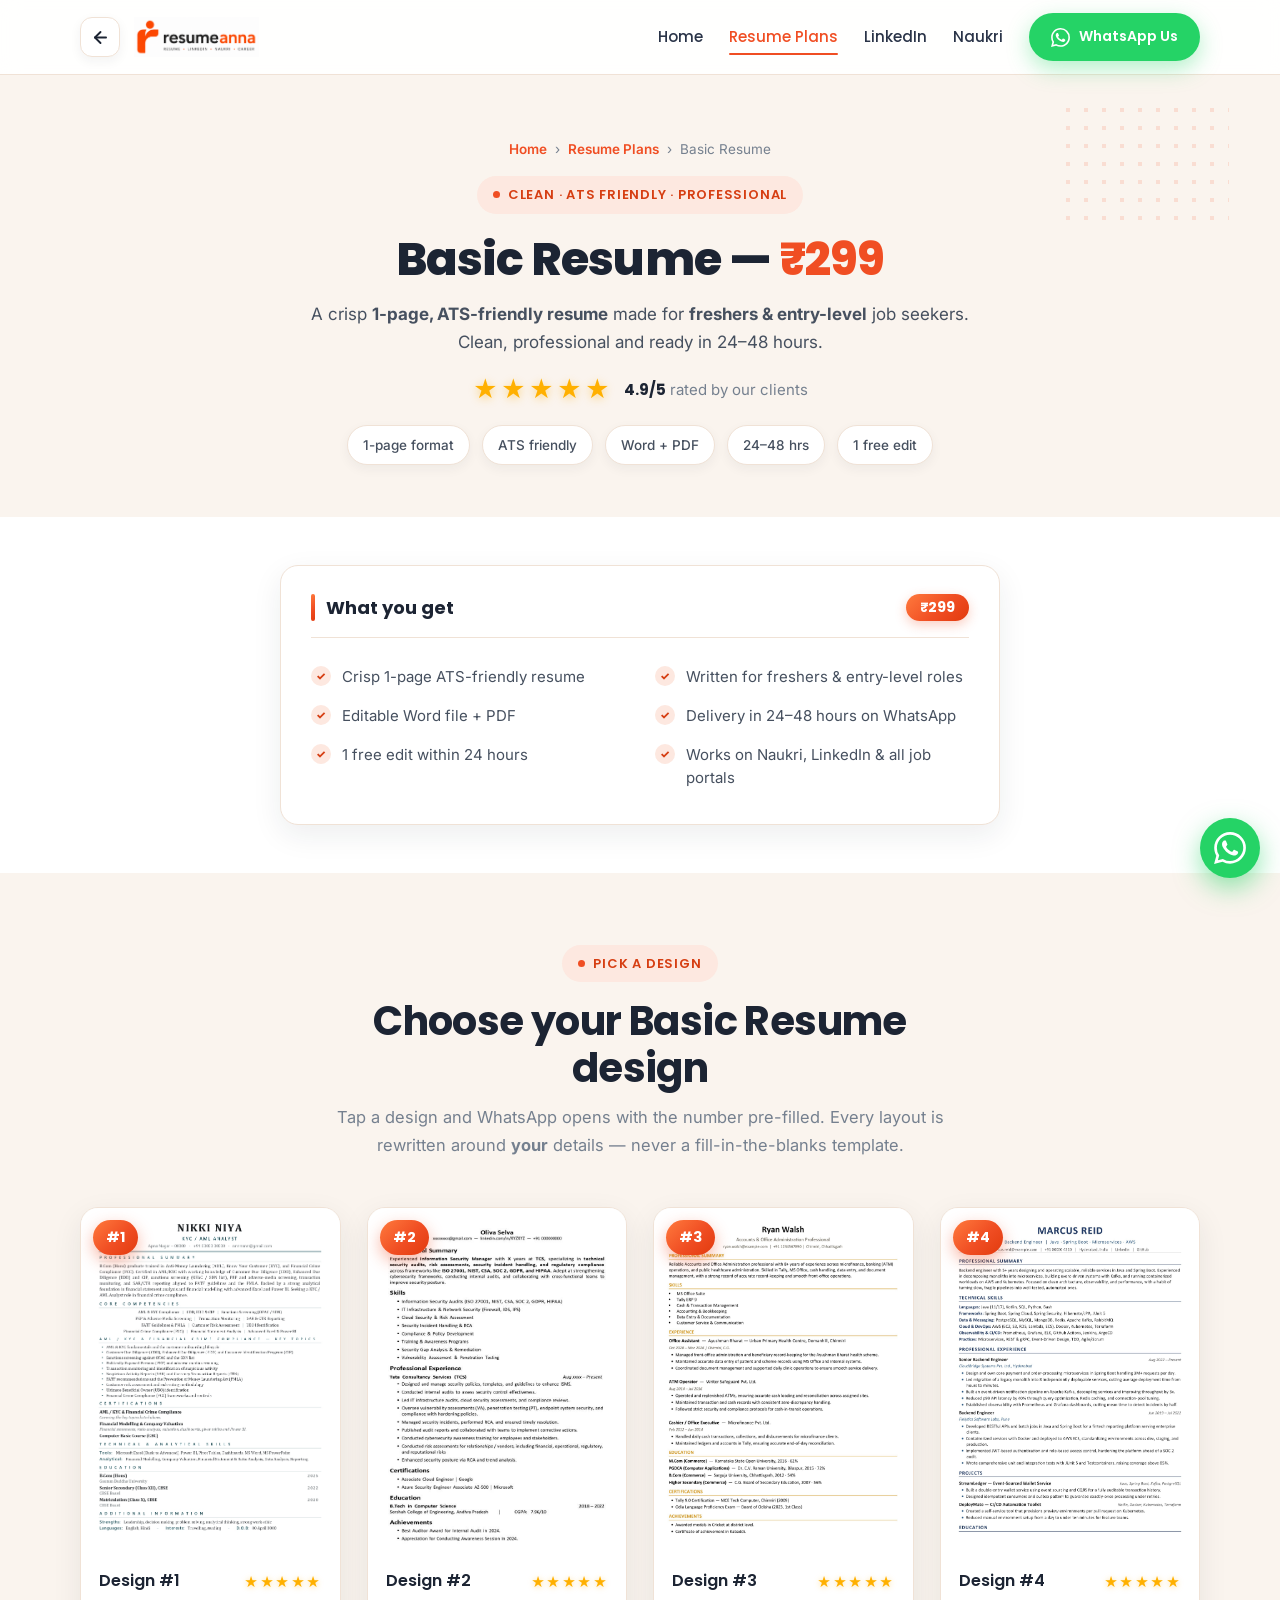
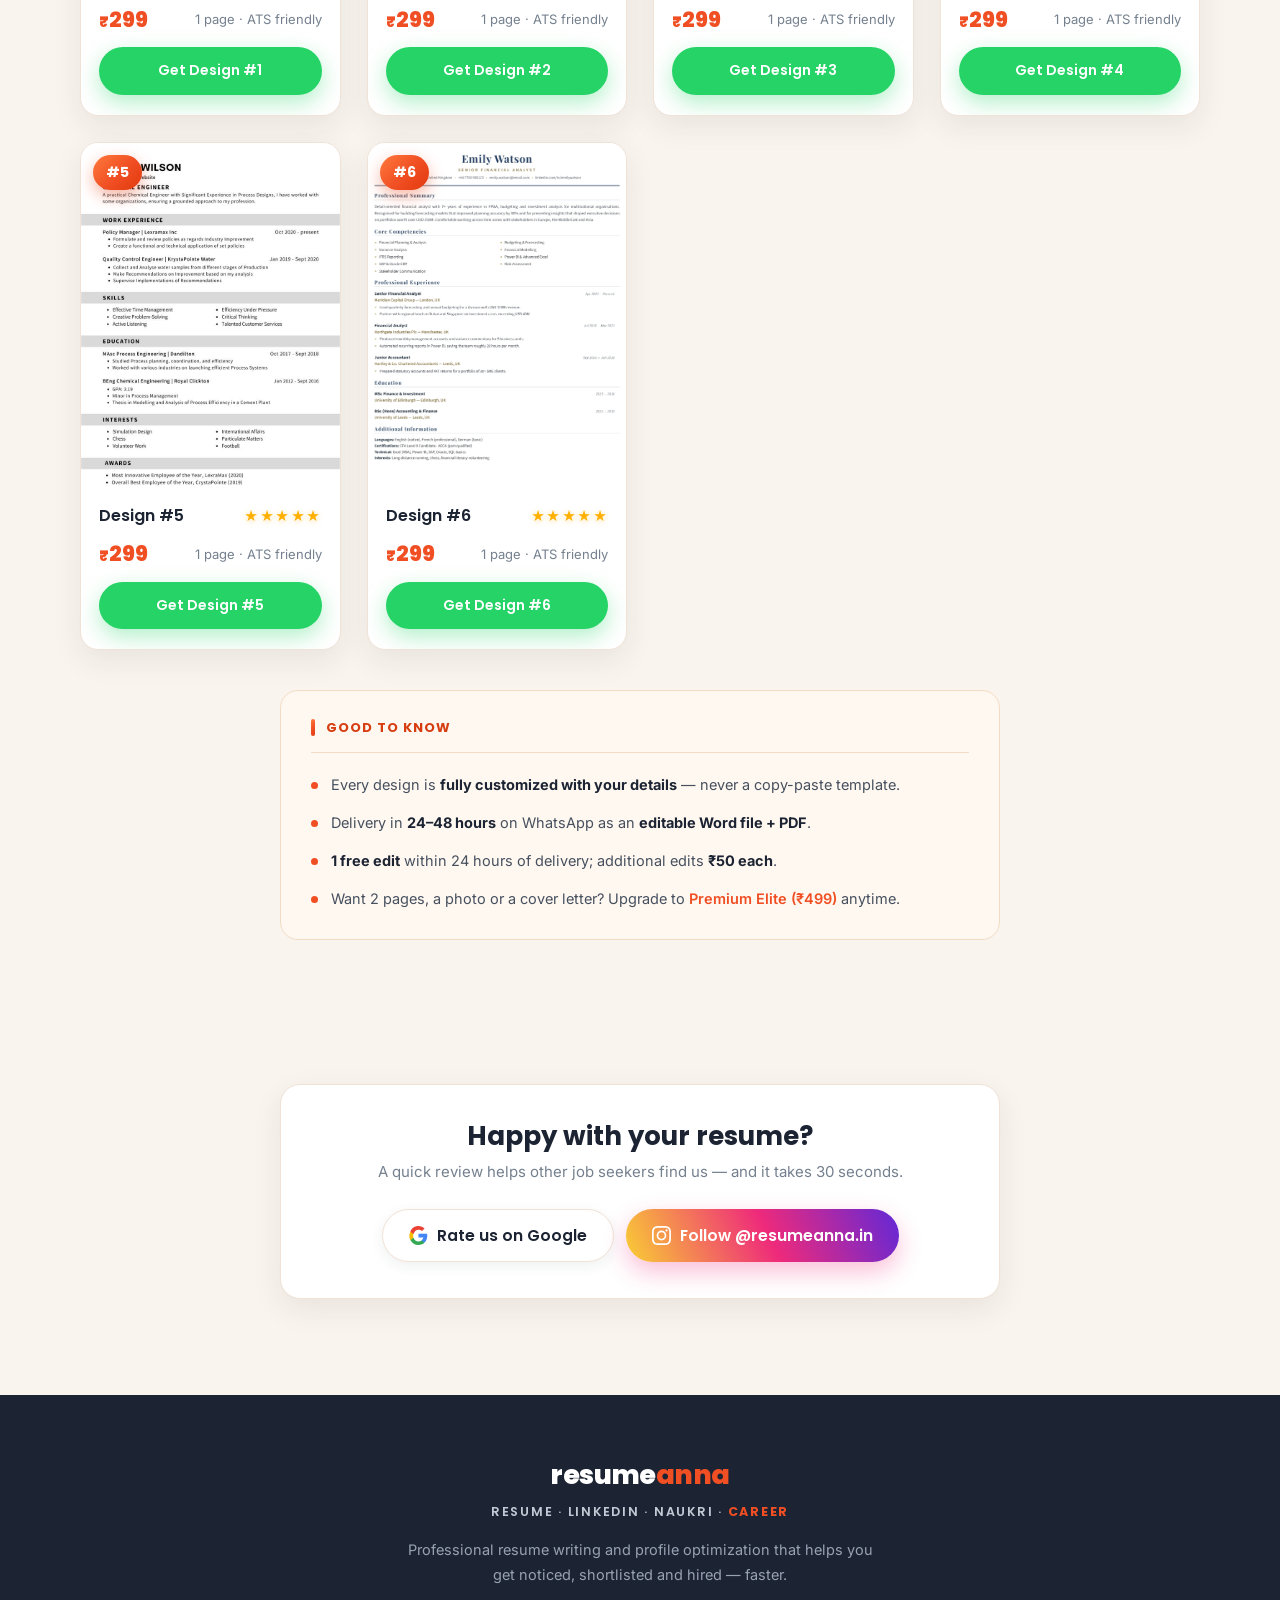
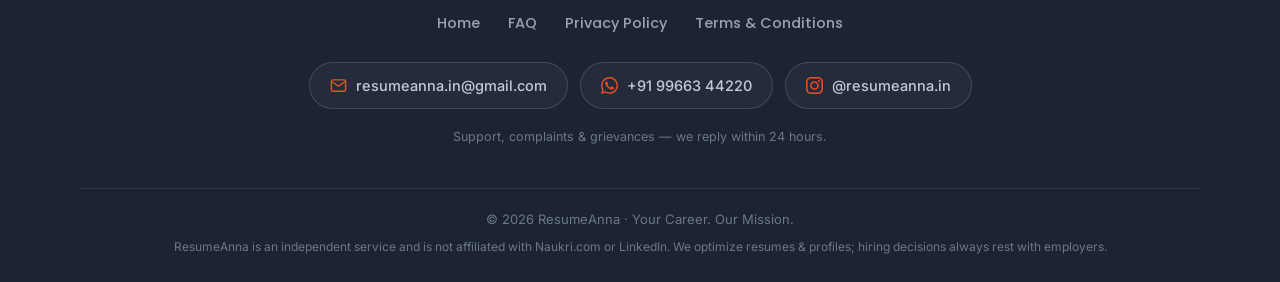
==== basic-resume.html @ 8dd3745b "Add files via upload" ====
<!DOCTYPE html>
<html lang="en">
<head>
  <meta charset="UTF-8">
  <meta name="viewport" content="width=device-width, initial-scale=1.0">
  <title>Basic Resume ₹299 — 1-Page ATS Friendly | ResumeAnna</title>
  <meta name="description" content="Basic Resume at ₹299 — a crisp 1-page ATS-friendly resume for freshers and entry-level job seekers. Editable Word + PDF in 24–48 hours. Order on WhatsApp.">
  <meta name="theme-color" content="#F04E23">
  <link rel="icon" type="image/png" href="assets/favicon.png">
  <link rel="preconnect" href="https://fonts.googleapis.com">
  <link rel="preconnect" href="https://fonts.gstatic.com" crossorigin>
  <link href="https://fonts.googleapis.com/css2?family=Poppins:wght@500;600;700;800&family=Inter:wght@400;500;600;700&display=swap" rel="stylesheet">
  <link rel="stylesheet" href="css/style.css">
  <script src="js/main.js" defer></script>
</head>
<body>

  <!-- ======= Header ======= -->
  <header class="site-head">
    <div class="container head-in">
      <a class="back-btn" href="resume.html" data-back aria-label="Go back"><svg viewBox="0 0 24 24" fill="none" stroke="currentColor" stroke-width="2.4" stroke-linecap="round" stroke-linejoin="round" aria-hidden="true"><line x1="19" y1="12" x2="5" y2="12"/><polyline points="12 19 5 12 12 5"/></svg></a>
      <a class="brand" href="index.html">
        <img src="assets/logo.png" alt="ResumeAnna — Resume, LinkedIn, Naukri, Career">
      </a>
      <button class="nav-toggle" aria-label="Open menu"><span class="bars"><span></span><span></span><span></span></span> Menu</button>
      <nav class="site-nav">
        <a href="index.html">Home</a>
        <a href="resume.html" class="active">Resume Plans</a>
        <a href="linkedin.html">LinkedIn</a>
        <a href="naukri.html">Naukri</a>
        <a class="btn btn-wa btn-sm" href="https://wa.me/919966344220?text=Hi%20ResumeAnna!%20I%20want%20the%20Basic%20Resume%20(%E2%82%B9299)." target="_blank" rel="noopener">
          <svg viewBox="0 0 24 24" fill="currentColor" aria-hidden="true"><path d="M17.472 14.382c-.297-.149-1.758-.867-2.03-.967-.273-.099-.471-.148-.67.15-.197.297-.767.966-.94 1.164-.173.199-.347.223-.644.075-.297-.15-1.255-.463-2.39-1.475-.883-.788-1.48-1.761-1.653-2.059-.173-.297-.018-.458.13-.606.134-.133.298-.347.446-.52.149-.174.198-.298.298-.497.099-.198.05-.371-.025-.52-.075-.149-.669-1.612-.916-2.207-.242-.579-.487-.5-.669-.51-.173-.008-.371-.01-.57-.01-.198 0-.52.074-.792.372-.272.297-1.04 1.016-1.04 2.479 0 1.462 1.065 2.875 1.213 3.074.149.198 2.096 3.2 5.077 4.487.709.306 1.262.489 1.694.625.712.227 1.36.195 1.871.118.571-.085 1.758-.719 2.006-1.413.248-.694.248-1.289.173-1.413-.074-.124-.272-.198-.57-.347m-5.421 7.403h-.004a9.87 9.87 0 01-5.031-1.378l-.361-.214-3.741.982.998-3.648-.235-.374a9.86 9.86 0 01-1.51-5.26c.001-5.45 4.436-9.884 9.888-9.884 2.64 0 5.122 1.03 6.988 2.898a9.825 9.825 0 012.893 6.994c-.003 5.45-4.437 9.884-9.885 9.884m8.413-18.297A11.815 11.815 0 0012.05 0C5.495 0 .16 5.335.157 11.892c0 2.096.547 4.142 1.588 5.945L.057 24l6.305-1.654a11.882 11.882 0 005.683 1.448h.005c6.554 0 11.89-5.335 11.893-11.893a11.821 11.821 0 00-3.48-8.413z"/></svg>
          WhatsApp Us
        </a>
      </nav>
    </div>
  </header>

  <!-- ======= Page hero ======= -->
  <section class="page-hero">
    <div class="container">
      <span class="crumb"><a href="index.html">Home</a> &nbsp;›&nbsp; <a href="resume.html">Resume Plans</a> &nbsp;›&nbsp; Basic Resume</span><br>
      <span class="eyebrow">Clean · ATS Friendly · Professional</span>
      <h1>Basic Resume — <span class="accent" style="color:var(--orange)">₹299</span></h1>
      <p class="lead">A crisp <strong>1-page, ATS-friendly resume</strong> made for <strong>freshers &amp; entry-level</strong> job seekers. Clean, professional and ready in 24–48 hours.</p>
      <div class="rating">
        <div class="stars" aria-hidden="true">
          <span style="--d:.15s">★</span><span style="--d:.3s">★</span><span style="--d:.45s">★</span><span style="--d:.6s">★</span><span style="--d:.75s">★</span>
        </div>
        <p><strong>4.9/5</strong> rated by our clients</p>
      </div>
      <div class="policy reveal" style="margin-top:22px">
        <span class="chip">1-page format</span>
        <span class="chip">ATS friendly</span>
        <span class="chip">Word + PDF</span>
        <span class="chip">24–48 hrs</span>
        <span class="chip">1 free edit</span>
      </div>
    </div>
  </section>

  <!-- ======= What you get ======= -->
  <section class="bg-white" style="padding:48px 0">
    <div class="container">
      <div class="includes reveal">
        <h3><span>What you get</span><span class="amt">₹299</span></h3>
        <ul>
          <li>Crisp 1-page ATS-friendly resume</li>
          <li>Written for freshers &amp; entry-level roles</li>
          <li>Editable Word file + PDF</li>
          <li>Delivery in 24–48 hours on WhatsApp</li>
          <li>1 free edit within 24 hours</li>
          <li>Works on Naukri, LinkedIn &amp; all job portals</li>
        </ul>
      </div>
    </div>
  </section>

  <!-- ======= Designs ======= -->
  <section>
    <div class="container">
      <div class="sec-head reveal">
        <span class="eyebrow">Pick a Design</span>
        <h2>Choose your Basic Resume design</h2>
        <p>Tap a design and WhatsApp opens with the number pre-filled. Every layout is rewritten around <strong>your</strong> details — never a fill-in-the-blanks template.</p>
      </div>

      <div class="sample-grid">
        <!-- #1 -->
        <div class="sample-card reveal">
          <div class="thumb">
            <span class="num-badge">#1</span>
            <div class="thumb-ph">
              <div class="ph-head"><span class="ph-dot"></span><span class="ph-name"></span></div>
              <div class="ln or"></div>
              <div class="ln" style="width:92%"></div>
              <div class="ln" style="width:80%"></div>
              <div class="ln" style="width:86%"></div>
              <div class="ln or"></div>
              <div class="ln" style="width:76%"></div>
              <div class="ln" style="width:88%"></div>
              <span class="ph-soon">Design preview coming soon</span>
            </div>
            <img src="assets/samples/basic-1.jpg" alt="Basic resume design #1" loading="lazy" onerror="this.style.display='none'">
          </div>
          <div class="sample-body">
            <div class="sample-row"><h3>Design #1</h3><span class="mini-stars">★★★★★</span></div>
            <div class="sample-row"><span class="sample-price"><span class="rupee">₹</span>299</span><span class="sample-meta">1 page · ATS friendly</span></div>
            <a class="btn btn-wa btn-sm btn-block" href="https://wa.me/919966344220?text=Hi%20ResumeAnna!%20I%20want%20the%20Basic%20Resume%20(%E2%82%B9299)%20-%20Design%20%231" target="_blank" rel="noopener">Get Design #1</a>
          </div>
        </div>

        <!-- #2 -->
        <div class="sample-card reveal d1">
          <div class="thumb">
            <span class="num-badge">#2</span>
            <div class="thumb-ph">
              <div class="ph-head"><span class="ph-dot"></span><span class="ph-name"></span></div>
              <div class="ln or"></div>
              <div class="ln" style="width:88%"></div>
              <div class="ln" style="width:94%"></div>
              <div class="ln" style="width:78%"></div>
              <div class="ln or"></div>
              <div class="ln" style="width:84%"></div>
              <div class="ln" style="width:70%"></div>
              <span class="ph-soon">Design preview coming soon</span>
            </div>
            <img src="assets/samples/basic-2.jpg" alt="Basic resume design #2" loading="lazy" onerror="this.style.display='none'">
          </div>
          <div class="sample-body">
            <div class="sample-row"><h3>Design #2</h3><span class="mini-stars">★★★★★</span></div>
            <div class="sample-row"><span class="sample-price"><span class="rupee">₹</span>299</span><span class="sample-meta">1 page · ATS friendly</span></div>
            <a class="btn btn-wa btn-sm btn-block" href="https://wa.me/919966344220?text=Hi%20ResumeAnna!%20I%20want%20the%20Basic%20Resume%20(%E2%82%B9299)%20-%20Design%20%232" target="_blank" rel="noopener">Get Design #2</a>
          </div>
        </div>

        <!-- #3 -->
        <div class="sample-card reveal d2">
          <div class="thumb">
            <span class="num-badge">#3</span>
            <div class="thumb-ph">
              <div class="ph-head"><span class="ph-dot"></span><span class="ph-name"></span></div>
              <div class="ln or"></div>
              <div class="ln" style="width:90%"></div>
              <div class="ln" style="width:82%"></div>
              <div class="ln" style="width:88%"></div>
              <div class="ln or"></div>
              <div class="ln" style="width:72%"></div>
              <div class="ln" style="width:86%"></div>
              <span class="ph-soon">Design preview coming soon</span>
            </div>
            <img src="assets/samples/basic-3.jpg" alt="Basic resume design #3" loading="lazy" onerror="this.style.display='none'">
          </div>
          <div class="sample-body">
            <div class="sample-row"><h3>Design #3</h3><span class="mini-stars">★★★★★</span></div>
            <div class="sample-row"><span class="sample-price"><span class="rupee">₹</span>299</span><span class="sample-meta">1 page · ATS friendly</span></div>
            <a class="btn btn-wa btn-sm btn-block" href="https://wa.me/919966344220?text=Hi%20ResumeAnna!%20I%20want%20the%20Basic%20Resume%20(%E2%82%B9299)%20-%20Design%20%233" target="_blank" rel="noopener">Get Design #3</a>
          </div>
        </div>

        <!-- #4 -->
        <div class="sample-card reveal d3">
          <div class="thumb">
            <span class="num-badge">#4</span>
            <div class="thumb-ph">
              <div class="ph-head"><span class="ph-dot"></span><span class="ph-name"></span></div>
              <div class="ln or"></div>
              <div class="ln" style="width:86%"></div>
              <div class="ln" style="width:92%"></div>
              <div class="ln" style="width:74%"></div>
              <div class="ln or"></div>
              <div class="ln" style="width:88%"></div>
              <div class="ln" style="width:78%"></div>
              <span class="ph-soon">Design preview coming soon</span>
            </div>
            <img src="assets/samples/basic-4.jpg" alt="Basic resume design #4" loading="lazy" onerror="this.style.display='none'">
          </div>
          <div class="sample-body">
            <div class="sample-row"><h3>Design #4</h3><span class="mini-stars">★★★★★</span></div>
            <div class="sample-row"><span class="sample-price"><span class="rupee">₹</span>299</span><span class="sample-meta">1 page · ATS friendly</span></div>
            <a class="btn btn-wa btn-sm btn-block" href="https://wa.me/919966344220?text=Hi%20ResumeAnna!%20I%20want%20the%20Basic%20Resume%20(%E2%82%B9299)%20-%20Design%20%234" target="_blank" rel="noopener">Get Design #4</a>
          </div>
        </div>

        <!-- #5 -->
        <div class="sample-card reveal d4">
          <div class="thumb">
            <span class="num-badge">#5</span>
            <div class="thumb-ph">
              <div class="ph-head"><span class="ph-dot"></span><span class="ph-name"></span></div>
              <div class="ln or"></div>
              <div class="ln" style="width:94%"></div>
              <div class="ln" style="width:80%"></div>
              <div class="ln" style="width:90%"></div>
              <div class="ln or"></div>
              <div class="ln" style="width:76%"></div>
              <div class="ln" style="width:84%"></div>
              <span class="ph-soon">Design preview coming soon</span>
            </div>
            <img src="assets/samples/basic-5.jpg" alt="Basic resume design #5" loading="lazy" onerror="this.style.display='none'">
          </div>
          <div class="sample-body">
            <div class="sample-row"><h3>Design #5</h3><span class="mini-stars">★★★★★</span></div>
            <div class="sample-row"><span class="sample-price"><span class="rupee">₹</span>299</span><span class="sample-meta">1 page · ATS friendly</span></div>
            <a class="btn btn-wa btn-sm btn-block" href="https://wa.me/919966344220?text=Hi%20ResumeAnna!%20I%20want%20the%20Basic%20Resume%20(%E2%82%B9299)%20-%20Design%20%235" target="_blank" rel="noopener">Get Design #5</a>
          </div>
        </div>

        <!-- #6 -->
        <div class="sample-card reveal">
          <div class="thumb">
            <span class="num-badge">#6</span>
            <div class="thumb-ph">
              <div class="ph-head"><span class="ph-dot"></span><span class="ph-name"></span></div>
              <div class="ln or"></div>
              <div class="ln" style="width:92%"></div>
              <div class="ln" style="width:80%"></div>
              <div class="ln" style="width:86%"></div>
              <div class="ln or"></div>
              <div class="ln" style="width:76%"></div>
              <div class="ln" style="width:88%"></div>
              <span class="ph-soon">Design preview coming soon</span>
            </div>
            <img src="assets/samples/basic-6.jpg" alt="Basic resume design #6" loading="lazy" onerror="this.style.display='none'">
          </div>
          <div class="sample-body">
            <div class="sample-row"><h3>Design #6</h3><span class="mini-stars">★★★★★</span></div>
            <div class="sample-row"><span class="sample-price"><span class="rupee">₹</span>299</span><span class="sample-meta">1 page · ATS friendly</span></div>
            <a class="btn btn-wa btn-sm btn-block" href="https://wa.me/919966344220?text=Hi%20ResumeAnna!%20I%20want%20the%20Basic%20Resume%20(%E2%82%B9299)%20-%20Design%20%236" target="_blank" rel="noopener">Get Design #6</a>
          </div>
        </div>
      </div>

      <!-- Note -->
      <div class="note-box mt-40 reveal">
        <h4>Good to know</h4>
        <ul>
          <li>Every design is <strong>fully customized with your details</strong> — never a copy-paste template.</li>
          <li>Delivery in <strong>24–48 hours</strong> on WhatsApp as an <strong>editable Word file + PDF</strong>.</li>
          <li><strong>1 free edit</strong> within 24 hours of delivery; additional edits <strong>₹50 each</strong>.</li>
          <li>Want 2 pages, a photo or a cover letter? Upgrade to <a href="premium-resume.html" style="color:var(--orange);font-weight:600">Premium Elite (₹499)</a> anytime.</li>
        </ul>
      </div>
    </div>
  </section>

  <!-- ======= Reviews &amp; social ======= -->
  <section style="padding-bottom:56px">
    <div class="container">
      <div class="review-band reveal">
        <h3>Happy with your resume?</h3>
        <p>A quick review helps other job seekers find us — and it takes 30 seconds.</p>
        <div class="review-actions">
          <!-- TODO: paste your Google review link in the href below -->
          <a class="btn btn-google" href="#" target="_blank" rel="noopener"><svg viewBox="0 0 24 24" aria-hidden="true"><path fill="#4285F4" d="M23.06 12.25c0-.85-.08-1.67-.22-2.45H12v4.63h6.2a5.3 5.3 0 01-2.3 3.48v2.89h3.72c2.18-2 3.44-4.96 3.44-8.55z"/><path fill="#34A853" d="M12 24c3.1 0 5.7-1.03 7.6-2.78l-3.72-2.89c-1.03.69-2.35 1.1-3.88 1.1-2.99 0-5.52-2.02-6.43-4.73H1.73v2.98A11.99 11.99 0 0012 24z"/><path fill="#FBBC05" d="M5.57 14.7a7.2 7.2 0 010-4.6V7.12H1.73a12 12 0 000 10.76l3.84-2.98z"/><path fill="#EA4335" d="M12 4.75c1.69 0 3.2.58 4.4 1.72l3.3-3.3C17.7 1.2 15.1 0 12 0 7.3 0 3.25 2.7 1.73 7.12L5.57 10.1C6.48 7.39 9.01 4.75 12 4.75z"/></svg> Rate us on Google</a>
          <a class="btn btn-ig" href="https://www.instagram.com/resumeanna.in/" target="_blank" rel="noopener"><svg viewBox="0 0 24 24" fill="currentColor" aria-hidden="true"><path d="M12 2.16c3.2 0 3.58.01 4.85.07 1.17.05 1.8.25 2.23.41.56.22.96.48 1.38.9.42.42.68.82.9 1.38.16.42.36 1.06.41 2.23.06 1.27.07 1.65.07 4.85s-.01 3.58-.07 4.85c-.05 1.17-.25 1.8-.41 2.23-.22.56-.48.96-.9 1.38-.42.42-.82.68-1.38.9-.42.16-1.06.36-2.23.41-1.27.06-1.65.07-4.85.07s-3.58-.01-4.85-.07c-1.17-.05-1.8-.25-2.23-.41-.56-.22-.96-.48-1.38-.9-.42-.42-.68-.82-.9-1.38-.16-.42-.36-1.06-.41-2.23-.06-1.27-.07-1.65-.07-4.85s.01-3.58.07-4.85c.05-1.17.25-1.8.41-2.23.22-.56.48-.96.9-1.38.42-.42.82-.68 1.38-.9.42-.16 1.06-.36 2.23-.41 1.27-.06 1.65-.07 4.85-.07M12 0C8.74 0 8.33.01 7.05.07 5.78.13 4.9.33 4.14.63c-.79.3-1.46.72-2.13 1.38A5.9 5.9 0 00.63 4.14c-.3.76-.5 1.64-.56 2.91C.01 8.33 0 8.74 0 12s.01 3.67.07 4.95c.06 1.27.26 2.15.56 2.91.3.79.72 1.46 1.38 2.13a5.9 5.9 0 002.13 1.38c.76.3 1.64.5 2.91.56C8.33 23.99 8.74 24 12 24s3.67-.01 4.95-.07c1.27-.06 2.15-.26 2.91-.56a5.9 5.9 0 002.13-1.38 5.9 5.9 0 001.38-2.13c.3-.76.5-1.64.56-2.91.06-1.28.07-1.69.07-4.95s-.01-3.67-.07-4.95c-.06-1.27-.26-2.15-.56-2.91a5.9 5.9 0 00-1.38-2.13A5.9 5.9 0 0019.86.63c-.76-.3-1.64-.5-2.91-.56C15.67.01 15.26 0 12 0zm0 5.84a6.16 6.16 0 100 12.32 6.16 6.16 0 000-12.32zm0 10.16a4 4 0 110-8 4 4 0 010 8zm7.85-10.4a1.44 1.44 0 11-2.88 0 1.44 1.44 0 012.88 0z"/></svg> Follow @resumeanna.in</a>
        </div>
      </div>
    </div>
  </section>

  <!-- ======= Footer ======= -->
  <footer class="site-foot">
    <div class="container">
      <div class="foot-main">
        <span class="foot-brand">resume<span>anna</span></span>
        <div class="foot-tag">Resume · LinkedIn · Naukri · <b>Career</b></div>
        <p class="foot-about">Professional resume writing and profile optimization that helps you get noticed, shortlisted and hired — faster.</p>

        <nav class="foot-links" aria-label="Footer">
          <a href="index.html">Home</a>
          <a href="faq.html">FAQ</a>
          <a href="privacy.html">Privacy Policy</a>
          <a href="terms.html">Terms &amp; Conditions</a>
        </nav>

        <div class="foot-reach">
          <a class="foot-chip" href="mailto:resumeanna.in@gmail.com"><svg viewBox="0 0 24 24" fill="none" stroke="currentColor" stroke-width="2" stroke-linecap="round" stroke-linejoin="round" aria-hidden="true"><path d="M4 4h16c1.1 0 2 .9 2 2v12c0 1.1-.9 2-2 2H4c-1.1 0-2-.9-2-2V6c0-1.1.9-2 2-2z"/><polyline points="22,6 12,13 2,6"/></svg> resumeanna.in@gmail.com</a>
          <a class="foot-chip" href="https://wa.me/919966344220" target="_blank" rel="noopener"><svg viewBox="0 0 24 24" fill="currentColor" aria-hidden="true"><path d="M17.472 14.382c-.297-.149-1.758-.867-2.03-.967-.273-.099-.471-.148-.67.15-.197.297-.767.966-.94 1.164-.173.199-.347.223-.644.075-.297-.15-1.255-.463-2.39-1.475-.883-.788-1.48-1.761-1.653-2.059-.173-.297-.018-.458.13-.606.134-.133.298-.347.446-.52.149-.174.198-.298.298-.497.099-.198.05-.371-.025-.52-.075-.149-.669-1.612-.916-2.207-.242-.579-.487-.5-.669-.51-.173-.008-.371-.01-.57-.01-.198 0-.52.074-.792.372-.272.297-1.04 1.016-1.04 2.479 0 1.462 1.065 2.875 1.213 3.074.149.198 2.096 3.2 5.077 4.487.709.306 1.262.489 1.694.625.712.227 1.36.195 1.871.118.571-.085 1.758-.719 2.006-1.413.248-.694.248-1.289.173-1.413-.074-.124-.272-.198-.57-.347m-5.421 7.403h-.004a9.87 9.87 0 01-5.031-1.378l-.361-.214-3.741.982.998-3.648-.235-.374a9.86 9.86 0 01-1.51-5.26c.001-5.45 4.436-9.884 9.888-9.884 2.64 0 5.122 1.03 6.988 2.898a9.825 9.825 0 012.893 6.994c-.003 5.45-4.437 9.884-9.885 9.884m8.413-18.297A11.815 11.815 0 0012.05 0C5.495 0 .16 5.335.157 11.892c0 2.096.547 4.142 1.588 5.945L.057 24l6.305-1.654a11.882 11.882 0 005.683 1.448h.005c6.554 0 11.89-5.335 11.893-11.893a11.821 11.821 0 00-3.48-8.413z"/></svg> +91 99663 44220</a>
          <a class="foot-chip" href="https://www.instagram.com/resumeanna.in/" target="_blank" rel="noopener"><svg viewBox="0 0 24 24" fill="currentColor" aria-hidden="true"><path d="M12 2.16c3.2 0 3.58.01 4.85.07 1.17.05 1.8.25 2.23.41.56.22.96.48 1.38.9.42.42.68.82.9 1.38.16.42.36 1.06.41 2.23.06 1.27.07 1.65.07 4.85s-.01 3.58-.07 4.85c-.05 1.17-.25 1.8-.41 2.23-.22.56-.48.96-.9 1.38-.42.42-.82.68-1.38.9-.42.16-1.06.36-2.23.41-1.27.06-1.65.07-4.85.07s-3.58-.01-4.85-.07c-1.17-.05-1.8-.25-2.23-.41-.56-.22-.96-.48-1.38-.9-.42-.42-.68-.82-.9-1.38-.16-.42-.36-1.06-.41-2.23-.06-1.27-.07-1.65-.07-4.85s.01-3.58.07-4.85c.05-1.17.25-1.8.41-2.23.22-.56.48-.96.9-1.38.42-.42.82-.68 1.38-.9.42-.16 1.06-.36 2.23-.41 1.27-.06 1.65-.07 4.85-.07M12 0C8.74 0 8.33.01 7.05.07 5.78.13 4.9.33 4.14.63c-.79.3-1.46.72-2.13 1.38A5.9 5.9 0 00.63 4.14c-.3.76-.5 1.64-.56 2.91C.01 8.33 0 8.74 0 12s.01 3.67.07 4.95c.06 1.27.26 2.15.56 2.91.3.79.72 1.46 1.38 2.13a5.9 5.9 0 002.13 1.38c.76.3 1.64.5 2.91.56C8.33 23.99 8.74 24 12 24s3.67-.01 4.95-.07c1.27-.06 2.15-.26 2.91-.56a5.9 5.9 0 002.13-1.38 5.9 5.9 0 001.38-2.13c.3-.76.5-1.64.56-2.91.06-1.28.07-1.69.07-4.95s-.01-3.67-.07-4.95c-.06-1.27-.26-2.15-.56-2.91a5.9 5.9 0 00-1.38-2.13A5.9 5.9 0 0019.86.63c-.76-.3-1.64-.5-2.91-.56C15.67.01 15.26 0 12 0zm0 5.84a6.16 6.16 0 100 12.32 6.16 6.16 0 000-12.32zm0 10.16a4 4 0 110-8 4 4 0 010 8zm7.85-10.4a1.44 1.44 0 11-2.88 0 1.44 1.44 0 012.88 0z"/></svg> @resumeanna.in</a>
        </div>
        <p class="foot-help">Support, complaints &amp; grievances — we reply within 24 hours.</p>
      </div>
      <div class="foot-bottom">
        <p>© <span data-year>2026</span> ResumeAnna · Your Career. Our Mission.</p>
        <p>ResumeAnna is an independent service and is not affiliated with Naukri.com or LinkedIn. We optimize resumes &amp; profiles; hiring decisions always rest with employers.</p>
      </div>
    </div>
  </footer>

  <!-- ======= Floating WhatsApp ======= -->
  <a class="wa-float" href="https://wa.me/919966344220?text=Hi%20ResumeAnna!%20I%20want%20the%20Basic%20Resume%20(%E2%82%B9299)." target="_blank" rel="noopener" aria-label="Chat with ResumeAnna on WhatsApp">
    <svg viewBox="0 0 24 24" fill="currentColor" aria-hidden="true"><path d="M17.472 14.382c-.297-.149-1.758-.867-2.03-.967-.273-.099-.471-.148-.67.15-.197.297-.767.966-.94 1.164-.173.199-.347.223-.644.075-.297-.15-1.255-.463-2.39-1.475-.883-.788-1.48-1.761-1.653-2.059-.173-.297-.018-.458.13-.606.134-.133.298-.347.446-.52.149-.174.198-.298.298-.497.099-.198.05-.371-.025-.52-.075-.149-.669-1.612-.916-2.207-.242-.579-.487-.5-.669-.51-.173-.008-.371-.01-.57-.01-.198 0-.52.074-.792.372-.272.297-1.04 1.016-1.04 2.479 0 1.462 1.065 2.875 1.213 3.074.149.198 2.096 3.2 5.077 4.487.709.306 1.262.489 1.694.625.712.227 1.36.195 1.871.118.571-.085 1.758-.719 2.006-1.413.248-.694.248-1.289.173-1.413-.074-.124-.272-.198-.57-.347m-5.421 7.403h-.004a9.87 9.87 0 01-5.031-1.378l-.361-.214-3.741.982.998-3.648-.235-.374a9.86 9.86 0 01-1.51-5.26c.001-5.45 4.436-9.884 9.888-9.884 2.64 0 5.122 1.03 6.988 2.898a9.825 9.825 0 012.893 6.994c-.003 5.45-4.437 9.884-9.885 9.884m8.413-18.297A11.815 11.815 0 0012.05 0C5.495 0 .16 5.335.157 11.892c0 2.096.547 4.142 1.588 5.945L.057 24l6.305-1.654a11.882 11.882 0 005.683 1.448h.005c6.554 0 11.89-5.335 11.893-11.893a11.821 11.821 0 00-3.48-8.413z"/></svg>
  </a>

</body>
</html>
---- css/style.css ----
/* ============================================================
   ResumeAnna — brand stylesheet
   Palette from logo/flyer: orange #F04E23 · ink navy #1C2433 · cream #FAF4EE
   ============================================================ */

:root {
  --orange: #F04E23;
  --orange-dark: #D63E12;
  --orange-soft: #FDE8E0;
  --grad: linear-gradient(135deg, #FF7A3D 0%, #F04E23 55%, #E23A0E 100%);
  --ink: #1C2433;
  --ink-2: #2A3448;
  --body: #46505F;
  --muted: #75808F;
  --bg: #FAF4EE;
  --card: #FFFFFF;
  --line: #F0E2D6;
  --gold: #FFB000;
  --wa: #25D366;
  --wa-dark: #1EBE5A;
  --radius: 18px;
  --shadow: 0 10px 30px rgba(28, 36, 51, .08);
  --shadow-lg: 0 22px 50px rgba(28, 36, 51, .14);
  --font-head: "Poppins", "Segoe UI", sans-serif;
  --font-body: "Inter", "Segoe UI", sans-serif;
  --wrap: 1120px;
}

* { margin: 0; padding: 0; box-sizing: border-box; }

html { scroll-behavior: smooth; -webkit-text-size-adjust: 100%; }

body {
  font-family: var(--font-body);
  background: var(--bg);
  color: var(--body);
  font-size: 16px;
  line-height: 1.65;
  -webkit-font-smoothing: antialiased;
  overflow-x: hidden;
}

img { max-width: 100%; display: block; }
a { text-decoration: none; color: inherit; }
ul { list-style: none; }

h1, h2, h3, h4 { font-family: var(--font-head); color: var(--ink); line-height: 1.18; }

.container { width: min(var(--wrap), 92%); margin-inline: auto; }

section { padding: 72px 0; }

/* ---------- Buttons ---------- */
.btn {
  display: inline-flex;
  align-items: center;
  justify-content: center;
  gap: 9px;
  font-family: var(--font-head);
  font-weight: 600;
  font-size: 15.5px;
  padding: 13px 26px;
  border-radius: 999px;
  border: 2px solid transparent;
  cursor: pointer;
  transition: transform .2s ease, box-shadow .2s ease, background .2s ease, color .2s ease;
  white-space: nowrap;
}
.btn svg { width: 19px; height: 19px; flex: none; }
.btn:hover { transform: translateY(-2px); }
.btn:active { transform: translateY(0); }

.btn-primary { background: var(--grad); color: #fff; box-shadow: 0 8px 22px rgba(240, 78, 35, .35); }
.btn-primary:hover { box-shadow: 0 12px 28px rgba(240, 78, 35, .45); }

.btn-outline { border-color: var(--orange); color: var(--orange); background: transparent; }
.btn-outline:hover { background: var(--orange); color: #fff; box-shadow: 0 8px 22px rgba(240, 78, 35, .3); }

.btn-wa { background: var(--wa); color: #fff; box-shadow: 0 8px 22px rgba(37, 211, 102, .35); }
.btn-wa:hover { background: var(--wa-dark); box-shadow: 0 12px 28px rgba(37, 211, 102, .45); color: #fff; }

.btn-dark { background: var(--ink); color: #fff; }
.btn-dark:hover { background: var(--ink-2); }

.btn-lg { padding: 16px 34px; font-size: 17px; }
.btn-sm { padding: 10px 20px; font-size: 14px; }
.btn-block { width: 100%; }

/* ---------- Header ---------- */
.site-head {
  position: sticky;
  top: 0;
  z-index: 60;
  background: rgba(255, 255, 255, .92);
  backdrop-filter: blur(10px);
  border-bottom: 1px solid var(--line);
}
.head-in { display: flex; align-items: center; gap: 14px; height: 74px; }
.brand { flex: none; display: flex; align-items: center; }

/* Back navigation (sub-pages) */
.back-btn {
  flex: none;
  width: 40px; height: 40px;
  display: inline-grid;
  place-items: center;
  border: 1.5px solid var(--line);
  border-radius: 12px;
  background: #fff;
  color: var(--ink);
  box-shadow: 0 4px 12px rgba(28, 36, 51, .06);
  transition: border-color .2s ease, color .2s ease, transform .2s ease;
}
.back-btn svg { width: 19px; height: 19px; }
.back-btn:hover { border-color: var(--orange); color: var(--orange); transform: translateX(-2px); }
.back-btn:focus-visible { outline: 2px solid var(--orange); outline-offset: 2px; }
.brand img { height: 40px; width: auto; mix-blend-mode: multiply; }

.site-nav { display: flex; align-items: center; gap: 26px; margin-left: auto; }
.site-nav a:not(.btn) {
  font-family: var(--font-head);
  font-weight: 500;
  font-size: 15px;
  color: var(--ink-2);
  position: relative;
  padding: 6px 0;
}
.site-nav a:not(.btn)::after {
  content: "";
  position: absolute;
  left: 0; bottom: 0;
  width: 0; height: 2.5px;
  border-radius: 2px;
  background: var(--orange);
  transition: width .25s ease;
}
.site-nav a:not(.btn):hover::after,
.site-nav a.active::after { width: 100%; }
.site-nav a.active { color: var(--orange); }

.nav-toggle {
  display: none;
  margin-left: auto;
  align-items: center;
  gap: 8px;
  height: 44px;
  padding: 0 14px 0 16px;
  border: 1.5px solid var(--line);
  background: #fff;
  border-radius: 12px;
  cursor: pointer;
  font-family: var(--font-head);
  font-weight: 600;
  font-size: 14px;
  color: var(--ink);
  box-shadow: 0 4px 12px rgba(28, 36, 51, .06);
}
.nav-toggle .bars { display: inline-flex; flex-direction: column; gap: 4px; }
.nav-toggle .bars span {
  width: 20px; height: 2.4px;
  background: var(--ink);
  border-radius: 2px;
  transition: transform .25s ease, opacity .25s ease;
}
body.nav-open .nav-toggle .bars span:nth-child(1) { transform: translateY(6.4px) rotate(45deg); }
body.nav-open .nav-toggle .bars span:nth-child(2) { opacity: 0; }
body.nav-open .nav-toggle .bars span:nth-child(3) { transform: translateY(-6.4px) rotate(-45deg); }

/* ---------- Hero (centered) ---------- */
.hero {
  position: relative;
  padding: 96px 0 92px;
  overflow: hidden;
  text-align: center;
  background: linear-gradient(180deg, #FFF6F1 0%, #FDF2EB 38%, var(--bg) 100%);
}
/* dotted brand pattern — right */
.hero::before {
  content: "";
  position: absolute;
  top: 54px; right: -34px;
  width: 250px; height: 190px;
  background-image: radial-gradient(var(--orange) 2.2px, transparent 2.4px);
  background-size: 19px 19px;
  opacity: .18;
  pointer-events: none;
}
/* dotted brand pattern — left */
.hero::after {
  content: "";
  position: absolute;
  bottom: 34px; left: -34px;
  width: 220px; height: 165px;
  background-image: radial-gradient(var(--orange) 2.2px, transparent 2.4px);
  background-size: 19px 19px;
  opacity: .14;
  pointer-events: none;
}
.hero-inner {
  position: relative;
  z-index: 1;
  max-width: 880px;
  margin-inline: auto;
}
/* soft glow behind the headline */
.hero-inner::before {
  content: "";
  position: absolute;
  top: -70px; left: 50%;
  transform: translateX(-50%);
  width: min(720px, 100%);
  height: 380px;
  background: radial-gradient(ellipse at center, rgba(240, 78, 35, .13), transparent 68%);
  pointer-events: none;
  z-index: -1;
}

.eyebrow {
  display: inline-flex;
  align-items: center;
  gap: 8px;
  background: var(--orange-soft);
  color: var(--orange-dark);
  font-family: var(--font-head);
  font-weight: 600;
  font-size: 13px;
  letter-spacing: .06em;
  text-transform: uppercase;
  padding: 8px 16px;
  border-radius: 999px;
  margin-bottom: 22px;
}
.eyebrow::before { content: ""; width: 7px; height: 7px; border-radius: 50%; background: var(--orange); }

.hero h1 {
  font-size: clamp(40px, 6.4vw, 72px);
  font-weight: 800;
  letter-spacing: -.03em;
  margin-bottom: 20px;
}
.hero h1 .accent {
  color: var(--orange);
  background: linear-gradient(105deg, #FF8A4C 0%, #F04E23 48%, #DC3A0C 100%);
  -webkit-background-clip: text;
  background-clip: text;
  -webkit-text-fill-color: transparent;
}

.hero .lead {
  font-size: clamp(16.5px, 2vw, 19px);
  max-width: 56ch;
  margin: 0 auto 28px;
}
.hero .lead strong { color: var(--ink); }

/* centre every hero element */
.hero .eyebrow,
.hero .rating,
.hero .hero-cta,
.hero .hero-trust { justify-content: center; }

/* Star rating */
.rating { display: flex; align-items: center; gap: 14px; margin-bottom: 30px; flex-wrap: wrap; }
.stars { display: inline-flex; gap: 3px; font-size: 24px; line-height: 1; }
.stars span {
  color: var(--gold);
  text-shadow: 0 2px 10px rgba(255, 176, 0, .45);
  display: inline-block;
}
.js .stars span {
  opacity: 0;
  transform: scale(.2) rotate(-40deg);
  animation:
    starPop .5s cubic-bezier(.34, 1.56, .64, 1) forwards var(--d, 0s),
    starTwinkle 2.6s ease-in-out infinite calc(var(--d, 0s) + 1.2s);
}
@keyframes starPop { to { opacity: 1; transform: scale(1) rotate(0deg); } }
@keyframes starTwinkle { 0%, 100% { transform: scale(1); } 50% { transform: scale(1.18); } }
.rating p { font-size: 15px; color: var(--muted); }
.rating strong { color: var(--ink); font-family: var(--font-head); }

.hero-cta { display: flex; gap: 14px; flex-wrap: wrap; align-items: center; margin-bottom: 30px; }
.hero-cta .sub-note { font-size: 14px; color: var(--muted); }
.hero-cta .sub-note b { color: var(--ink); font-family: var(--font-head); }

/* Hero stats */
.hero-stats { display: flex; gap: 30px; flex-wrap: wrap; }
.hero-stats .stat b {
  display: block;
  font-family: var(--font-head);
  font-size: 26px;
  font-weight: 800;
  color: var(--ink);
  letter-spacing: -.01em;
  line-height: 1.1;
}
.hero-stats .stat span { font-size: 13px; color: var(--muted); font-weight: 500; }

/* ---------- Section headers ---------- */
.sec-head { text-align: center; max-width: 640px; margin: 0 auto 48px; }
.sec-head .eyebrow { margin-bottom: 16px; }
.sec-head h2 { font-size: clamp(28px, 3.6vw, 40px); font-weight: 700; letter-spacing: -.015em; margin-bottom: 12px; }
.sec-head p { color: var(--muted); font-size: 16.5px; }

/* ---------- Service tiles ---------- */
.svc-grid {
  display: grid;
  grid-template-columns: repeat(3, 1fr);
  gap: 26px;
  justify-content: center;
}
.svc-card {
  background: var(--card);
  border: 1px solid var(--line);
  border-radius: var(--radius);
  padding: 34px 26px 30px;
  box-shadow: var(--shadow);
  display: flex;
  flex-direction: column;
  align-items: center;
  text-align: center;
  position: relative;
  transition: transform .28s ease, box-shadow .28s ease, border-color .28s ease;
}
.svc-card:hover { transform: translateY(-8px); box-shadow: var(--shadow-lg); border-color: rgba(240, 78, 35, .35); }

.svc-icon {
  width: 62px; height: 62px;
  border-radius: 18px;
  background: var(--orange-soft);
  color: var(--orange);
  display: grid;
  place-items: center;
  margin-bottom: 20px;
}
.svc-icon svg { width: 30px; height: 30px; }
.svc-card h3 { font-size: 21px; font-weight: 700; margin-bottom: 6px; }
.svc-tag { font-size: 13px; font-weight: 600; color: var(--orange-dark); letter-spacing: .02em; margin-bottom: 14px; }
.svc-card > p { font-size: 15px; margin-bottom: 18px; }

.price-row { display: flex; align-items: baseline; justify-content: center; gap: 8px; margin-bottom: 20px; }
.price-row .from { font-size: 13px; color: var(--muted); font-weight: 600; text-transform: uppercase; letter-spacing: .05em; }
.price {
  font-family: var(--font-head);
  font-size: 40px;
  font-weight: 800;
  color: var(--orange);
  letter-spacing: -.02em;
  line-height: 1;
}
.price .rupee { font-size: 24px; vertical-align: 6px; margin-right: 2px; }

.svc-feats { margin-bottom: 24px; flex: 1; text-align: left; align-self: stretch; }
.svc-feats li { display: flex; gap: 10px; font-size: 14.5px; padding: 5.5px 0; color: var(--body); }
.svc-feats li::before {
  content: "✓";
  flex: none;
  width: 19px; height: 19px;
  border-radius: 50%;
  background: var(--orange-soft);
  color: var(--orange-dark);
  font-size: 11px;
  font-weight: 800;
  display: grid;
  place-items: center;
  margin-top: 3px;
}

.pop-badge {
  position: absolute;
  top: -14px; left: 50%;
  transform: translateX(-50%);
  background: var(--grad);
  color: #fff;
  font-family: var(--font-head);
  font-size: 12px;
  font-weight: 700;
  letter-spacing: .08em;
  text-transform: uppercase;
  padding: 7px 18px;
  border-radius: 999px;
  box-shadow: 0 8px 20px rgba(240, 78, 35, .4);
  white-space: nowrap;
}
.svc-card.popular { border-color: var(--orange); border-width: 2px; }

/* ---------- Combo strip ---------- */
.combo {
  margin-top: 40px;
  background: var(--ink);
  border-radius: var(--radius);
  padding: 34px 38px;
  display: flex;
  align-items: center;
  gap: 28px;
  flex-wrap: wrap;
  position: relative;
  overflow: hidden;
}
.combo::before {
  content: "";
  position: absolute;
  right: -70px; top: -70px;
  width: 240px; height: 240px;
  border-radius: 50%;
  background: radial-gradient(circle, rgba(240, 78, 35, .45), transparent 70%);
}
.combo-info { flex: 1; min-width: 260px; position: relative; }
.combo-badge {
  display: inline-block;
  background: rgba(240, 78, 35, .18);
  border: 1px solid rgba(240, 78, 35, .55);
  color: #FFB59D;
  font-family: var(--font-head);
  font-size: 12px;
  font-weight: 700;
  letter-spacing: .1em;
  text-transform: uppercase;
  border-radius: 999px;
  padding: 6px 14px;
  margin-bottom: 12px;
}
.combo h3 { color: #fff; font-size: 24px; font-weight: 700; margin-bottom: 6px; }
.combo h3 .price { font-size: 30px; margin-left: 4px; }
.combo p { color: #B9C2D0; font-size: 15px; }
.combo .btn { position: relative; }

/* ---------- Category pills ---------- */
.cat-grid { display: flex; flex-wrap: wrap; gap: 12px; justify-content: center; }
.cat-pill {
  display: inline-flex;
  align-items: center;
  gap: 9px;
  background: #fff;
  border: 1px solid var(--line);
  border-radius: 999px;
  padding: 11px 20px;
  font-family: var(--font-head);
  font-size: 14.5px;
  font-weight: 600;
  color: var(--ink-2);
  box-shadow: 0 4px 12px rgba(28, 36, 51, .05);
  transition: transform .2s ease, border-color .2s ease;
}
.cat-pill:hover { transform: translateY(-3px); border-color: var(--orange); }
.cat-pill::before { content: ""; width: 8px; height: 8px; border-radius: 50%; background: var(--grad); }

/* ---------- Trust strip (dark) ---------- */
.trust { background: var(--ink); padding: 46px 0; }
.trust-grid { display: grid; grid-template-columns: repeat(4, 1fr); gap: 26px; }
.trust-item { display: flex; align-items: center; gap: 15px; }
.trust-icon {
  width: 50px; height: 50px; flex: none;
  border-radius: 14px;
  background: rgba(240, 78, 35, .16);
  color: var(--orange);
  display: grid;
  place-items: center;
}
.trust-icon svg { width: 25px; height: 25px; }
.trust-item h4 { color: #fff; font-size: 15.5px; font-weight: 600; margin-bottom: 2px; }
.trust-item p { color: #98A2B3; font-size: 13.5px; line-height: 1.4; }

/* ---------- Steps ---------- */
.steps-grid { display: grid; grid-template-columns: repeat(4, 1fr); gap: 24px; }
.step {
  background: #fff;
  border: 1px solid var(--line);
  border-radius: var(--radius);
  padding: 28px 24px;
  position: relative;
  box-shadow: var(--shadow);
}
.step-num {
  width: 44px; height: 44px;
  border-radius: 50%;
  background: var(--grad);
  color: #fff;
  font-family: var(--font-head);
  font-size: 18px;
  font-weight: 700;
  display: grid;
  place-items: center;
  margin-bottom: 16px;
  box-shadow: 0 8px 18px rgba(240, 78, 35, .35);
}
.step h4 { font-size: 16.5px; font-weight: 600; margin-bottom: 7px; }
.step p { font-size: 14px; color: var(--muted); }

/* ---------- Page hero (inner pages) ---------- */
.page-hero { padding: 60px 0 52px; text-align: center; position: relative; overflow: hidden; }
.page-hero::before {
  content: "";
  position: absolute;
  top: 26px; right: 4%;
  width: 170px; height: 130px;
  background-image: radial-gradient(var(--orange) 2.2px, transparent 2.4px);
  background-size: 18px 18px;
  opacity: .14;
  pointer-events: none;
}
.page-hero .eyebrow { margin-bottom: 18px; }
.page-hero h1 { font-size: clamp(30px, 4.4vw, 46px); font-weight: 800; letter-spacing: -.02em; margin-bottom: 14px; }
.page-hero .lead { max-width: 62ch; margin: 0 auto 22px; font-size: 17px; }
.page-hero .rating { justify-content: center; margin-bottom: 6px; }
.page-hero .cat-grid { margin-top: 10px; }
.crumb { font-size: 13.5px; color: var(--muted); margin-bottom: 16px; display: inline-block; }
.crumb a { color: var(--orange); font-weight: 600; }
.crumb a:hover { text-decoration: underline; }

/* ---------- Tier cards (resume plans) ---------- */
.tier-grid { display: grid; grid-template-columns: repeat(3, 1fr); gap: 26px; align-items: stretch; justify-content: center; }
.tier-note { text-align: center; margin-top: 26px; font-size: 14px; color: var(--muted); }
.tier-note strong { color: var(--ink); }

/* ---------- Sample cards ---------- */
.sample-grid {
  display: grid;
  grid-template-columns: repeat(auto-fill, minmax(240px, 1fr));
  gap: 26px;
}
.sample-card {
  background: #fff;
  border: 1px solid var(--line);
  border-radius: var(--radius);
  overflow: hidden;
  box-shadow: var(--shadow);
  display: flex;
  flex-direction: column;
  transition: transform .28s ease, box-shadow .28s ease;
}
.sample-card:hover { transform: translateY(-7px); box-shadow: var(--shadow-lg); border-color: rgba(240, 78, 35, .3); }
.thumb { position: relative; aspect-ratio: 3 / 4; background: #F4F0EB; overflow: hidden; }
.sample-card:hover .thumb img { transform: scale(1.04); }
.thumb img {
  position: absolute; inset: 0;
  width: 100%; height: 100%;
  object-fit: cover; object-position: top;
  transition: transform .45s ease;
  z-index: 2;
}
.num-badge {
  position: absolute;
  top: 12px; left: 12px;
  z-index: 3;
  background: var(--grad);
  color: #fff;
  font-family: var(--font-head);
  font-size: 14px;
  font-weight: 700;
  padding: 6px 13px;
  border-radius: 999px;
  box-shadow: 0 6px 16px rgba(240, 78, 35, .4);
}
.thumb-ph {
  position: absolute;
  inset: 14px;
  background: #fff;
  border-radius: 10px;
  border: 1px solid var(--line);
  padding: 16px 14px;
  display: flex;
  flex-direction: column;
  gap: 8px;
}
.thumb-ph .ph-head { display: flex; gap: 9px; align-items: center; margin-bottom: 4px; }
.thumb-ph .ph-dot { width: 26px; height: 26px; border-radius: 50%; background: var(--orange-soft); flex: none; }
.thumb-ph .ph-name { height: 8px; border-radius: 4px; background: var(--ink); opacity: .82; width: 60%; }
.thumb-ph .ln { height: 6px; border-radius: 4px; background: #EDF0F4; }
.thumb-ph .ln.or { background: var(--orange-soft); width: 42%; margin-top: 6px; }
.ph-soon {
  margin-top: auto;
  align-self: center;
  font-size: 11.5px;
  font-weight: 600;
  color: var(--muted);
  background: var(--bg);
  border: 1px dashed var(--line);
  border-radius: 999px;
  padding: 5px 12px;
  text-align: center;
}
.sample-body { padding: 18px 18px 20px; display: flex; flex-direction: column; gap: 10px; }
.sample-row { display: flex; align-items: center; justify-content: space-between; gap: 10px; }
.sample-row h3 { font-size: 16px; font-weight: 600; }
.mini-stars { color: var(--gold); font-size: 13.5px; letter-spacing: 1.5px; text-shadow: 0 1px 6px rgba(255, 176, 0, .4); white-space: nowrap; }
.sample-price { font-family: var(--font-head); font-weight: 800; font-size: 21px; color: var(--orange); }
.sample-price .rupee { font-size: 15px; }
.sample-meta { font-size: 13px; color: var(--muted); }

/* ============================================================
   Info panels — "What you get" + "Good to know"
   Both share one structure: accent rule + title row, a divider,
   then a list on a fixed marker gutter so every row lines up.
   ============================================================ */
.includes,
.note-box {
  max-width: 720px;
  margin: 0 auto;
  border-radius: 18px;
  padding: 28px 30px;
  text-align: left;
}

/* --- shared header row --- */
.includes h3,
.note-box h4 {
  display: flex;
  align-items: center;
  gap: 11px;
  text-align: left;
  margin: 0 0 20px;
  padding-bottom: 16px;
}
.includes h3::before,
.note-box h4::before {
  content: "";
  flex: none;
  width: 4px;
  align-self: stretch;
  min-height: 17px;
  border-radius: 2px;
  background: var(--grad);
}

/* --- shared list --------------------------------------------------------
   Hanging indent, NOT grid/flex: the <li> must stay a plain block so that
   inline markup (<strong>, links) keeps flowing as one paragraph. The marker
   is absolutely positioned into the indent, which keeps every row aligned.
   --mark = marker size, --gap = space after it, --line = line-height in px
   (px, not em: the marker's `top` calc must not resolve em against the
   marker's own font-size).
   ------------------------------------------------------------------------ */
.includes ul li,
.note-box ul li {
  position: relative;
  padding: var(--pad-y, 0px) 0 var(--pad-y, 0px) calc(var(--mark) + var(--gap));
  line-height: var(--line);
  min-width: 0;
  overflow-wrap: break-word;
}
.includes ul li::before,
.note-box ul li::before {
  position: absolute;
  left: 0;
  width: var(--mark);
  height: var(--mark);
  /* centre the marker on the first line of text */
  top: calc(var(--pad-y, 0px) + (var(--line) - var(--mark)) / 2);
}

/* ---------- What you get ---------- */
.includes {
  background: #fff;
  border: 1px solid var(--line);
  box-shadow: var(--shadow);
}
.includes h3 {
  font-size: 18px;
  font-weight: 700;
  border-bottom: 1px solid var(--line);
}
.includes h3 .amt {
  margin-left: auto;
  flex: none;
  background: var(--grad);
  color: #fff;
  font-size: 14px;
  font-weight: 700;
  letter-spacing: -.01em;
  padding: 5px 14px;
  border-radius: 999px;
  box-shadow: 0 4px 12px rgba(240, 78, 35, .28);
}
.includes ul { display: grid; grid-template-columns: 1fr 1fr; gap: 2px 30px; }
.includes ul li {
  --mark: 20px;
  --gap: 11px;
  --line: 23px;
  --pad-y: 7px;
  font-size: 15px;
}
.includes ul li::before {
  content: "✓";
  border-radius: 50%;
  background: var(--orange-soft);
  color: var(--orange-dark);
  font-size: 11px;
  font-weight: 800;
  line-height: var(--mark);
  text-align: center;
}

/* ---------- Good to know ---------- */
.note-box {
  background: #FFF8F0;
  border: 1px solid #F3DCC4;
}
.note-box h4 {
  font-size: 13px;
  font-weight: 700;
  text-transform: uppercase;
  letter-spacing: .08em;
  color: var(--orange-dark);
  border-bottom: 1px solid #F3DCC4;
}
.note-box ul { display: grid; gap: 14px; }
.note-box ul li {
  --mark: 7px;
  --gap: 13px;
  --line: 24px;
  font-size: 14.5px;
  color: var(--body);
}
.note-box ul li::before {
  content: "";
  border-radius: 50%;
  background: var(--orange);
}
.note-box strong { color: var(--ink); }

/* ---------- Policy strip ---------- */
.policy { display: flex; flex-wrap: wrap; gap: 12px; justify-content: center; margin-top: 26px; }
.policy .chip { font-weight: 500; color: var(--body); }
.policy .chip b { color: var(--ink); font-weight: 700; }

.chip {
  display: inline-flex;
  align-items: center;
  gap: 7px;
  background: #fff;
  border: 1px solid var(--line);
  border-radius: 999px;
  padding: 8px 15px;
  font-size: 13.5px;
  font-weight: 600;
  color: var(--ink-2);
  box-shadow: 0 4px 12px rgba(28, 36, 51, .05);
}
.chip svg { width: 15px; height: 15px; color: var(--orange); flex: none; }

/* ---------- FAQ accordion ---------- */
.faq-list { max-width: 800px; margin: 0 auto; display: grid; gap: 14px; }
.faq-item {
  background: #fff;
  border: 1px solid var(--line);
  border-radius: 14px;
  box-shadow: var(--shadow);
  overflow: hidden;
  transition: border-color .2s ease;
}
.faq-item[open] { border-color: rgba(240, 78, 35, .35); }
.faq-item summary {
  list-style: none;
  cursor: pointer;
  padding: 18px 22px;
  font-family: var(--font-head);
  font-weight: 600;
  font-size: 16px;
  color: var(--ink);
  display: flex;
  align-items: center;
  justify-content: space-between;
  gap: 16px;
}
.faq-item summary::-webkit-details-marker { display: none; }
.faq-item summary::after {
  content: "+";
  flex: none;
  width: 28px; height: 28px;
  border-radius: 50%;
  background: var(--orange-soft);
  color: var(--orange-dark);
  font-size: 20px;
  font-weight: 700;
  display: grid;
  place-items: center;
  transition: transform .25s ease, background .25s ease, color .25s ease;
}
.faq-item[open] summary::after { content: "–"; background: var(--grad); color: #fff; transform: rotate(180deg); }
.faq-item .faq-a { padding: 0 22px 20px; font-size: 15px; color: var(--body); }
.faq-item .faq-a a { color: var(--orange); font-weight: 600; }

/* ---------- Legal / prose pages ---------- */
.legal { max-width: 820px; margin: 0 auto; }
.legal .updated {
  display: inline-block;
  font-size: 13px;
  color: var(--muted);
  background: #fff;
  border: 1px solid var(--line);
  border-radius: 999px;
  padding: 6px 14px;
  margin-bottom: 30px;
}
.legal-block {
  background: #fff;
  border: 1px solid var(--line);
  border-radius: var(--radius);
  box-shadow: var(--shadow);
  padding: 14px 34px 30px;
}
.legal-block h2 {
  font-size: 20px;
  font-weight: 700;
  margin: 26px 0 10px;
  padding-top: 22px;
  border-top: 1px solid var(--line);
  color: var(--ink);
}
.legal-block h2:first-of-type { border-top: none; padding-top: 4px; }
.legal-block p { font-size: 15.5px; color: var(--body); line-height: 1.75; margin-bottom: 12px; }
.legal-block ul { list-style: none; margin: 8px 0 14px; display: grid; gap: 9px; }
.legal-block ul li { position: relative; padding-left: 22px; font-size: 15.5px; color: var(--body); line-height: 1.7; }
.legal-block ul li::before { content: ""; position: absolute; left: 4px; top: 10px; width: 7px; height: 7px; border-radius: 50%; background: var(--orange); }
.legal-block strong { color: var(--ink); }
.legal-block a { color: var(--orange); font-weight: 600; }
.legal-block a:hover { text-decoration: underline; }

/* ---------- CTA band ---------- */
.cta-band {
  background: var(--grad);
  border-radius: var(--radius);
  padding: 46px 40px;
  text-align: center;
  position: relative;
  overflow: hidden;
}
.cta-band::before {
  content: "";
  position: absolute;
  left: 6%; bottom: -40px;
  width: 150px; height: 150px;
  background-image: radial-gradient(rgba(255,255,255,.75) 2px, transparent 2.2px);
  background-size: 16px 16px;
  opacity: .35;
}
.cta-band h2 { color: #fff; font-size: clamp(24px, 3.2vw, 34px); font-weight: 700; margin-bottom: 10px; }
.cta-band p { color: rgba(255, 255, 255, .92); margin-bottom: 24px; font-size: 16px; }
.cta-band .btn-wa { box-shadow: 0 14px 34px rgba(20, 60, 35, .35); }

/* ---------- Footer ---------- */
.site-foot { background: var(--ink); color: #98A2B3; padding: 58px 0 0; margin-top: 40px; }
.foot-main {
  display: flex;
  flex-direction: column;
  align-items: center;
  text-align: center;
  padding-bottom: 40px;
}
.foot-brand {
  font-family: var(--font-head);
  font-size: 27px;
  font-weight: 800;
  color: #fff;
  letter-spacing: -.02em;
  margin-bottom: 4px;
  display: inline-block;
}
.foot-brand span { color: var(--orange); }
.foot-tag {
  font-family: var(--font-head);
  font-size: 12.5px;
  font-weight: 600;
  letter-spacing: .14em;
  text-transform: uppercase;
  color: #C2CAD6;
  margin-bottom: 16px;
}
.foot-tag b { color: var(--orange); }
.foot-about {
  font-size: 14.5px;
  line-height: 1.7;
  max-width: 54ch;
  margin: 0 auto 24px;
}
.foot-links {
  display: flex;
  flex-wrap: wrap;
  justify-content: center;
  gap: 10px 28px;
  margin-bottom: 26px;
}
.foot-links a {
  font-family: var(--font-head);
  font-weight: 500;
  font-size: 14.5px;
  color: #98A2B3;
  transition: color .2s ease;
}
.foot-links a:hover { color: var(--orange); }
.foot-reach { display: flex; flex-wrap: wrap; justify-content: center; gap: 12px; }
.foot-chip {
  display: inline-flex;
  align-items: center;
  justify-content: center;
  gap: 9px;
  padding: 11px 20px;
  border: 1px solid rgba(255, 255, 255, .14);
  border-radius: 999px;
  background: rgba(255, 255, 255, .04);
  color: #C2CAD6;
  font-size: 14.5px;
  font-weight: 500;
  transition: border-color .2s ease, color .2s ease, background .2s ease;
}
.foot-chip svg { width: 17px; height: 17px; color: var(--orange); flex: none; }
.foot-chip:hover { border-color: var(--orange); color: #fff; background: rgba(240, 78, 35, .1); }
.foot-help { font-size: 12.5px; color: #6C7787; margin-top: 18px; }

.foot-bottom {
  border-top: 1px solid rgba(255, 255, 255, .09);
  padding: 20px 0 26px;
  font-size: 13px;
  text-align: center;
  color: #6C7787;
}
.foot-bottom p + p { margin-top: 6px; font-size: 12px; }

/* ---------- Placed-at marquee ---------- */
.placed { padding: 44px 0; background: #fff; border-block: 1px solid var(--line); overflow: hidden; }
.placed-head {
  text-align: center;
  font-family: var(--font-head);
  font-size: 13px;
  font-weight: 600;
  letter-spacing: .14em;
  text-transform: uppercase;
  color: var(--muted);
  margin-bottom: 26px;
}
.marquee {
  position: relative;
  display: flex;
  overflow: hidden;
  /* fade the strip out at both edges */
  -webkit-mask-image: linear-gradient(90deg, transparent, #000 9%, #000 91%, transparent);
  mask-image: linear-gradient(90deg, transparent, #000 9%, #000 91%, transparent);
}
.marquee-track {
  display: flex;
  flex: none;
  align-items: center;
  gap: 18px;
  padding-right: 18px;
  animation: marquee 34s linear infinite;
}
.marquee:hover .marquee-track { animation-play-state: paused; }
.marquee-item {
  flex: none;
  font-family: var(--font-head);
  font-size: 16px;
  font-weight: 700;
  letter-spacing: -.01em;
  color: var(--ink-2);
  background: var(--bg);
  border: 1px solid var(--line);
  border-radius: 999px;
  padding: 11px 22px;
  white-space: nowrap;
}
@keyframes marquee {
  from { transform: translateX(0); }
  to   { transform: translateX(-100%); }
}

/* ---------- Review / social band ---------- */
.review-band {
  max-width: 720px;
  margin: 0 auto;
  text-align: center;
  background: #fff;
  border: 1px solid var(--line);
  border-radius: 20px;
  box-shadow: var(--shadow);
  padding: 36px 30px;
}
.review-band h3 { font-size: clamp(20px, 3vw, 26px); margin-bottom: 8px; }
.review-band p { font-size: 15px; color: var(--muted); margin-bottom: 24px; }
.review-actions { display: flex; flex-wrap: wrap; justify-content: center; gap: 12px; }
.btn-google {
  background: #fff;
  color: var(--ink);
  border: 1.5px solid var(--line);
  box-shadow: 0 4px 14px rgba(28, 36, 51, .07);
}
.btn-google:hover { border-color: #4285F4; color: #1a73e8; }
.btn-ig {
  color: #fff;
  border: none;
  background: linear-gradient(65deg, #F9CE34 0%, #EE2A7B 52%, #6228D7 100%);
  box-shadow: 0 10px 24px rgba(238, 42, 123, .3);
}
.btn-ig:hover { filter: brightness(1.06); }

/* ---------- Payment policy strip ---------- */
.pay-note {
  max-width: 720px;
  margin: 26px auto 0;
  display: flex;
  align-items: flex-start;
  gap: 12px;
  background: #FFF8F0;
  border: 1px solid #F3DCC4;
  border-radius: 14px;
  padding: 16px 20px;
  font-size: 14px;
  line-height: 1.6;
  color: var(--body);
  text-align: left;
}
.pay-note svg { width: 19px; height: 19px; color: var(--orange); flex: none; margin-top: 2px; }
.pay-note b { color: var(--ink); }

/* ---------- Floating WhatsApp button ---------- */
.wa-float {
  position: fixed;
  right: 20px;
  bottom: 22px;
  z-index: 90;
  width: 60px;
  height: 60px;
  border-radius: 50%;
  background: var(--wa);
  display: grid;
  place-items: center;
  box-shadow: 0 10px 26px rgba(37, 211, 102, .5);
  animation: waGlow 2.2s ease-out infinite;
  transition: transform .2s ease;
}
.wa-float:hover { transform: scale(1.09); }
.wa-float svg { width: 32px; height: 32px; color: #fff; }
.wa-float::after {
  content: "Chat with us";
  position: absolute;
  right: 72px;
  top: 50%;
  transform: translateY(-50%);
  background: var(--ink);
  color: #fff;
  font-family: var(--font-head);
  font-size: 12.5px;
  font-weight: 600;
  padding: 7px 13px;
  border-radius: 9px;
  white-space: nowrap;
  opacity: 0;
  pointer-events: none;
  transition: opacity .25s ease;
}
.wa-float:hover::after { opacity: 1; }
@keyframes waGlow {
  0%   { box-shadow: 0 10px 26px rgba(37, 211, 102, .5), 0 0 0 0 rgba(37, 211, 102, .55); }
  70%  { box-shadow: 0 10px 26px rgba(37, 211, 102, .5), 0 0 0 18px rgba(37, 211, 102, 0); }
  100% { box-shadow: 0 10px 26px rgba(37, 211, 102, .5), 0 0 0 0 rgba(37, 211, 102, 0); }
}

/* ---------- Reveal on scroll ---------- */
.js .reveal { opacity: 0; transform: translateY(22px); transition: opacity .7s ease, transform .7s ease; }
.js .reveal.in { opacity: 1; transform: none; }
.js .reveal.d1 { transition-delay: .08s; }
.js .reveal.d2 { transition-delay: .16s; }
.js .reveal.d3 { transition-delay: .24s; }
.js .reveal.d4 { transition-delay: .32s; }

/* ---------- Utilities ---------- */
.bg-white { background: #fff; }
.mt-40 { margin-top: 40px; }
.center { text-align: center; }

/* ============================================================
   Responsive
   ============================================================ */
@media (max-width: 1000px) {
  .hero { padding: 66px 0 72px; }
  .hero::before { width: 170px; height: 130px; top: 30px; right: -40px; opacity: .13; }
  .hero::after { width: 150px; height: 115px; bottom: 20px; left: -40px; opacity: .11; }
  .svc-grid, .tier-grid { grid-template-columns: 1fr; max-width: 440px; margin-inline: auto; }
  .svc-card.popular { order: -1; }
  .trust-grid { grid-template-columns: 1fr 1fr; }
  .steps-grid { grid-template-columns: 1fr 1fr; }

  .nav-toggle { display: inline-flex; }
  .site-nav {
    position: absolute;
    top: 74px;
    left: 0;
    right: 0;
    background: #fff;
    border-bottom: 1px solid var(--line);
    flex-direction: column;
    align-items: stretch;
    gap: 0;
    padding: 10px 4vw 18px;
    display: none;
    box-shadow: 0 18px 30px rgba(28, 36, 51, .08);
  }
  body.nav-open .site-nav { display: flex; }
  .site-nav a:not(.btn) { padding: 13px 4px; border-bottom: 1px solid var(--line); font-size: 16px; }
  .site-nav a:not(.btn)::after { display: none; }
  .site-nav .btn { margin-top: 14px; }
}

@media (max-width: 640px) {
  section { padding: 52px 0; }
  .head-in { height: 64px; gap: 14px; }
  .site-nav { top: 64px; }
  .brand img { height: 32px; }
  .steps-grid { grid-template-columns: 1fr; }
  .trust-grid { grid-template-columns: 1fr 1fr; gap: 20px 16px; }
  .trust-item { flex-direction: column; text-align: center; gap: 10px; }
  .trust-icon { margin: 0 auto; }
  .includes ul { grid-template-columns: 1fr; }
  .legal-block { padding: 8px 20px 24px; }
  .combo { padding: 26px 22px; }
  .combo .btn { width: 100%; }
  .cta-band { padding: 36px 22px; }
  .foot-about { max-width: none; }
  .foot-reach { width: 100%; }
  .foot-chip { width: 100%; }
  .placed { padding: 34px 0; }
  .placed-head { font-size: 11.5px; letter-spacing: .12em; margin-bottom: 20px; }
  .marquee-item { font-size: 14px; padding: 9px 17px; }
  .marquee-track { gap: 12px; padding-right: 12px; animation-duration: 26s; }
  .review-band { padding: 28px 20px; border-radius: 16px; }
  .review-actions { flex-direction: column; }
  .review-actions .btn { width: 100%; }
  .pay-note { padding: 14px 16px; font-size: 13.5px; gap: 10px; }
  .hero { padding: 48px 0 58px; }
  .hero h1 { font-size: clamp(34px, 9.4vw, 44px); letter-spacing: -.02em; }
  .hero .lead { font-size: 15.8px; }
  .hero-cta { width: 100%; gap: 11px; margin-bottom: 24px; }
  .hero-cta .btn { width: 100%; }
  .hero-trust { flex-direction: column; align-items: center; gap: 8px; margin-top: 18px; }
  .hero-stats { gap: 22px; justify-content: center; }
  .sample-grid { grid-template-columns: repeat(2, 1fr); gap: 14px; }
  .sample-body { padding: 13px 13px 15px; }
  .sample-row h3 { font-size: 15px; }
  .wa-float { width: 56px; height: 56px; right: 16px; bottom: 18px; }
  .wa-float svg { width: 30px; height: 30px; }
  .price { font-size: 36px; }
  .faq-item summary { font-size: 15px; padding: 16px 18px; }
  .faq-item .faq-a { padding: 0 18px 18px; }
}

/* Narrow / split-screen phones: keep the info + note panels tight and aligned */
@media (max-width: 560px) {
  .includes,
  .note-box { padding: 22px 18px; border-radius: 16px; }

  .includes h3,
  .note-box h4 { margin-bottom: 16px; padding-bottom: 14px; gap: 10px; }

  .includes h3 { font-size: 16.5px; }
  .includes h3 .amt { font-size: 13px; padding: 4px 12px; }
  .includes ul { gap: 0; }
  .includes ul li { --mark: 18px; --gap: 10px; --line: 22px; --pad-y: 6px; font-size: 14.5px; }
  .includes ul li::before { font-size: 10px; }

  .note-box h4 { font-size: 12px; letter-spacing: .07em; }
  .note-box ul { gap: 13px; }
  .note-box ul li { --mark: 6px; --gap: 11px; --line: 22.5px; font-size: 14px; }
}

@media (max-width: 380px) {
  .sample-grid { grid-template-columns: 1fr; max-width: 260px; margin-inline: auto; }
}

/* ============================================================
   Landing page v2 sections
   ============================================================ */

/* ---------- Anchor offset (clears the sticky header) ---------- */
section[id], [id="services"], [id="faq"] { scroll-margin-top: 92px; }

/* ---------- Hero trust line ---------- */
.hero-trust {
  display: flex;
  flex-wrap: wrap;
  align-items: center;
  gap: 8px 18px;
  margin-top: 22px;
  font-size: 14px;
  color: var(--muted);
}
.hero-trust span { display: inline-flex; align-items: center; gap: 7px; }
.hero-trust svg { width: 16px; height: 16px; color: var(--wa); flex: none; }

/* ---------- Stats band ---------- */
.stats-grid { display: grid; grid-template-columns: repeat(3, 1fr); gap: 22px; }
.stat-card {
  background: #fff;
  border: 1px solid var(--line);
  border-radius: var(--radius);
  padding: 30px 24px;
  text-align: center;
  box-shadow: var(--shadow);
  transition: transform .25s ease, box-shadow .25s ease;
}
.stat-card:hover { transform: translateY(-5px); box-shadow: var(--shadow-lg); }
.stat-card b {
  display: block;
  font-family: var(--font-head);
  font-size: 42px;
  font-weight: 800;
  color: var(--orange);
  line-height: 1;
  letter-spacing: -.02em;
}
.stat-card span { display: block; margin-top: 9px; font-size: 14.5px; color: var(--muted); font-weight: 500; }

/* ---------- Feature grid (Why choose) ---------- */
.feat-grid { display: grid; grid-template-columns: repeat(4, 1fr); gap: 22px; }
.feat-card {
  background: #fff;
  border: 1px solid var(--line);
  border-radius: 16px;
  padding: 26px 22px;
  box-shadow: var(--shadow);
  transition: transform .25s ease, box-shadow .25s ease, border-color .25s ease;
}
.feat-card:hover { transform: translateY(-6px); box-shadow: var(--shadow-lg); border-color: rgba(240, 78, 35, .32); }
.feat-ic {
  width: 48px; height: 48px;
  border-radius: 14px;
  background: var(--orange-soft);
  color: var(--orange);
  display: grid;
  place-items: center;
  margin-bottom: 15px;
}
.feat-ic svg { width: 24px; height: 24px; }
.feat-card h4 { font-size: 16.5px; font-weight: 600; margin-bottom: 6px; }
.feat-card p { font-size: 14px; color: var(--muted); line-height: 1.6; }

/* ---------- Template / design showcase ---------- */
.tpl-grid { display: grid; grid-template-columns: repeat(3, 1fr); gap: 24px; }
.tpl-card {
  display: flex;
  flex-direction: column;
  background: #fff;
  border: 1px solid var(--line);
  border-radius: var(--radius);
  overflow: hidden;
  box-shadow: var(--shadow);
  transition: transform .28s ease, box-shadow .28s ease, border-color .28s ease;
}
.tpl-card:hover { transform: translateY(-8px); box-shadow: var(--shadow-lg); border-color: rgba(240, 78, 35, .35); }
.tpl-preview {
  position: relative;
  background: linear-gradient(160deg, #FFF6F2 0%, #F7F1EB 100%);
  padding: 26px 26px 0;
  height: 190px;
  overflow: hidden;
}
.tpl-sheet {
  background: #fff;
  border: 1px solid var(--line);
  border-radius: 8px 8px 0 0;
  box-shadow: 0 -2px 18px rgba(28, 36, 51, .09);
  padding: 16px 16px 0;
  height: 100%;
}
.tpl-sheet .r { height: 6px; border-radius: 4px; background: #EDF0F4; margin-bottom: 8px; }
.tpl-sheet .r.t { background: var(--ink); opacity: .85; width: 55%; height: 9px; }
.tpl-sheet .r.o { background: var(--orange); opacity: .9; width: 32%; }
.tpl-sheet .r.h { background: var(--orange-soft); width: 40%; margin-top: 12px; }
.tpl-sheet.two { display: grid; grid-template-columns: 34% 1fr; gap: 12px; }
.tpl-sheet.two .col-l { background: var(--orange-soft); border-radius: 5px; padding: 9px 8px; }
.tpl-sheet.two .col-l .r { background: rgba(240, 78, 35, .35); }
.tpl-badge {
  position: absolute;
  top: 14px; right: 14px;
  background: var(--grad);
  color: #fff;
  font-family: var(--font-head);
  font-size: 12px;
  font-weight: 700;
  padding: 5px 12px;
  border-radius: 999px;
  box-shadow: 0 6px 16px rgba(240, 78, 35, .4);
  z-index: 2;
}
.tpl-body { padding: 20px 22px 22px; display: flex; flex-direction: column; gap: 6px; flex: 1; }
.tpl-body h3 { font-size: 18px; font-weight: 700; }
.tpl-body .meta { font-size: 13.5px; color: var(--muted); }
.tpl-body .go {
  margin-top: auto;
  padding-top: 14px;
  font-family: var(--font-head);
  font-weight: 600;
  font-size: 14.5px;
  color: var(--orange);
  display: inline-flex;
  align-items: center;
  gap: 7px;
}
.tpl-card:hover .go svg { transform: translateX(4px); }
.tpl-body .go svg { width: 16px; height: 16px; transition: transform .25s ease; }

/* ---------- Testimonials ---------- */
.tst-grid { display: grid; grid-template-columns: repeat(3, 1fr); gap: 24px; }
.tst-card {
  background: #fff;
  border: 1px solid var(--line);
  border-radius: var(--radius);
  padding: 26px 24px;
  box-shadow: var(--shadow);
  display: flex;
  flex-direction: column;
  gap: 12px;
}
.tst-card .mini-stars { font-size: 15px; }
.tst-card p { font-size: 15px; color: var(--body); line-height: 1.7; flex: 1; }
.tst-who { display: flex; align-items: center; gap: 12px; padding-top: 6px; border-top: 1px solid var(--line); }
.tst-av {
  width: 42px; height: 42px;
  border-radius: 50%;
  background: var(--grad);
  color: #fff;
  font-family: var(--font-head);
  font-weight: 700;
  font-size: 16px;
  display: grid;
  place-items: center;
  flex: none;
}
.tst-who b { display: block; font-family: var(--font-head); font-size: 15px; color: var(--ink); font-weight: 600; }
.tst-who small { font-size: 13px; color: var(--muted); }

/* ============================================================
   Landing v2 — responsive
   ============================================================ */
@media (max-width: 1000px) {
  .feat-grid { grid-template-columns: repeat(2, 1fr); }
  .tpl-grid { grid-template-columns: 1fr; max-width: 420px; margin-inline: auto; }
  .tst-grid { grid-template-columns: 1fr; max-width: 480px; margin-inline: auto; }
  .hero-trust { justify-content: center; }
}

@media (max-width: 640px) {
  .stats-grid { grid-template-columns: 1fr; gap: 14px; max-width: 340px; margin-inline: auto; }
  .stat-card { padding: 22px 18px; display: flex; align-items: center; justify-content: center; gap: 12px; }
  .stat-card b { font-size: 32px; }
  .stat-card span { margin-top: 0; text-align: left; }
  .feat-grid { grid-template-columns: 1fr; max-width: 400px; margin-inline: auto; }
  .feat-card { padding: 22px 20px; }
  .tpl-preview { height: 165px; padding: 20px 20px 0; }
  .hero-trust { font-size: 13px; gap: 6px 14px; }
  section[id], [id="services"], [id="faq"] { scroll-margin-top: 78px; }
}

/* ---------- Reduced motion ---------- */
@media (prefers-reduced-motion: reduce) {
  * { animation-duration: .001ms !important; animation-iteration-count: 1 !important; transition-duration: .01ms !important; scroll-behavior: auto !important; }
  .js .stars span, .js .reveal { opacity: 1; transform: none; }
  /* let the strip scroll manually instead of animating */
  .marquee { overflow-x: auto; }
  .marquee-track { animation: none; }
}
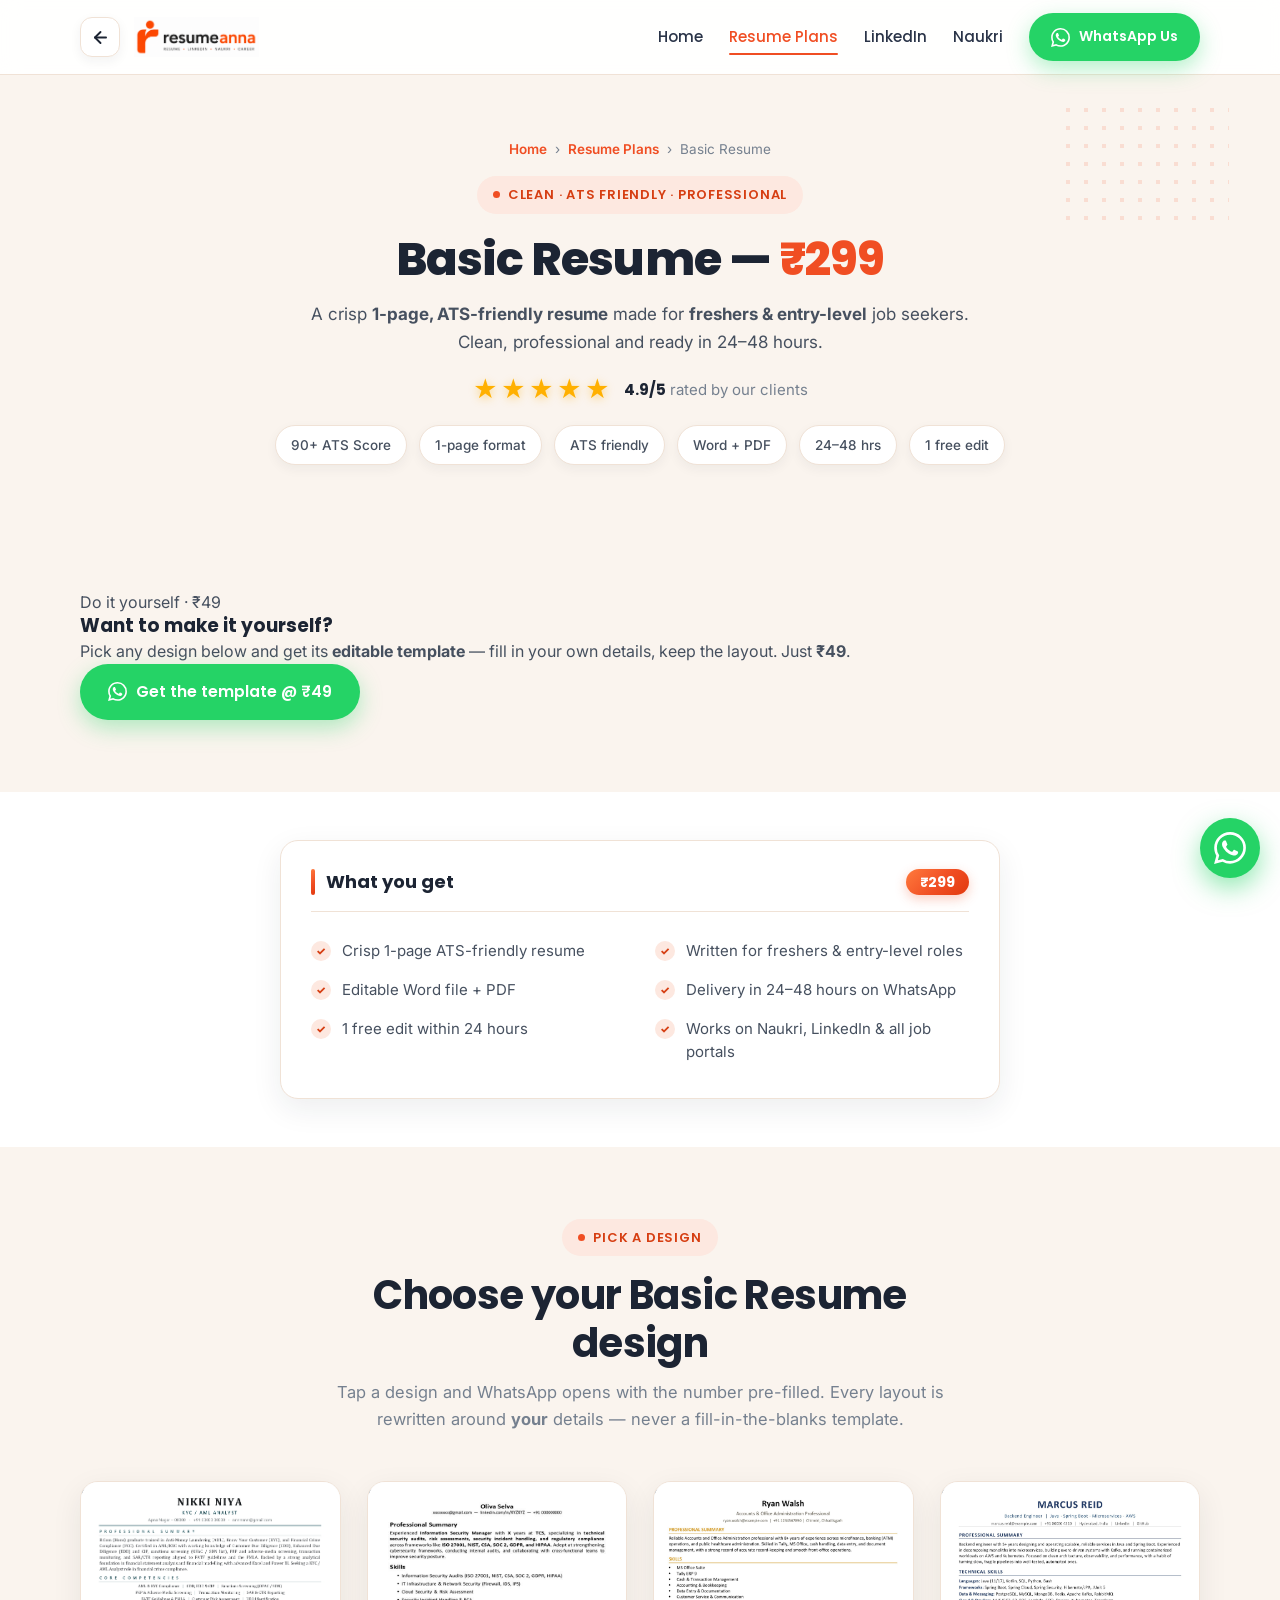
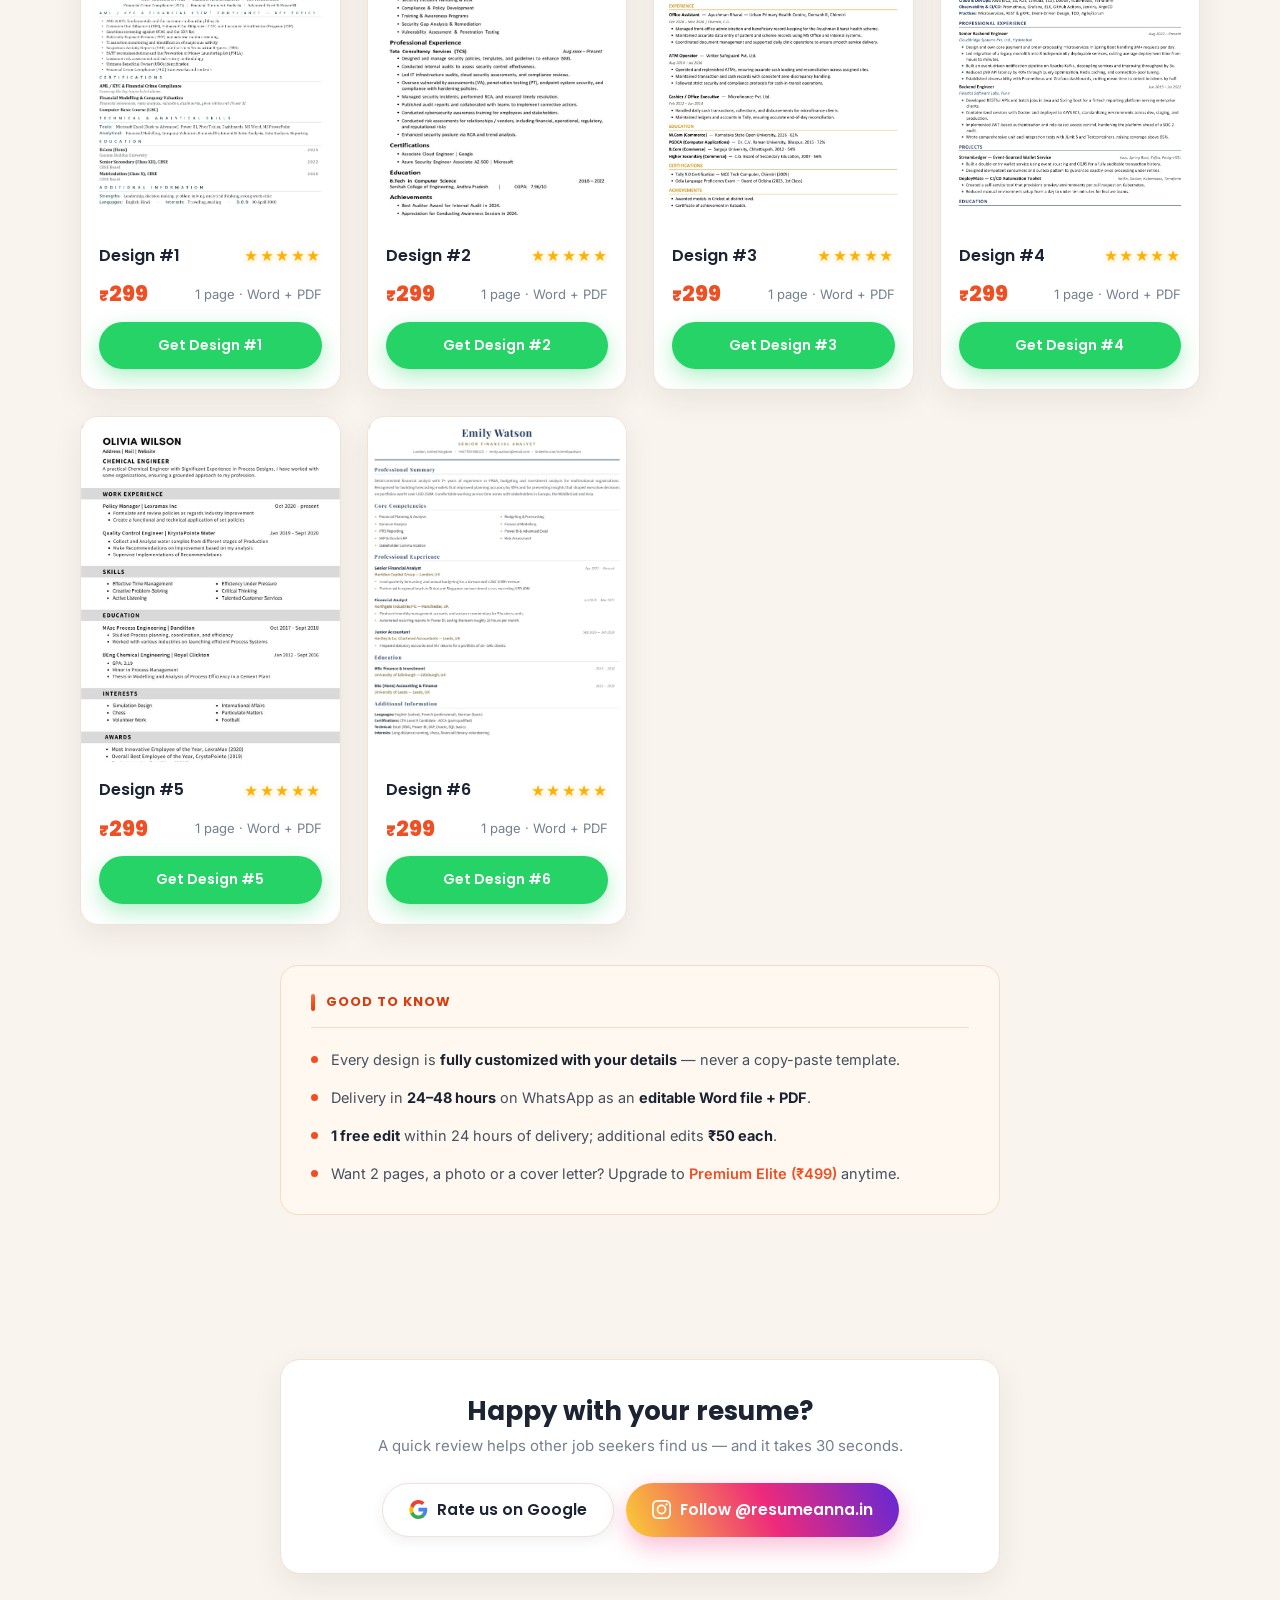
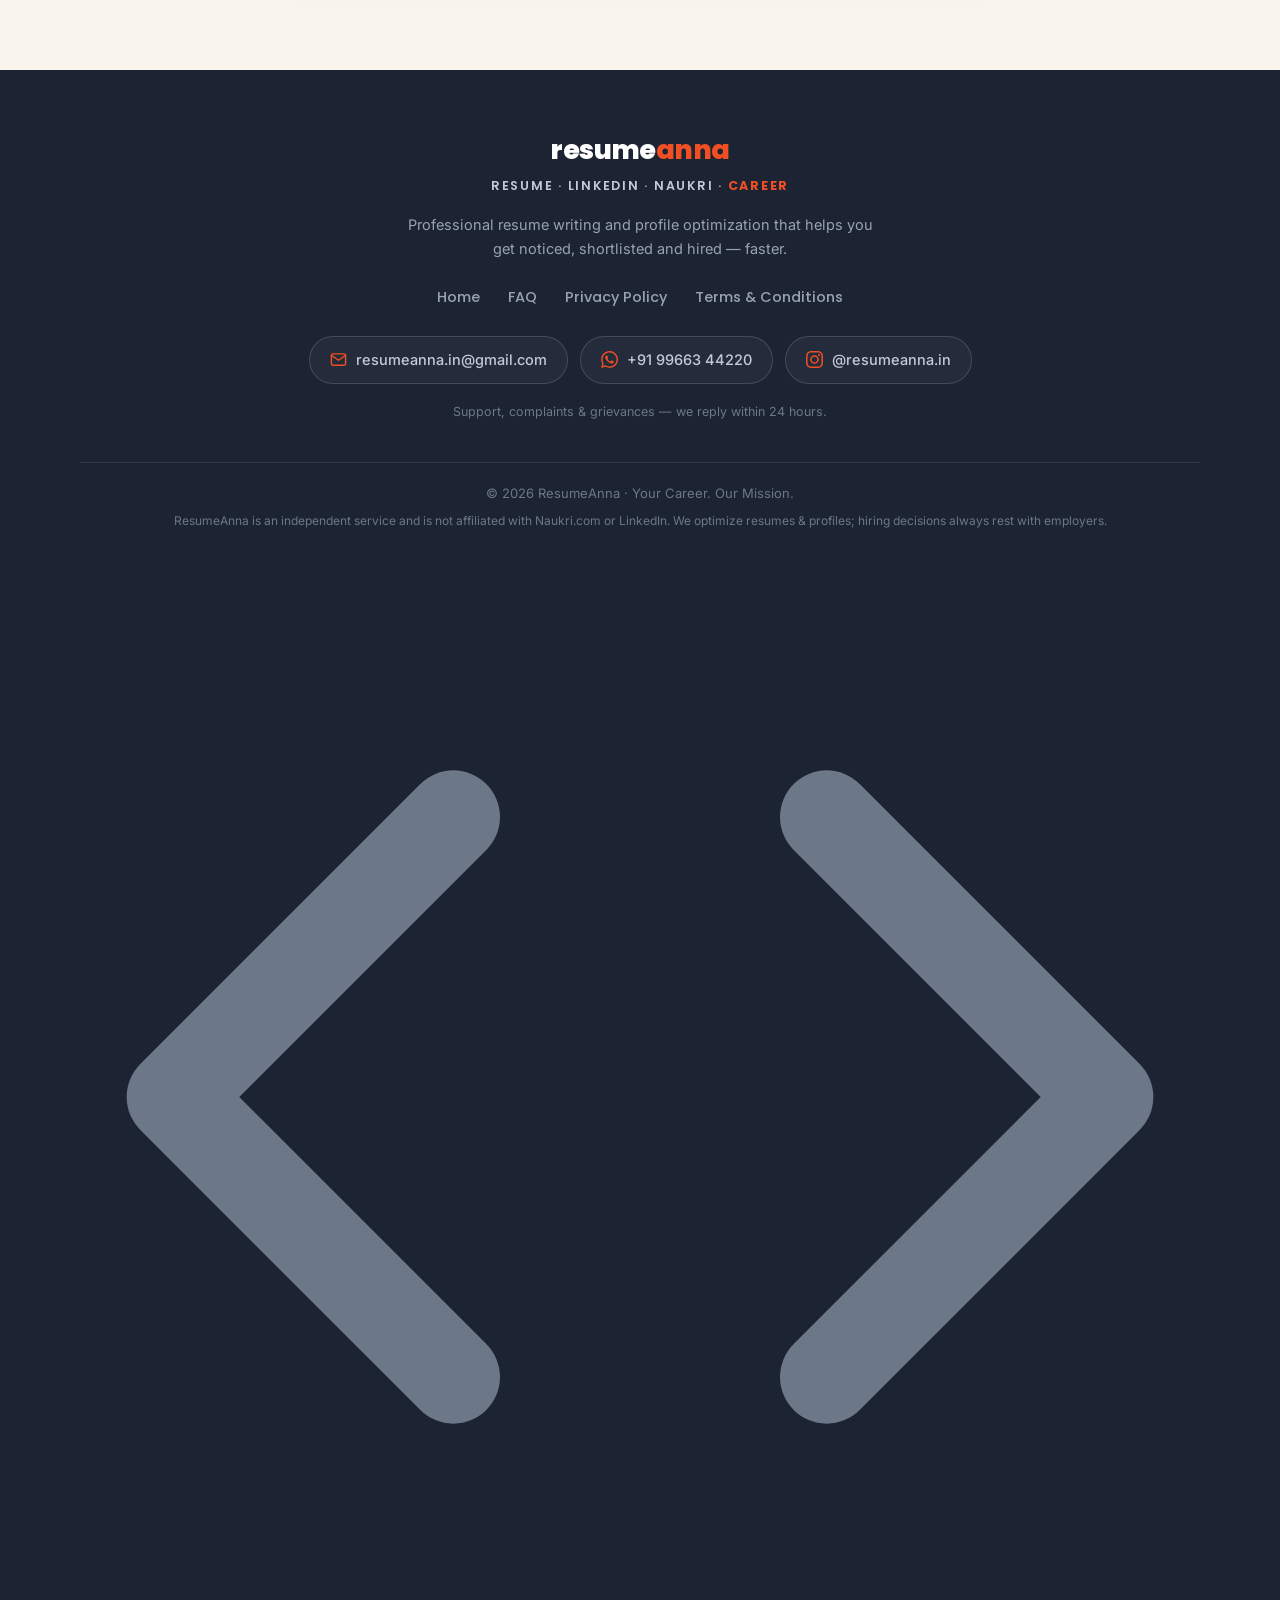
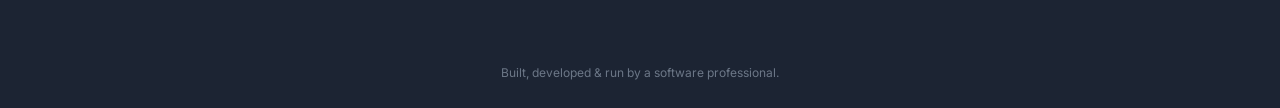
==== commit 20e79390: "Update basic-resume.html" ====
--- a/basic-resume.html
+++ b/basic-resume.html
@@ -10,8 +10,17 @@
   <link rel="preconnect" href="https://fonts.googleapis.com">
   <link rel="preconnect" href="https://fonts.gstatic.com" crossorigin>
   <link href="https://fonts.googleapis.com/css2?family=Poppins:wght@500;600;700;800&family=Inter:wght@400;500;600;700&display=swap" rel="stylesheet">
-  <link rel="stylesheet" href="css/style.css">
-  <script src="js/main.js" defer></script>
+  <link rel="stylesheet" href="css/style.css?v=2">
+  <script src="js/main.js?v=2" defer></script>
+   <!-- Google tag (gtag.js) -->
+<script async src="https://www.googletagmanager.com/gtag/js?id=G-57ZPYQ6193"></script>
+<script>
+  window.dataLayer = window.dataLayer || [];
+  function gtag(){dataLayer.push(arguments);}
+  gtag('js', new Date());
+
+  gtag('config', 'G-57ZPYQ6193');
+</script>
 </head>
 <body>
 
@@ -50,11 +59,26 @@
         <p><strong>4.9/5</strong> rated by our clients</p>
       </div>
       <div class="policy reveal" style="margin-top:22px">
+        <span class="chip chip-ats">90+ ATS Score</span>
         <span class="chip">1-page format</span>
         <span class="chip">ATS friendly</span>
         <span class="chip">Word + PDF</span>
         <span class="chip">24–48 hrs</span>
         <span class="chip">1 free edit</span>
+      </div>
+    </div>
+  </section>
+
+  <!-- ======= DIY editable template ======= -->
+  <section class="diy-wrap">
+    <div class="container">
+      <div class="diy-band reveal">
+        <div class="diy-text">
+          <span class="diy-badge">Do it yourself · ₹49</span>
+          <h3>Want to make it yourself?</h3>
+          <p>Pick any design below and get its <strong>editable template</strong> — fill in your own details, keep the layout. Just <strong>₹49</strong>.</p>
+        </div>
+        <a class="btn btn-wa" href="https://wa.me/919966344220?text=Hi%20ResumeAnna!%20I%20want%20the%20editable%20Basic%20Resume%20template%20(%E2%82%B949)%20-%20I%20will%20share%20the%20design%20number." target="_blank" rel="noopener"><svg viewBox="0 0 24 24" fill="currentColor" aria-hidden="true"><path d="M17.472 14.382c-.297-.149-1.758-.867-2.03-.967-.273-.099-.471-.148-.67.15-.197.297-.767.966-.94 1.164-.173.199-.347.223-.644.075-.297-.15-1.255-.463-2.39-1.475-.883-.788-1.48-1.761-1.653-2.059-.173-.297-.018-.458.13-.606.134-.133.298-.347.446-.52.149-.174.198-.298.298-.497.099-.198.05-.371-.025-.52-.075-.149-.669-1.612-.916-2.207-.242-.579-.487-.5-.669-.51-.173-.008-.371-.01-.57-.01-.198 0-.52.074-.792.372-.272.297-1.04 1.016-1.04 2.479 0 1.462 1.065 2.875 1.213 3.074.149.198 2.096 3.2 5.077 4.487.709.306 1.262.489 1.694.625.712.227 1.36.195 1.871.118.571-.085 1.758-.719 2.006-1.413.248-.694.248-1.289.173-1.413-.074-.124-.272-.198-.57-.347m-5.421 7.403h-.004a9.87 9.87 0 01-5.031-1.378l-.361-.214-3.741.982.998-3.648-.235-.374a9.86 9.86 0 01-1.51-5.26c.001-5.45 4.436-9.884 9.888-9.884 2.64 0 5.122 1.03 6.988 2.898a9.825 9.825 0 012.893 6.994c-.003 5.45-4.437 9.884-9.885 9.884m8.413-18.297A11.815 11.815 0 0012.05 0C5.495 0 .16 5.335.157 11.892c0 2.096.547 4.142 1.588 5.945L.057 24l6.305-1.654a11.882 11.882 0 005.683 1.448h.005c6.554 0 11.89-5.335 11.893-11.893a11.821 11.821 0 00-3.48-8.413z"/></svg> Get the template @ ₹49</a>
       </div>
     </div>
   </section>
@@ -89,7 +113,7 @@
         <!-- #1 -->
         <div class="sample-card reveal">
           <div class="thumb">
-            <span class="num-badge">#1</span>
+            <span class="ats-badge">90+ <b>ATS</b></span>
             <div class="thumb-ph">
               <div class="ph-head"><span class="ph-dot"></span><span class="ph-name"></span></div>
               <div class="ln or"></div>
@@ -104,8 +128,8 @@
             <img src="assets/samples/basic-1.jpg" alt="Basic resume design #1" loading="lazy" onerror="this.style.display='none'">
           </div>
           <div class="sample-body">
-            <div class="sample-row"><h3>Design #1</h3><span class="mini-stars">★★★★★</span></div>
-            <div class="sample-row"><span class="sample-price"><span class="rupee">₹</span>299</span><span class="sample-meta">1 page · ATS friendly</span></div>
+            <div class="sample-row"><h3>Design <span class="num">#1</span></h3><span class="mini-stars">★★★★★</span></div>
+            <div class="sample-row"><span class="sample-price"><span class="rupee">₹</span>299</span><span class="sample-meta">1 page · Word + PDF</span></div>
             <a class="btn btn-wa btn-sm btn-block" href="https://wa.me/919966344220?text=Hi%20ResumeAnna!%20I%20want%20the%20Basic%20Resume%20(%E2%82%B9299)%20-%20Design%20%231" target="_blank" rel="noopener">Get Design #1</a>
           </div>
         </div>
@@ -113,7 +137,7 @@
         <!-- #2 -->
         <div class="sample-card reveal d1">
           <div class="thumb">
-            <span class="num-badge">#2</span>
+            <span class="ats-badge">90+ <b>ATS</b></span>
             <div class="thumb-ph">
               <div class="ph-head"><span class="ph-dot"></span><span class="ph-name"></span></div>
               <div class="ln or"></div>
@@ -128,8 +152,8 @@
             <img src="assets/samples/basic-2.jpg" alt="Basic resume design #2" loading="lazy" onerror="this.style.display='none'">
           </div>
           <div class="sample-body">
-            <div class="sample-row"><h3>Design #2</h3><span class="mini-stars">★★★★★</span></div>
-            <div class="sample-row"><span class="sample-price"><span class="rupee">₹</span>299</span><span class="sample-meta">1 page · ATS friendly</span></div>
+            <div class="sample-row"><h3>Design <span class="num">#2</span></h3><span class="mini-stars">★★★★★</span></div>
+            <div class="sample-row"><span class="sample-price"><span class="rupee">₹</span>299</span><span class="sample-meta">1 page · Word + PDF</span></div>
             <a class="btn btn-wa btn-sm btn-block" href="https://wa.me/919966344220?text=Hi%20ResumeAnna!%20I%20want%20the%20Basic%20Resume%20(%E2%82%B9299)%20-%20Design%20%232" target="_blank" rel="noopener">Get Design #2</a>
           </div>
         </div>
@@ -137,7 +161,7 @@
         <!-- #3 -->
         <div class="sample-card reveal d2">
           <div class="thumb">
-            <span class="num-badge">#3</span>
+            <span class="ats-badge">90+ <b>ATS</b></span>
             <div class="thumb-ph">
               <div class="ph-head"><span class="ph-dot"></span><span class="ph-name"></span></div>
               <div class="ln or"></div>
@@ -152,8 +176,8 @@
             <img src="assets/samples/basic-3.jpg" alt="Basic resume design #3" loading="lazy" onerror="this.style.display='none'">
           </div>
           <div class="sample-body">
-            <div class="sample-row"><h3>Design #3</h3><span class="mini-stars">★★★★★</span></div>
-            <div class="sample-row"><span class="sample-price"><span class="rupee">₹</span>299</span><span class="sample-meta">1 page · ATS friendly</span></div>
+            <div class="sample-row"><h3>Design <span class="num">#3</span></h3><span class="mini-stars">★★★★★</span></div>
+            <div class="sample-row"><span class="sample-price"><span class="rupee">₹</span>299</span><span class="sample-meta">1 page · Word + PDF</span></div>
             <a class="btn btn-wa btn-sm btn-block" href="https://wa.me/919966344220?text=Hi%20ResumeAnna!%20I%20want%20the%20Basic%20Resume%20(%E2%82%B9299)%20-%20Design%20%233" target="_blank" rel="noopener">Get Design #3</a>
           </div>
         </div>
@@ -161,7 +185,7 @@
         <!-- #4 -->
         <div class="sample-card reveal d3">
           <div class="thumb">
-            <span class="num-badge">#4</span>
+            <span class="ats-badge">90+ <b>ATS</b></span>
             <div class="thumb-ph">
               <div class="ph-head"><span class="ph-dot"></span><span class="ph-name"></span></div>
               <div class="ln or"></div>
@@ -176,8 +200,8 @@
             <img src="assets/samples/basic-4.jpg" alt="Basic resume design #4" loading="lazy" onerror="this.style.display='none'">
           </div>
           <div class="sample-body">
-            <div class="sample-row"><h3>Design #4</h3><span class="mini-stars">★★★★★</span></div>
-            <div class="sample-row"><span class="sample-price"><span class="rupee">₹</span>299</span><span class="sample-meta">1 page · ATS friendly</span></div>
+            <div class="sample-row"><h3>Design <span class="num">#4</span></h3><span class="mini-stars">★★★★★</span></div>
+            <div class="sample-row"><span class="sample-price"><span class="rupee">₹</span>299</span><span class="sample-meta">1 page · Word + PDF</span></div>
             <a class="btn btn-wa btn-sm btn-block" href="https://wa.me/919966344220?text=Hi%20ResumeAnna!%20I%20want%20the%20Basic%20Resume%20(%E2%82%B9299)%20-%20Design%20%234" target="_blank" rel="noopener">Get Design #4</a>
           </div>
         </div>
@@ -185,7 +209,7 @@
         <!-- #5 -->
         <div class="sample-card reveal d4">
           <div class="thumb">
-            <span class="num-badge">#5</span>
+            <span class="ats-badge">90+ <b>ATS</b></span>
             <div class="thumb-ph">
               <div class="ph-head"><span class="ph-dot"></span><span class="ph-name"></span></div>
               <div class="ln or"></div>
@@ -200,8 +224,8 @@
             <img src="assets/samples/basic-5.jpg" alt="Basic resume design #5" loading="lazy" onerror="this.style.display='none'">
           </div>
           <div class="sample-body">
-            <div class="sample-row"><h3>Design #5</h3><span class="mini-stars">★★★★★</span></div>
-            <div class="sample-row"><span class="sample-price"><span class="rupee">₹</span>299</span><span class="sample-meta">1 page · ATS friendly</span></div>
+            <div class="sample-row"><h3>Design <span class="num">#5</span></h3><span class="mini-stars">★★★★★</span></div>
+            <div class="sample-row"><span class="sample-price"><span class="rupee">₹</span>299</span><span class="sample-meta">1 page · Word + PDF</span></div>
             <a class="btn btn-wa btn-sm btn-block" href="https://wa.me/919966344220?text=Hi%20ResumeAnna!%20I%20want%20the%20Basic%20Resume%20(%E2%82%B9299)%20-%20Design%20%235" target="_blank" rel="noopener">Get Design #5</a>
           </div>
         </div>
@@ -209,7 +233,7 @@
         <!-- #6 -->
         <div class="sample-card reveal">
           <div class="thumb">
-            <span class="num-badge">#6</span>
+            <span class="ats-badge">90+ <b>ATS</b></span>
             <div class="thumb-ph">
               <div class="ph-head"><span class="ph-dot"></span><span class="ph-name"></span></div>
               <div class="ln or"></div>
@@ -224,8 +248,8 @@
             <img src="assets/samples/basic-6.jpg" alt="Basic resume design #6" loading="lazy" onerror="this.style.display='none'">
           </div>
           <div class="sample-body">
-            <div class="sample-row"><h3>Design #6</h3><span class="mini-stars">★★★★★</span></div>
-            <div class="sample-row"><span class="sample-price"><span class="rupee">₹</span>299</span><span class="sample-meta">1 page · ATS friendly</span></div>
+            <div class="sample-row"><h3>Design <span class="num">#6</span></h3><span class="mini-stars">★★★★★</span></div>
+            <div class="sample-row"><span class="sample-price"><span class="rupee">₹</span>299</span><span class="sample-meta">1 page · Word + PDF</span></div>
             <a class="btn btn-wa btn-sm btn-block" href="https://wa.me/919966344220?text=Hi%20ResumeAnna!%20I%20want%20the%20Basic%20Resume%20(%E2%82%B9299)%20-%20Design%20%236" target="_blank" rel="noopener">Get Design #6</a>
           </div>
         </div>
@@ -251,8 +275,7 @@
         <h3>Happy with your resume?</h3>
         <p>A quick review helps other job seekers find us — and it takes 30 seconds.</p>
         <div class="review-actions">
-          <!-- TODO: paste your Google review link in the href below -->
-          <a class="btn btn-google" href="#" target="_blank" rel="noopener"><svg viewBox="0 0 24 24" aria-hidden="true"><path fill="#4285F4" d="M23.06 12.25c0-.85-.08-1.67-.22-2.45H12v4.63h6.2a5.3 5.3 0 01-2.3 3.48v2.89h3.72c2.18-2 3.44-4.96 3.44-8.55z"/><path fill="#34A853" d="M12 24c3.1 0 5.7-1.03 7.6-2.78l-3.72-2.89c-1.03.69-2.35 1.1-3.88 1.1-2.99 0-5.52-2.02-6.43-4.73H1.73v2.98A11.99 11.99 0 0012 24z"/><path fill="#FBBC05" d="M5.57 14.7a7.2 7.2 0 010-4.6V7.12H1.73a12 12 0 000 10.76l3.84-2.98z"/><path fill="#EA4335" d="M12 4.75c1.69 0 3.2.58 4.4 1.72l3.3-3.3C17.7 1.2 15.1 0 12 0 7.3 0 3.25 2.7 1.73 7.12L5.57 10.1C6.48 7.39 9.01 4.75 12 4.75z"/></svg> Rate us on Google</a>
+          <a class="btn btn-google" href="https://share.google/l2VAOfeDfMd7XkNS9" target="_blank" rel="noopener"><svg viewBox="0 0 24 24" aria-hidden="true"><path fill="#4285F4" d="M23.06 12.25c0-.85-.08-1.67-.22-2.45H12v4.63h6.2a5.3 5.3 0 01-2.3 3.48v2.89h3.72c2.18-2 3.44-4.96 3.44-8.55z"/><path fill="#34A853" d="M12 24c3.1 0 5.7-1.03 7.6-2.78l-3.72-2.89c-1.03.69-2.35 1.1-3.88 1.1-2.99 0-5.52-2.02-6.43-4.73H1.73v2.98A11.99 11.99 0 0012 24z"/><path fill="#FBBC05" d="M5.57 14.7a7.2 7.2 0 010-4.6V7.12H1.73a12 12 0 000 10.76l3.84-2.98z"/><path fill="#EA4335" d="M12 4.75c1.69 0 3.2.58 4.4 1.72l3.3-3.3C17.7 1.2 15.1 0 12 0 7.3 0 3.25 2.7 1.73 7.12L5.57 10.1C6.48 7.39 9.01 4.75 12 4.75z"/></svg> Rate us on Google</a>
           <a class="btn btn-ig" href="https://www.instagram.com/resumeanna.in/" target="_blank" rel="noopener"><svg viewBox="0 0 24 24" fill="currentColor" aria-hidden="true"><path d="M12 2.16c3.2 0 3.58.01 4.85.07 1.17.05 1.8.25 2.23.41.56.22.96.48 1.38.9.42.42.68.82.9 1.38.16.42.36 1.06.41 2.23.06 1.27.07 1.65.07 4.85s-.01 3.58-.07 4.85c-.05 1.17-.25 1.8-.41 2.23-.22.56-.48.96-.9 1.38-.42.42-.82.68-1.38.9-.42.16-1.06.36-2.23.41-1.27.06-1.65.07-4.85.07s-3.58-.01-4.85-.07c-1.17-.05-1.8-.25-2.23-.41-.56-.22-.96-.48-1.38-.9-.42-.42-.68-.82-.9-1.38-.16-.42-.36-1.06-.41-2.23-.06-1.27-.07-1.65-.07-4.85s.01-3.58.07-4.85c.05-1.17.25-1.8.41-2.23.22-.56.48-.96.9-1.38.42-.42.82-.68 1.38-.9.42-.16 1.06-.36 2.23-.41 1.27-.06 1.65-.07 4.85-.07M12 0C8.74 0 8.33.01 7.05.07 5.78.13 4.9.33 4.14.63c-.79.3-1.46.72-2.13 1.38A5.9 5.9 0 00.63 4.14c-.3.76-.5 1.64-.56 2.91C.01 8.33 0 8.74 0 12s.01 3.67.07 4.95c.06 1.27.26 2.15.56 2.91.3.79.72 1.46 1.38 2.13a5.9 5.9 0 002.13 1.38c.76.3 1.64.5 2.91.56C8.33 23.99 8.74 24 12 24s3.67-.01 4.95-.07c1.27-.06 2.15-.26 2.91-.56a5.9 5.9 0 002.13-1.38 5.9 5.9 0 001.38-2.13c.3-.76.5-1.64.56-2.91.06-1.28.07-1.69.07-4.95s-.01-3.67-.07-4.95c-.06-1.27-.26-2.15-.56-2.91a5.9 5.9 0 00-1.38-2.13A5.9 5.9 0 0019.86.63c-.76-.3-1.64-.5-2.91-.56C15.67.01 15.26 0 12 0zm0 5.84a6.16 6.16 0 100 12.32 6.16 6.16 0 000-12.32zm0 10.16a4 4 0 110-8 4 4 0 010 8zm7.85-10.4a1.44 1.44 0 11-2.88 0 1.44 1.44 0 012.88 0z"/></svg> Follow @resumeanna.in</a>
         </div>
       </div>
@@ -284,6 +307,7 @@
       <div class="foot-bottom">
         <p>© <span data-year>2026</span> ResumeAnna · Your Career. Our Mission.</p>
         <p>ResumeAnna is an independent service and is not affiliated with Naukri.com or LinkedIn. We optimize resumes &amp; profiles; hiring decisions always rest with employers.</p>
+        <p class="foot-credit"><svg viewBox="0 0 24 24" fill="none" stroke="currentColor" stroke-width="2" stroke-linecap="round" stroke-linejoin="round" aria-hidden="true"><polyline points="16 18 22 12 16 6"/><polyline points="8 6 2 12 8 18"/></svg> Built, developed &amp; run by a software professional.</p>
       </div>
     </div>
   </footer>
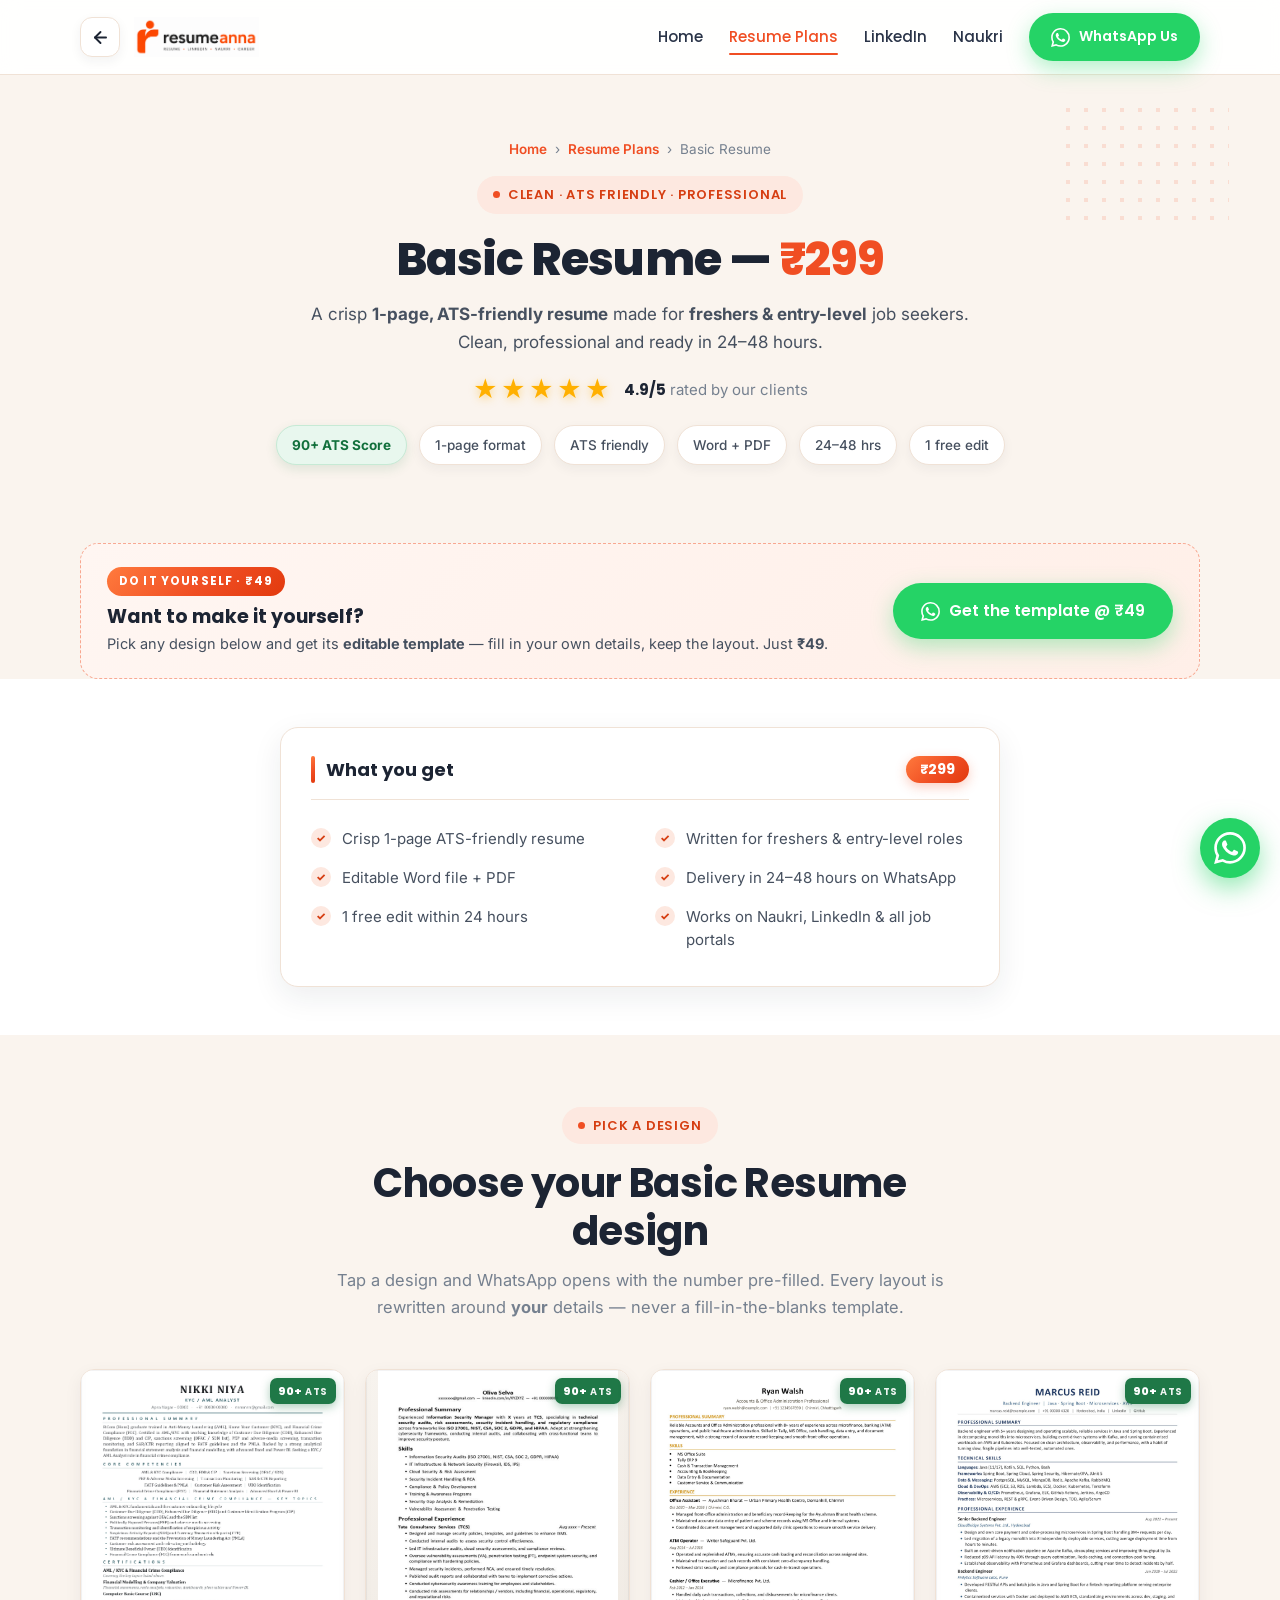
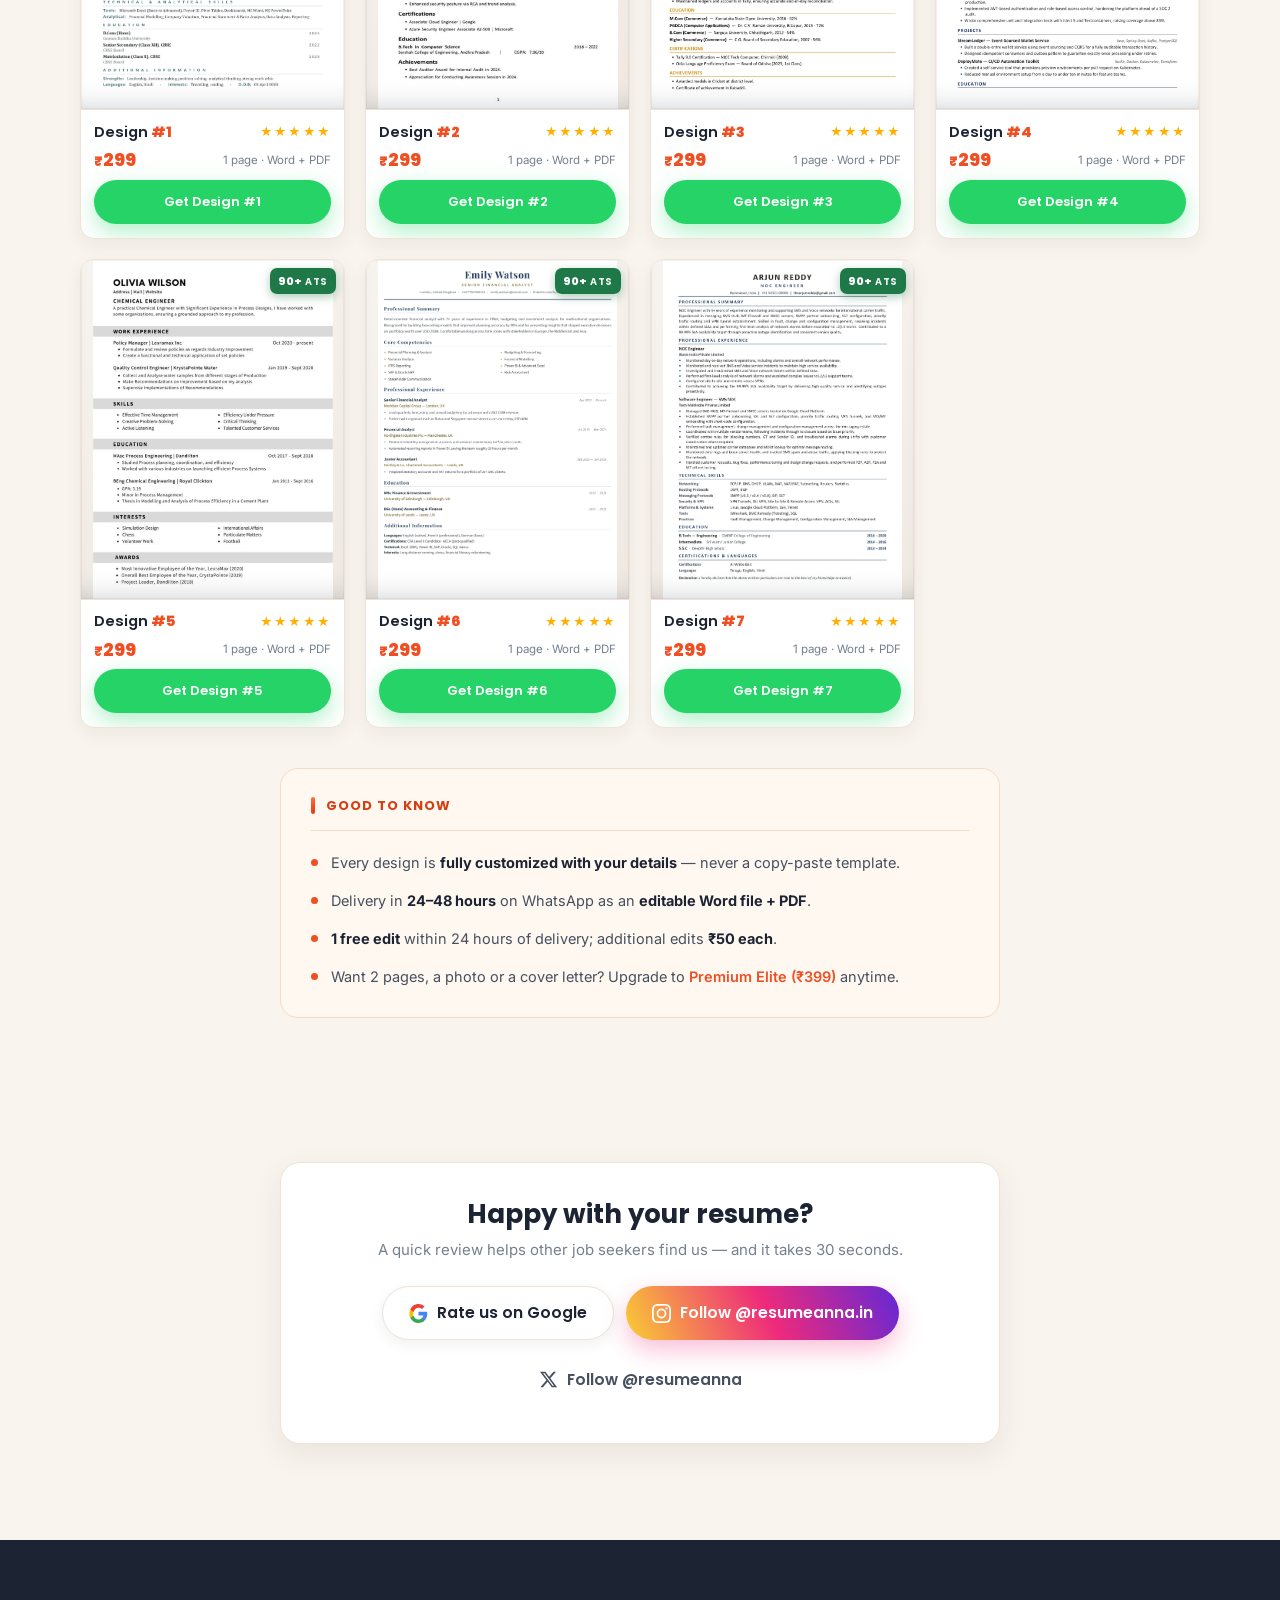
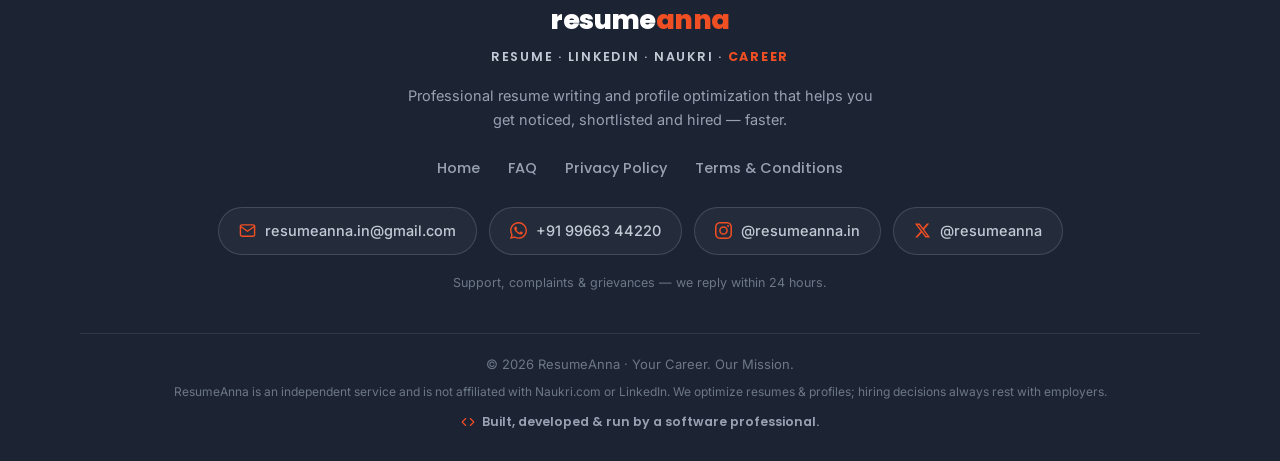
==== commit aefecea4: "Update basic-resume.html" ====
--- a/basic-resume.html
+++ b/basic-resume.html
@@ -10,8 +10,8 @@
   <link rel="preconnect" href="https://fonts.googleapis.com">
   <link rel="preconnect" href="https://fonts.gstatic.com" crossorigin>
   <link href="https://fonts.googleapis.com/css2?family=Poppins:wght@500;600;700;800&family=Inter:wght@400;500;600;700&display=swap" rel="stylesheet">
-  <link rel="stylesheet" href="css/style.css?v=2">
-  <script src="js/main.js?v=2" defer></script>
+  <link rel="stylesheet" href="css/style.css?v=4">
+  <script src="js/main.js?v=4" defer></script>
    <!-- Google tag (gtag.js) -->
 <script async src="https://www.googletagmanager.com/gtag/js?id=G-57ZPYQ6193"></script>
 <script>
@@ -253,6 +253,30 @@
             <a class="btn btn-wa btn-sm btn-block" href="https://wa.me/919966344220?text=Hi%20ResumeAnna!%20I%20want%20the%20Basic%20Resume%20(%E2%82%B9299)%20-%20Design%20%236" target="_blank" rel="noopener">Get Design #6</a>
           </div>
         </div>
+
+        <!-- #7 -->
+        <div class="sample-card reveal d1">
+          <div class="thumb">
+            <span class="ats-badge">90+ <b>ATS</b></span>
+            <div class="thumb-ph">
+              <div class="ph-head"><span class="ph-dot"></span><span class="ph-name"></span></div>
+              <div class="ln or"></div>
+              <div class="ln" style="width:92%"></div>
+              <div class="ln" style="width:80%"></div>
+              <div class="ln" style="width:86%"></div>
+              <div class="ln or"></div>
+              <div class="ln" style="width:76%"></div>
+              <div class="ln" style="width:88%"></div>
+              <span class="ph-soon">Design preview coming soon</span>
+            </div>
+            <img src="assets/samples/basic-7.jpg" alt="Basic resume design #7" loading="lazy" onerror="this.style.display='none'">
+          </div>
+          <div class="sample-body">
+            <div class="sample-row"><h3>Design <span class="num">#7</span></h3><span class="mini-stars">★★★★★</span></div>
+            <div class="sample-row"><span class="sample-price"><span class="rupee">₹</span>299</span><span class="sample-meta">1 page · Word + PDF</span></div>
+            <a class="btn btn-wa btn-sm btn-block" href="https://wa.me/919966344220?text=Hi%20ResumeAnna!%20I%20want%20the%20Basic%20Resume%20(%E2%82%B9299)%20-%20Design%20%237" target="_blank" rel="noopener">Get Design #7</a>
+          </div>
+        </div>
       </div>
 
       <!-- Note -->
@@ -262,7 +286,7 @@
           <li>Every design is <strong>fully customized with your details</strong> — never a copy-paste template.</li>
           <li>Delivery in <strong>24–48 hours</strong> on WhatsApp as an <strong>editable Word file + PDF</strong>.</li>
           <li><strong>1 free edit</strong> within 24 hours of delivery; additional edits <strong>₹50 each</strong>.</li>
-          <li>Want 2 pages, a photo or a cover letter? Upgrade to <a href="premium-resume.html" style="color:var(--orange);font-weight:600">Premium Elite (₹499)</a> anytime.</li>
+          <li>Want 2 pages, a photo or a cover letter? Upgrade to <a href="premium-resume.html" style="color:var(--orange);font-weight:600">Premium Elite (₹399)</a> anytime.</li>
         </ul>
       </div>
     </div>
@@ -277,6 +301,7 @@
         <div class="review-actions">
           <a class="btn btn-google" href="https://share.google/l2VAOfeDfMd7XkNS9" target="_blank" rel="noopener"><svg viewBox="0 0 24 24" aria-hidden="true"><path fill="#4285F4" d="M23.06 12.25c0-.85-.08-1.67-.22-2.45H12v4.63h6.2a5.3 5.3 0 01-2.3 3.48v2.89h3.72c2.18-2 3.44-4.96 3.44-8.55z"/><path fill="#34A853" d="M12 24c3.1 0 5.7-1.03 7.6-2.78l-3.72-2.89c-1.03.69-2.35 1.1-3.88 1.1-2.99 0-5.52-2.02-6.43-4.73H1.73v2.98A11.99 11.99 0 0012 24z"/><path fill="#FBBC05" d="M5.57 14.7a7.2 7.2 0 010-4.6V7.12H1.73a12 12 0 000 10.76l3.84-2.98z"/><path fill="#EA4335" d="M12 4.75c1.69 0 3.2.58 4.4 1.72l3.3-3.3C17.7 1.2 15.1 0 12 0 7.3 0 3.25 2.7 1.73 7.12L5.57 10.1C6.48 7.39 9.01 4.75 12 4.75z"/></svg> Rate us on Google</a>
           <a class="btn btn-ig" href="https://www.instagram.com/resumeanna.in/" target="_blank" rel="noopener"><svg viewBox="0 0 24 24" fill="currentColor" aria-hidden="true"><path d="M12 2.16c3.2 0 3.58.01 4.85.07 1.17.05 1.8.25 2.23.41.56.22.96.48 1.38.9.42.42.68.82.9 1.38.16.42.36 1.06.41 2.23.06 1.27.07 1.65.07 4.85s-.01 3.58-.07 4.85c-.05 1.17-.25 1.8-.41 2.23-.22.56-.48.96-.9 1.38-.42.42-.82.68-1.38.9-.42.16-1.06.36-2.23.41-1.27.06-1.65.07-4.85.07s-3.58-.01-4.85-.07c-1.17-.05-1.8-.25-2.23-.41-.56-.22-.96-.48-1.38-.9-.42-.42-.68-.82-.9-1.38-.16-.42-.36-1.06-.41-2.23-.06-1.27-.07-1.65-.07-4.85s.01-3.58.07-4.85c.05-1.17.25-1.8.41-2.23.22-.56.48-.96.9-1.38.42-.42.82-.68 1.38-.9.42-.16 1.06-.36 2.23-.41 1.27-.06 1.65-.07 4.85-.07M12 0C8.74 0 8.33.01 7.05.07 5.78.13 4.9.33 4.14.63c-.79.3-1.46.72-2.13 1.38A5.9 5.9 0 00.63 4.14c-.3.76-.5 1.64-.56 2.91C.01 8.33 0 8.74 0 12s.01 3.67.07 4.95c.06 1.27.26 2.15.56 2.91.3.79.72 1.46 1.38 2.13a5.9 5.9 0 002.13 1.38c.76.3 1.64.5 2.91.56C8.33 23.99 8.74 24 12 24s3.67-.01 4.95-.07c1.27-.06 2.15-.26 2.91-.56a5.9 5.9 0 002.13-1.38 5.9 5.9 0 001.38-2.13c.3-.76.5-1.64.56-2.91.06-1.28.07-1.69.07-4.95s-.01-3.67-.07-4.95c-.06-1.27-.26-2.15-.56-2.91a5.9 5.9 0 00-1.38-2.13A5.9 5.9 0 0019.86.63c-.76-.3-1.64-.5-2.91-.56C15.67.01 15.26 0 12 0zm0 5.84a6.16 6.16 0 100 12.32 6.16 6.16 0 000-12.32zm0 10.16a4 4 0 110-8 4 4 0 010 8zm7.85-10.4a1.44 1.44 0 11-2.88 0 1.44 1.44 0 012.88 0z"/></svg> Follow @resumeanna.in</a>
+          <a class="btn btn-x" href="https://x.com/resumeanna" target="_blank" rel="noopener"><svg viewBox="0 0 24 24" fill="currentColor" aria-hidden="true"><path d="M18.244 2.25h3.308l-7.227 8.26 8.502 11.24H16.17l-5.214-6.817L4.99 21.75H1.68l7.73-8.835L1.254 2.25H8.08l4.713 6.231zm-1.161 17.52h1.833L7.084 4.126H5.117z"/></svg> Follow @resumeanna</a>
         </div>
       </div>
     </div>
@@ -301,6 +326,7 @@
           <a class="foot-chip" href="mailto:resumeanna.in@gmail.com"><svg viewBox="0 0 24 24" fill="none" stroke="currentColor" stroke-width="2" stroke-linecap="round" stroke-linejoin="round" aria-hidden="true"><path d="M4 4h16c1.1 0 2 .9 2 2v12c0 1.1-.9 2-2 2H4c-1.1 0-2-.9-2-2V6c0-1.1.9-2 2-2z"/><polyline points="22,6 12,13 2,6"/></svg> resumeanna.in@gmail.com</a>
           <a class="foot-chip" href="https://wa.me/919966344220" target="_blank" rel="noopener"><svg viewBox="0 0 24 24" fill="currentColor" aria-hidden="true"><path d="M17.472 14.382c-.297-.149-1.758-.867-2.03-.967-.273-.099-.471-.148-.67.15-.197.297-.767.966-.94 1.164-.173.199-.347.223-.644.075-.297-.15-1.255-.463-2.39-1.475-.883-.788-1.48-1.761-1.653-2.059-.173-.297-.018-.458.13-.606.134-.133.298-.347.446-.52.149-.174.198-.298.298-.497.099-.198.05-.371-.025-.52-.075-.149-.669-1.612-.916-2.207-.242-.579-.487-.5-.669-.51-.173-.008-.371-.01-.57-.01-.198 0-.52.074-.792.372-.272.297-1.04 1.016-1.04 2.479 0 1.462 1.065 2.875 1.213 3.074.149.198 2.096 3.2 5.077 4.487.709.306 1.262.489 1.694.625.712.227 1.36.195 1.871.118.571-.085 1.758-.719 2.006-1.413.248-.694.248-1.289.173-1.413-.074-.124-.272-.198-.57-.347m-5.421 7.403h-.004a9.87 9.87 0 01-5.031-1.378l-.361-.214-3.741.982.998-3.648-.235-.374a9.86 9.86 0 01-1.51-5.26c.001-5.45 4.436-9.884 9.888-9.884 2.64 0 5.122 1.03 6.988 2.898a9.825 9.825 0 012.893 6.994c-.003 5.45-4.437 9.884-9.885 9.884m8.413-18.297A11.815 11.815 0 0012.05 0C5.495 0 .16 5.335.157 11.892c0 2.096.547 4.142 1.588 5.945L.057 24l6.305-1.654a11.882 11.882 0 005.683 1.448h.005c6.554 0 11.89-5.335 11.893-11.893a11.821 11.821 0 00-3.48-8.413z"/></svg> +91 99663 44220</a>
           <a class="foot-chip" href="https://www.instagram.com/resumeanna.in/" target="_blank" rel="noopener"><svg viewBox="0 0 24 24" fill="currentColor" aria-hidden="true"><path d="M12 2.16c3.2 0 3.58.01 4.85.07 1.17.05 1.8.25 2.23.41.56.22.96.48 1.38.9.42.42.68.82.9 1.38.16.42.36 1.06.41 2.23.06 1.27.07 1.65.07 4.85s-.01 3.58-.07 4.85c-.05 1.17-.25 1.8-.41 2.23-.22.56-.48.96-.9 1.38-.42.42-.82.68-1.38.9-.42.16-1.06.36-2.23.41-1.27.06-1.65.07-4.85.07s-3.58-.01-4.85-.07c-1.17-.05-1.8-.25-2.23-.41-.56-.22-.96-.48-1.38-.9-.42-.42-.68-.82-.9-1.38-.16-.42-.36-1.06-.41-2.23-.06-1.27-.07-1.65-.07-4.85s.01-3.58.07-4.85c.05-1.17.25-1.8.41-2.23.22-.56.48-.96.9-1.38.42-.42.82-.68 1.38-.9.42-.16 1.06-.36 2.23-.41 1.27-.06 1.65-.07 4.85-.07M12 0C8.74 0 8.33.01 7.05.07 5.78.13 4.9.33 4.14.63c-.79.3-1.46.72-2.13 1.38A5.9 5.9 0 00.63 4.14c-.3.76-.5 1.64-.56 2.91C.01 8.33 0 8.74 0 12s.01 3.67.07 4.95c.06 1.27.26 2.15.56 2.91.3.79.72 1.46 1.38 2.13a5.9 5.9 0 002.13 1.38c.76.3 1.64.5 2.91.56C8.33 23.99 8.74 24 12 24s3.67-.01 4.95-.07c1.27-.06 2.15-.26 2.91-.56a5.9 5.9 0 002.13-1.38 5.9 5.9 0 001.38-2.13c.3-.76.5-1.64.56-2.91.06-1.28.07-1.69.07-4.95s-.01-3.67-.07-4.95c-.06-1.27-.26-2.15-.56-2.91a5.9 5.9 0 00-1.38-2.13A5.9 5.9 0 0019.86.63c-.76-.3-1.64-.5-2.91-.56C15.67.01 15.26 0 12 0zm0 5.84a6.16 6.16 0 100 12.32 6.16 6.16 0 000-12.32zm0 10.16a4 4 0 110-8 4 4 0 010 8zm7.85-10.4a1.44 1.44 0 11-2.88 0 1.44 1.44 0 012.88 0z"/></svg> @resumeanna.in</a>
+          <a class="foot-chip" href="https://x.com/resumeanna" target="_blank" rel="noopener"><svg viewBox="0 0 24 24" fill="currentColor" aria-hidden="true"><path d="M18.244 2.25h3.308l-7.227 8.26 8.502 11.24H16.17l-5.214-6.817L4.99 21.75H1.68l7.73-8.835L1.254 2.25H8.08l4.713 6.231zm-1.161 17.52h1.833L7.084 4.126H5.117z"/></svg> @resumeanna</a>
         </div>
         <p class="foot-help">Support, complaints &amp; grievances — we reply within 24 hours.</p>
       </div>
--- a/css/style.css
+++ b/css/style.css
@@ -516,42 +516,64 @@
 /* ---------- Sample cards ---------- */
 .sample-grid {
   display: grid;
-  grid-template-columns: repeat(auto-fill, minmax(240px, 1fr));
-  gap: 26px;
+  grid-template-columns: repeat(auto-fill, minmax(216px, 1fr));
+  gap: 20px;
 }
 .sample-card {
   background: #fff;
   border: 1px solid var(--line);
-  border-radius: var(--radius);
+  border-radius: 14px;
   overflow: hidden;
-  box-shadow: var(--shadow);
+  box-shadow: 0 6px 18px rgba(28, 36, 51, .06);
   display: flex;
   flex-direction: column;
-  transition: transform .28s ease, box-shadow .28s ease;
-}
-.sample-card:hover { transform: translateY(-7px); box-shadow: var(--shadow-lg); border-color: rgba(240, 78, 35, .3); }
-.thumb { position: relative; aspect-ratio: 3 / 4; background: #F4F0EB; overflow: hidden; }
-.sample-card:hover .thumb img { transform: scale(1.04); }
+  transition: transform .28s ease, box-shadow .28s ease, border-color .28s ease;
+}
+.sample-card:hover { transform: translateY(-5px); box-shadow: var(--shadow-lg); border-color: rgba(240, 78, 35, .3); }
+/* 17/22 matches the sample scans, so the full page shows with no cropping */
+.thumb {
+  position: relative;
+  aspect-ratio: 17 / 22;
+  background: linear-gradient(160deg, #F7F3EE, #EFE9E2);
+  overflow: hidden;
+  border-bottom: 1px solid var(--line);
+}
+.sample-card:hover .thumb img { transform: scale(1.035); }
 .thumb img {
   position: absolute; inset: 0;
   width: 100%; height: 100%;
-  object-fit: cover; object-position: top;
+  object-fit: contain; object-position: center;
   transition: transform .45s ease;
   z-index: 2;
 }
-.num-badge {
+/* soft inner edge so the scan reads as a sheet of paper */
+.thumb::after {
+  content: "";
   position: absolute;
-  top: 12px; left: 12px;
+  inset: 0;
   z-index: 3;
-  background: var(--grad);
+  pointer-events: none;
+  box-shadow: inset 0 0 0 1px rgba(28, 36, 51, .05), inset 0 -22px 30px -26px rgba(28, 36, 51, .3);
+}
+/* ATS score — small pill on the top-right corner of the resume */
+.ats-badge {
+  position: absolute;
+  top: 8px; right: 8px;
+  z-index: 4;
+  display: inline-flex;
+  align-items: baseline;
+  gap: 3px;
+  font-family: var(--font-head);
+  font-size: 11px;
+  font-weight: 800;
+  letter-spacing: .01em;
   color: #fff;
-  font-family: var(--font-head);
-  font-size: 14px;
-  font-weight: 700;
-  padding: 6px 13px;
-  border-radius: 999px;
-  box-shadow: 0 6px 16px rgba(240, 78, 35, .4);
-}
+  background: rgba(18, 112, 60, .94);
+  border-radius: 7px;
+  padding: 4px 8px;
+  box-shadow: 0 3px 10px rgba(18, 112, 60, .35);
+}
+.ats-badge b { font-size: 9.5px; font-weight: 700; letter-spacing: .06em; opacity: .92; }
 .thumb-ph {
   position: absolute;
   inset: 14px;
@@ -580,13 +602,15 @@
   padding: 5px 12px;
   text-align: center;
 }
-.sample-body { padding: 18px 18px 20px; display: flex; flex-direction: column; gap: 10px; }
-.sample-row { display: flex; align-items: center; justify-content: space-between; gap: 10px; }
-.sample-row h3 { font-size: 16px; font-weight: 600; }
-.mini-stars { color: var(--gold); font-size: 13.5px; letter-spacing: 1.5px; text-shadow: 0 1px 6px rgba(255, 176, 0, .4); white-space: nowrap; }
-.sample-price { font-family: var(--font-head); font-weight: 800; font-size: 21px; color: var(--orange); }
-.sample-price .rupee { font-size: 15px; }
-.sample-meta { font-size: 13px; color: var(--muted); }
+.sample-body { padding: 12px 13px 14px; display: flex; flex-direction: column; gap: 8px; }
+.sample-row { display: flex; align-items: center; justify-content: space-between; gap: 8px; }
+.sample-row h3 { font-size: 14.5px; font-weight: 600; }
+.sample-row h3 .num { color: var(--orange); font-weight: 800; }
+.mini-stars { color: var(--gold); font-size: 12px; letter-spacing: 1.2px; white-space: nowrap; }
+.sample-price { font-family: var(--font-head); font-weight: 800; font-size: 18px; color: var(--orange); line-height: 1.1; }
+.sample-price .rupee { font-size: 13px; }
+.sample-meta { font-size: 11.5px; color: var(--muted); text-align: right; }
+.sample-body .btn { margin-top: 2px; padding: 9px 14px; font-size: 13px; }
 
 /* ============================================================
    Info panels — "What you get" + "Good to know"
@@ -723,6 +747,15 @@
 .policy { display: flex; flex-wrap: wrap; gap: 12px; justify-content: center; margin-top: 26px; }
 .policy .chip { font-weight: 500; color: var(--body); }
 .policy .chip b { color: var(--ink); font-weight: 700; }
+/* "90+ ATS Score" — the one chip that should stand out */
+.policy .chip-ats,
+.chip-ats {
+  font-weight: 700;
+  color: #12703C;
+  background: #E8F7EE;
+  border-color: #C6EAD5;
+  box-shadow: 0 4px 12px rgba(18, 112, 60, .12);
+}
 
 .chip {
   display: inline-flex;
@@ -738,6 +771,90 @@
   box-shadow: 0 4px 12px rgba(28, 36, 51, .05);
 }
 .chip svg { width: 15px; height: 15px; color: var(--orange); flex: none; }
+
+/* ---------- Assurance strip (services section) ---------- */
+.assure {
+  display: flex;
+  flex-wrap: wrap;
+  align-items: center;
+  justify-content: center;
+  gap: 10px 12px;
+  margin: -14px auto 34px;
+  max-width: 900px;
+  text-align: center;
+}
+.assure-item {
+  display: inline-flex;
+  align-items: center;
+  gap: 8px;
+  font-family: var(--font-head);
+  font-size: 14px;
+  font-weight: 600;
+  color: var(--ink);
+  background: #fff;
+  border: 1px solid var(--line);
+  border-radius: 999px;
+  padding: 10px 18px;
+  box-shadow: 0 6px 16px rgba(28, 36, 51, .06);
+}
+.assure-item svg { width: 17px; height: 17px; flex: none; color: var(--orange); }
+.assure-hero {
+  color: #fff;
+  background: var(--grad);
+  border-color: transparent;
+  box-shadow: 0 10px 24px rgba(240, 78, 35, .32);
+}
+.assure-hero svg { color: #fff; }
+
+@media (max-width: 720px) {
+  .assure { gap: 8px; margin: -6px auto 28px; }
+  .assure-item { font-size: 12.8px; padding: 9px 14px; gap: 7px; }
+  .assure-item svg { width: 15px; height: 15px; }
+}
+
+/* ---------- DIY editable-template band ---------- */
+.diy-wrap { padding: 26px 0 0; }
+.diy-band {
+  display: flex;
+  align-items: center;
+  justify-content: space-between;
+  gap: 22px;
+  padding: 22px 26px;
+  border-radius: var(--radius);
+  background: linear-gradient(135deg, #FFF6F2 0%, #FFEFE8 100%);
+  border: 1.5px dashed rgba(240, 78, 35, .45);
+}
+.diy-text { min-width: 0; }
+.diy-badge {
+  display: inline-block;
+  font-family: var(--font-head);
+  font-size: 11.5px;
+  font-weight: 700;
+  letter-spacing: .1em;
+  text-transform: uppercase;
+  color: #fff;
+  background: var(--grad);
+  border-radius: 999px;
+  padding: 5px 12px;
+  margin-bottom: 10px;
+}
+.diy-band h3 { font-size: 19px; font-weight: 700; margin-bottom: 4px; }
+.diy-band p { font-size: 14.5px; color: var(--body); margin: 0; }
+.diy-band .btn { flex: none; }
+
+@media (max-width: 720px) {
+  .diy-wrap { padding-top: 20px; }
+  .diy-band {
+    flex-direction: column;
+    align-items: center;
+    text-align: center;
+    gap: 16px;
+    padding: 22px 18px;
+  }
+  .diy-band h3 { font-size: 17.5px; }
+  .diy-band p { font-size: 14px; }
+  .diy-band .btn { width: 100%; }
+}
 
 /* ---------- FAQ accordion ---------- */
 .faq-list { max-width: 800px; margin: 0 auto; display: grid; gap: 14px; }
@@ -916,6 +1033,18 @@
   color: #6C7787;
 }
 .foot-bottom p + p { margin-top: 6px; font-size: 12px; }
+.foot-credit {
+  display: inline-flex;
+  align-items: center;
+  justify-content: center;
+  gap: 7px;
+  margin-top: 10px !important;
+  font-family: var(--font-head);
+  font-weight: 600;
+  font-size: 12.5px !important;
+  color: #98A2B3;
+}
+.foot-credit svg { width: 14px; height: 14px; flex: none; color: var(--orange); }
 
 /* ---------- Placed-at marquee ---------- */
 .placed { padding: 44px 0; background: #fff; border-block: 1px solid var(--line); overflow: hidden; }
@@ -958,6 +1087,44 @@
   border-radius: 999px;
   padding: 11px 22px;
   white-space: nowrap;
+}
+
+/* Logo tiles — one uniform white card per company logo */
+.marquee-logos .marquee-track { gap: 16px; padding-right: 16px; animation-duration: 46s; }
+.logo-item {
+  flex: none;
+  width: 152px;
+  height: 76px;
+  display: grid;
+  place-items: center;
+  padding: 12px 16px;
+  background: #fff;
+  border: 1px solid var(--line);
+  border-radius: 14px;
+  box-shadow: 0 4px 14px rgba(28, 36, 51, .05);
+  transition: transform .25s ease, box-shadow .25s ease, border-color .25s ease;
+}
+.logo-item:hover {
+  transform: translateY(-3px);
+  border-color: rgba(240, 78, 35, .35);
+  box-shadow: 0 10px 22px rgba(28, 36, 51, .10);
+}
+/* width/height 100% + contain: the logo is letterboxed inside the tile, never
+   cropped. min-*:0 is required — a grid item's automatic minimum size would
+   otherwise let the image push past max-height. */
+.logo-item img {
+  width: 100%;
+  height: 100%;
+  min-width: 0;
+  min-height: 0;
+  object-fit: contain;
+  object-position: center;
+}
+.placed-note {
+  text-align: center;
+  margin-top: 22px;
+  font-size: 13.5px;
+  color: var(--muted);
 }
 @keyframes marquee {
   from { transform: translateX(0); }
@@ -1122,6 +1289,9 @@
   .placed-head { font-size: 11.5px; letter-spacing: .12em; margin-bottom: 20px; }
   .marquee-item { font-size: 14px; padding: 9px 17px; }
   .marquee-track { gap: 12px; padding-right: 12px; animation-duration: 26s; }
+  .marquee-logos .marquee-track { gap: 10px; padding-right: 10px; animation-duration: 34s; }
+  .logo-item { width: 118px; height: 62px; padding: 9px 12px; border-radius: 12px; }
+  .placed-note { font-size: 12.5px; margin-top: 18px; padding-inline: 8px; }
   .review-band { padding: 28px 20px; border-radius: 16px; }
   .review-actions { flex-direction: column; }
   .review-actions .btn { width: 100%; }
@@ -1133,9 +1303,15 @@
   .hero-cta .btn { width: 100%; }
   .hero-trust { flex-direction: column; align-items: center; gap: 8px; margin-top: 18px; }
   .hero-stats { gap: 22px; justify-content: center; }
-  .sample-grid { grid-template-columns: repeat(2, 1fr); gap: 14px; }
-  .sample-body { padding: 13px 13px 15px; }
-  .sample-row h3 { font-size: 15px; }
+  .sample-grid { grid-template-columns: repeat(2, 1fr); gap: 12px; }
+  .sample-body { padding: 11px 11px 12px; gap: 7px; }
+  .sample-row h3 { font-size: 13.5px; }
+  .sample-price { font-size: 16.5px; }
+  .sample-meta { font-size: 11px; }
+  .mini-stars { font-size: 11px; letter-spacing: .8px; }
+  .sample-body .btn { padding: 9px 10px; font-size: 12.2px; }
+  .ats-badge { top: 6px; right: 6px; font-size: 10px; padding: 3px 6px; border-radius: 6px; }
+  .ats-badge b { font-size: 8.5px; }
   .wa-float { width: 56px; height: 56px; right: 16px; bottom: 18px; }
   .wa-float svg { width: 30px; height: 30px; }
   .price { font-size: 36px; }
@@ -1163,7 +1339,8 @@
 }
 
 @media (max-width: 380px) {
-  .sample-grid { grid-template-columns: 1fr; max-width: 260px; margin-inline: auto; }
+  .sample-grid { gap: 10px; }
+  .sample-body .btn { padding: 9px 6px; font-size: 11.5px; }
 }
 
 /* ============================================================
@@ -1250,24 +1427,23 @@
   position: relative;
   background: linear-gradient(160deg, #FFF6F2 0%, #F7F1EB 100%);
   padding: 26px 26px 0;
-  height: 190px;
+  height: 210px;
   overflow: hidden;
 }
-.tpl-sheet {
-  background: #fff;
-  border: 1px solid var(--line);
+/* the real resume peeks up from the bottom of the panel like a sheet of paper */
+.tpl-preview img {
+  width: 100%;
+  height: 100%;
+  object-fit: cover;
+  object-position: top center;
   border-radius: 8px 8px 0 0;
+  border: 1px solid var(--line);
+  border-bottom: 0;
+  background: #fff;
   box-shadow: 0 -2px 18px rgba(28, 36, 51, .09);
-  padding: 16px 16px 0;
-  height: 100%;
-}
-.tpl-sheet .r { height: 6px; border-radius: 4px; background: #EDF0F4; margin-bottom: 8px; }
-.tpl-sheet .r.t { background: var(--ink); opacity: .85; width: 55%; height: 9px; }
-.tpl-sheet .r.o { background: var(--orange); opacity: .9; width: 32%; }
-.tpl-sheet .r.h { background: var(--orange-soft); width: 40%; margin-top: 12px; }
-.tpl-sheet.two { display: grid; grid-template-columns: 34% 1fr; gap: 12px; }
-.tpl-sheet.two .col-l { background: var(--orange-soft); border-radius: 5px; padding: 9px 8px; }
-.tpl-sheet.two .col-l .r { background: rgba(240, 78, 35, .35); }
+  transition: transform .35s ease;
+}
+.tpl-card:hover .tpl-preview img { transform: translateY(-6px); }
 .tpl-badge {
   position: absolute;
   top: 14px; right: 14px;
@@ -1350,6 +1526,235 @@
   section[id], [id="services"], [id="faq"] { scroll-margin-top: 78px; }
 }
 
+/* ============================================================
+   Independence Day promo popup — auto-closes after 12s
+   ============================================================ */
+.promo {
+  position: fixed;
+  inset: 0;
+  z-index: 200;
+  display: grid;
+  place-items: center;
+  padding: 20px 16px;
+}
+.promo[hidden] { display: none; }
+body.promo-open { overflow: hidden; }
+.promo-backdrop {
+  position: absolute;
+  inset: 0;
+  background: rgba(19, 25, 36, .55);
+  backdrop-filter: blur(3px);
+  animation: promo-fade .3s ease both;
+}
+.promo-card {
+  position: relative;
+  width: min(400px, 100%);
+  max-height: calc(100dvh - 40px);
+  overflow-y: auto;
+  text-align: center;
+  background: var(--card);
+  border-radius: 22px;
+  padding: 34px 24px 0;   /* top clears the close button */
+  box-shadow: 0 30px 70px rgba(19, 25, 36, .38);
+  animation: promo-pop .38s cubic-bezier(.2, .9, .3, 1.2) both;
+}
+/* tricolour top edge */
+.promo-card::before {
+  content: "";
+  position: absolute;
+  inset: 0 0 auto;
+  height: 5px;
+  border-radius: 22px 22px 0 0;
+  background: linear-gradient(90deg, #FF9933 0 33.33%, #FFFFFF 33.33% 66.66%, #138808 66.66% 100%);
+}
+@keyframes promo-fade { from { opacity: 0 } to { opacity: 1 } }
+@keyframes promo-pop {
+  from { opacity: 0; transform: translateY(18px) scale(.94); }
+  to   { opacity: 1; transform: none; }
+}
+
+.promo-x {
+  position: absolute;
+  top: 11px; right: 11px;
+  z-index: 2;
+  width: 32px; height: 32px;
+  display: grid;
+  place-items: center;
+  border: 1px solid var(--line);
+  border-radius: 50%;
+  background: #fff;
+  color: var(--ink);
+  cursor: pointer;
+  transition: background .2s ease, color .2s ease, transform .2s ease;
+}
+.promo-x svg { width: 17px; height: 17px; }
+.promo-x:hover { background: var(--orange); border-color: var(--orange); color: #fff; transform: rotate(90deg); }
+.promo-x:focus-visible { outline: 2px solid var(--orange); outline-offset: 2px; }
+
+.promo-kicker {
+  margin: 0 34px;         /* stay clear of the close button */
+  font-family: var(--font-head);
+  font-size: 11px;
+  font-weight: 600;
+  letter-spacing: .12em;
+  text-transform: uppercase;
+  color: var(--muted);
+}
+.promo-logos {
+  display: flex;
+  flex-wrap: wrap;
+  align-items: center;
+  justify-content: center;
+  gap: 8px;
+  margin: 14px 0 16px;
+}
+.promo-logo {
+  width: 78px;
+  height: 44px;
+  display: grid;
+  place-items: center;
+  padding: 8px 10px;
+  background: #fff;
+  border: 1px solid var(--line);
+  border-radius: 11px;
+}
+.promo-logo img {
+  width: 100%;
+  height: 100%;
+  min-width: 0;
+  min-height: 0;
+  object-fit: contain;
+  object-position: center;
+}
+.promo-more {
+  display: inline-flex;
+  align-items: center;
+  height: 44px;
+  font-family: var(--font-head);
+  font-size: 12.5px;
+  font-weight: 700;
+  color: var(--orange);
+  background: var(--orange-soft);
+  border: 1px solid #F7D3C6;
+  border-radius: 11px;
+  padding: 0 12px;
+}
+
+.promo-safe {
+  display: inline-flex;
+  align-items: center;
+  justify-content: center;
+  gap: 7px;
+  font-size: 13px;
+  font-weight: 600;
+  color: #12703C;
+  background: #E8F7EE;
+  border: 1px solid #C6EAD5;
+  border-radius: 999px;
+  padding: 7px 15px;
+}
+.promo-safe svg { width: 15px; height: 15px; flex: none; }
+
+.promo-title {
+  margin: 16px 0 4px;
+  font-size: 22px;
+  font-weight: 800;
+  letter-spacing: -.02em;
+  display: flex;
+  align-items: center;
+  justify-content: center;
+  gap: 9px;
+}
+.promo-flag {
+  width: 22px; height: 15px;
+  flex: none;
+  border-radius: 3px;
+  border: 1px solid var(--line);
+  background: linear-gradient(180deg, #FF9933 0 33.33%, #FFFFFF 33.33% 66.66%, #138808 66.66% 100%);
+}
+
+.promo-offers { display: grid; gap: 10px; margin-top: 14px; }
+.promo-offer {
+  display: grid;
+  grid-template-columns: 1fr auto;
+  align-items: center;
+  gap: 4px 12px;
+  text-align: left;
+  padding: 13px 15px;
+  border: 1.5px solid var(--line);
+  border-radius: 14px;
+  background: #FFFBF9;
+  transition: border-color .2s ease, transform .2s ease, box-shadow .2s ease;
+}
+.promo-offer:hover {
+  border-color: var(--orange);
+  transform: translateY(-2px);
+  box-shadow: 0 10px 22px rgba(240, 78, 35, .18);
+}
+.po-name { font-family: var(--font-head); font-weight: 600; font-size: 14.5px; color: var(--ink); }
+.po-price { font-family: var(--font-head); font-weight: 800; font-size: 18px; color: var(--orange); white-space: nowrap; }
+.po-price s { font-size: 13px; font-weight: 600; color: var(--muted); margin-right: 3px; }
+.po-go {
+  grid-column: 1 / -1;
+  display: inline-flex;
+  align-items: center;
+  gap: 5px;
+  font-size: 12.5px;
+  font-weight: 600;
+  color: var(--orange);
+}
+.po-go svg { width: 13px; height: 13px; }
+
+.promo-till { margin-top: 12px; font-size: 12.5px; color: var(--muted); }
+.promo-till b { color: var(--ink); }
+
+.promo-ig {
+  display: inline-flex;
+  align-items: center;
+  justify-content: center;
+  gap: 8px;
+  margin-top: 12px;
+  font-family: var(--font-head);
+  font-weight: 600;
+  font-size: 13.5px;
+  color: #fff;
+  background: linear-gradient(45deg, #F09433, #E6683C 25%, #DC2743 50%, #CC2366 75%, #BC1888);
+  border-radius: 999px;
+  padding: 10px 18px;
+  transition: transform .2s ease, box-shadow .2s ease;
+}
+.promo-ig:hover { transform: translateY(-2px); box-shadow: 0 10px 22px rgba(204, 35, 102, .35); }
+.promo-ig svg { width: 16px; height: 16px; }
+
+.promo-bar {
+  height: 3px;
+  margin: 18px -24px 0;   /* flush to the card's bottom edge */
+  border-radius: 0 0 22px 22px;
+  background: var(--line);
+  overflow: hidden;
+}
+.promo-bar i {
+  display: block;
+  height: 100%;
+  width: 100%;
+  background: var(--grad);
+  transform-origin: left center;
+  animation: promo-timer 12s linear forwards;
+}
+@keyframes promo-timer { from { transform: scaleX(1) } to { transform: scaleX(0) } }
+
+@media (max-width: 560px) {
+  .promo { padding: 14px 12px; }
+  .promo-card { padding: 32px 18px 0; border-radius: 20px; }
+  .promo-title { font-size: 19.5px; }
+  .promo-logo { width: 70px; height: 40px; padding: 7px 9px; }
+  .promo-more { height: 40px; font-size: 11.5px; padding: 0 10px; }
+  .po-name { font-size: 13.5px; }
+  .po-price { font-size: 17px; }
+  .promo-ig { font-size: 12.5px; padding: 10px 14px; }
+  .promo-bar { margin: 16px -18px 0; }
+}
+
 /* ---------- Reduced motion ---------- */
 @media (prefers-reduced-motion: reduce) {
   * { animation-duration: .001ms !important; animation-iteration-count: 1 !important; transition-duration: .01ms !important; scroll-behavior: auto !important; }
@@ -1357,4 +1762,6 @@
   /* let the strip scroll manually instead of animating */
   .marquee { overflow-x: auto; }
   .marquee-track { animation: none; }
-}
+  /* keep the popup's 12s countdown running — it is a timer, not decoration */
+  .promo-bar i { animation-duration: 12s !important; }
+}
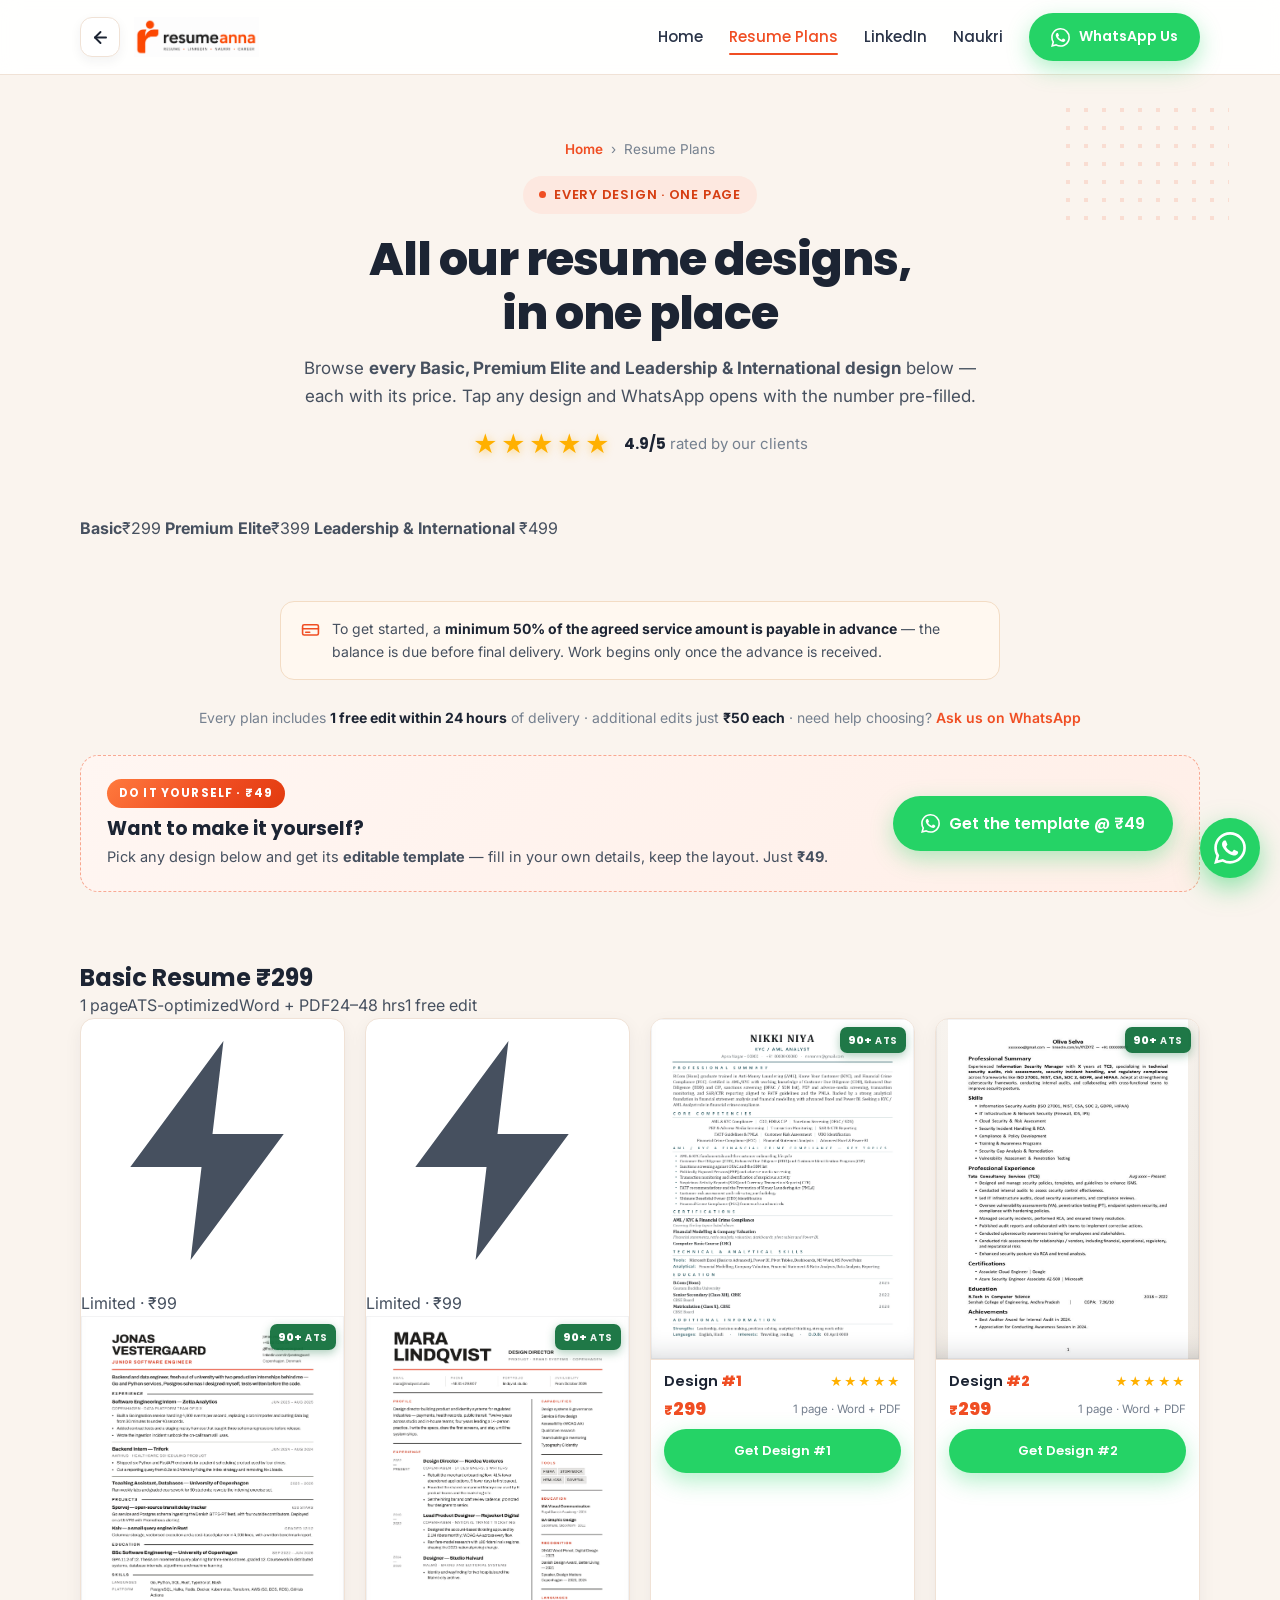
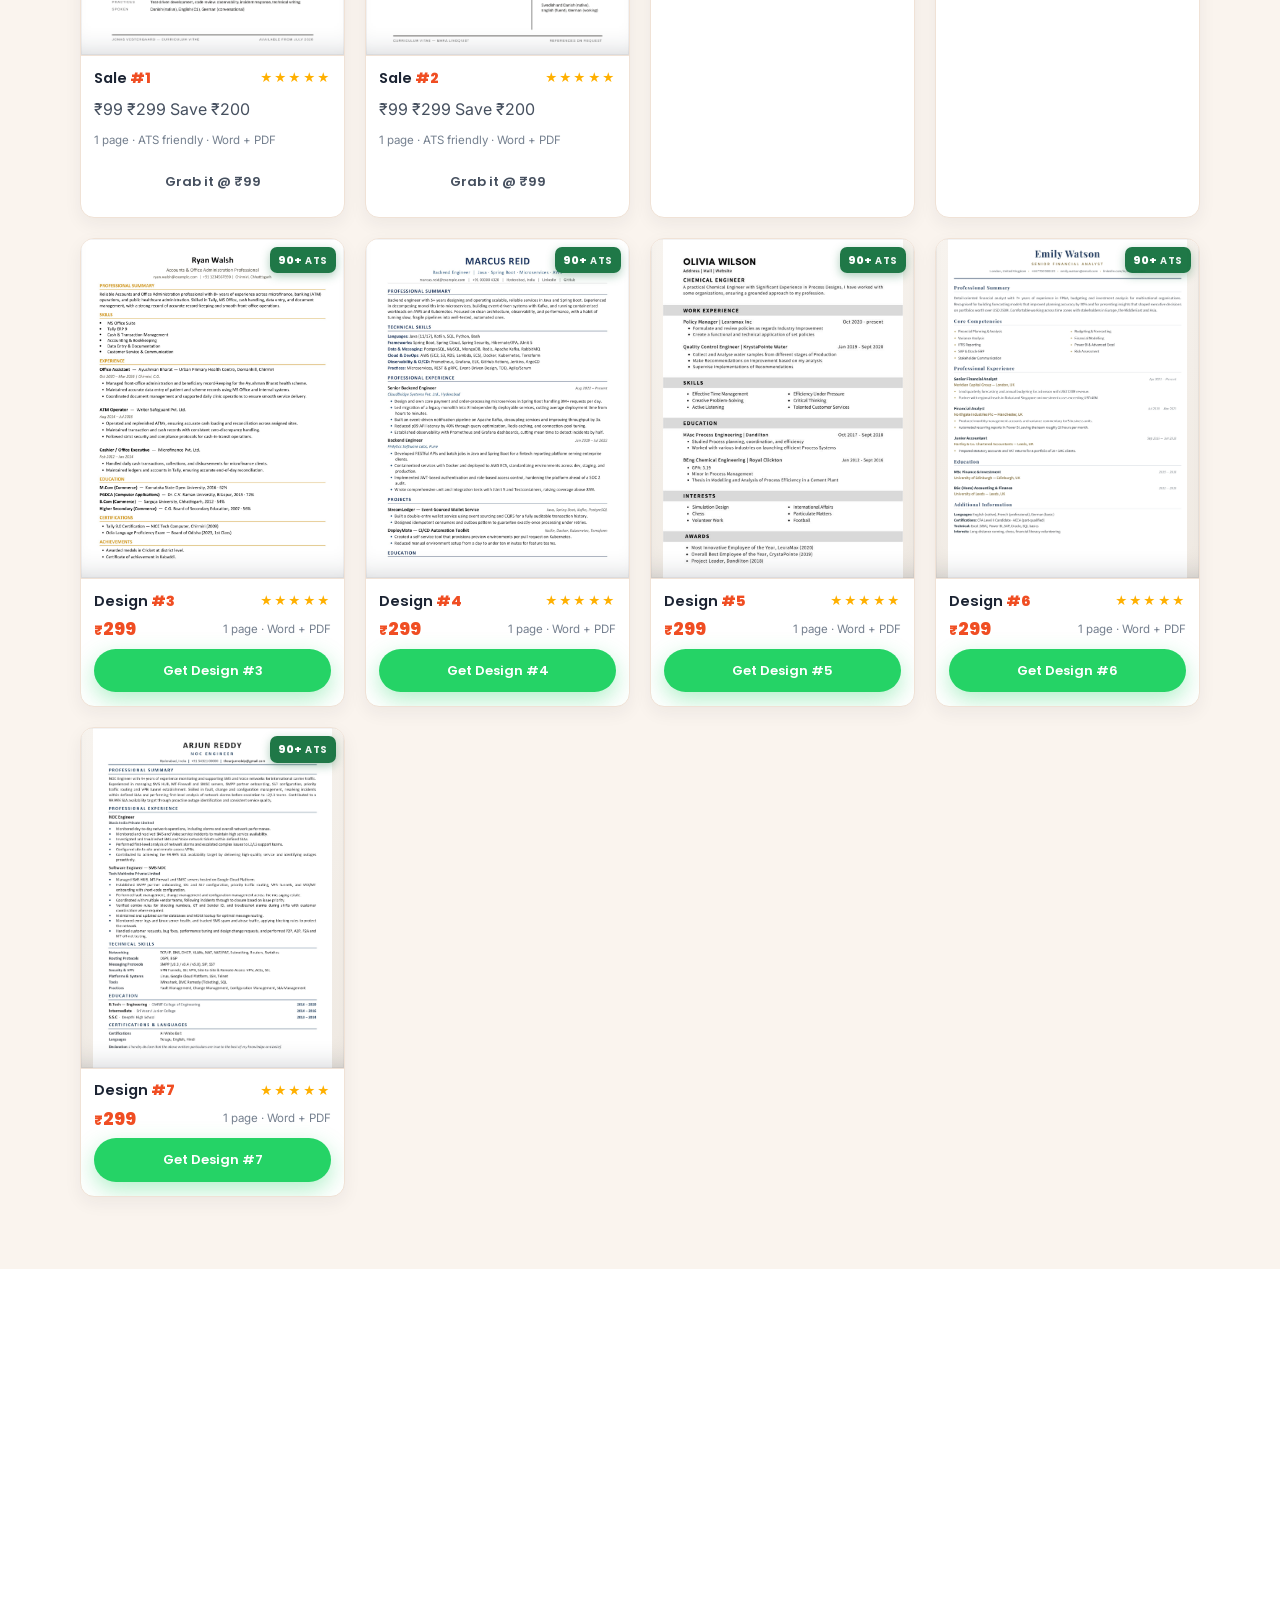
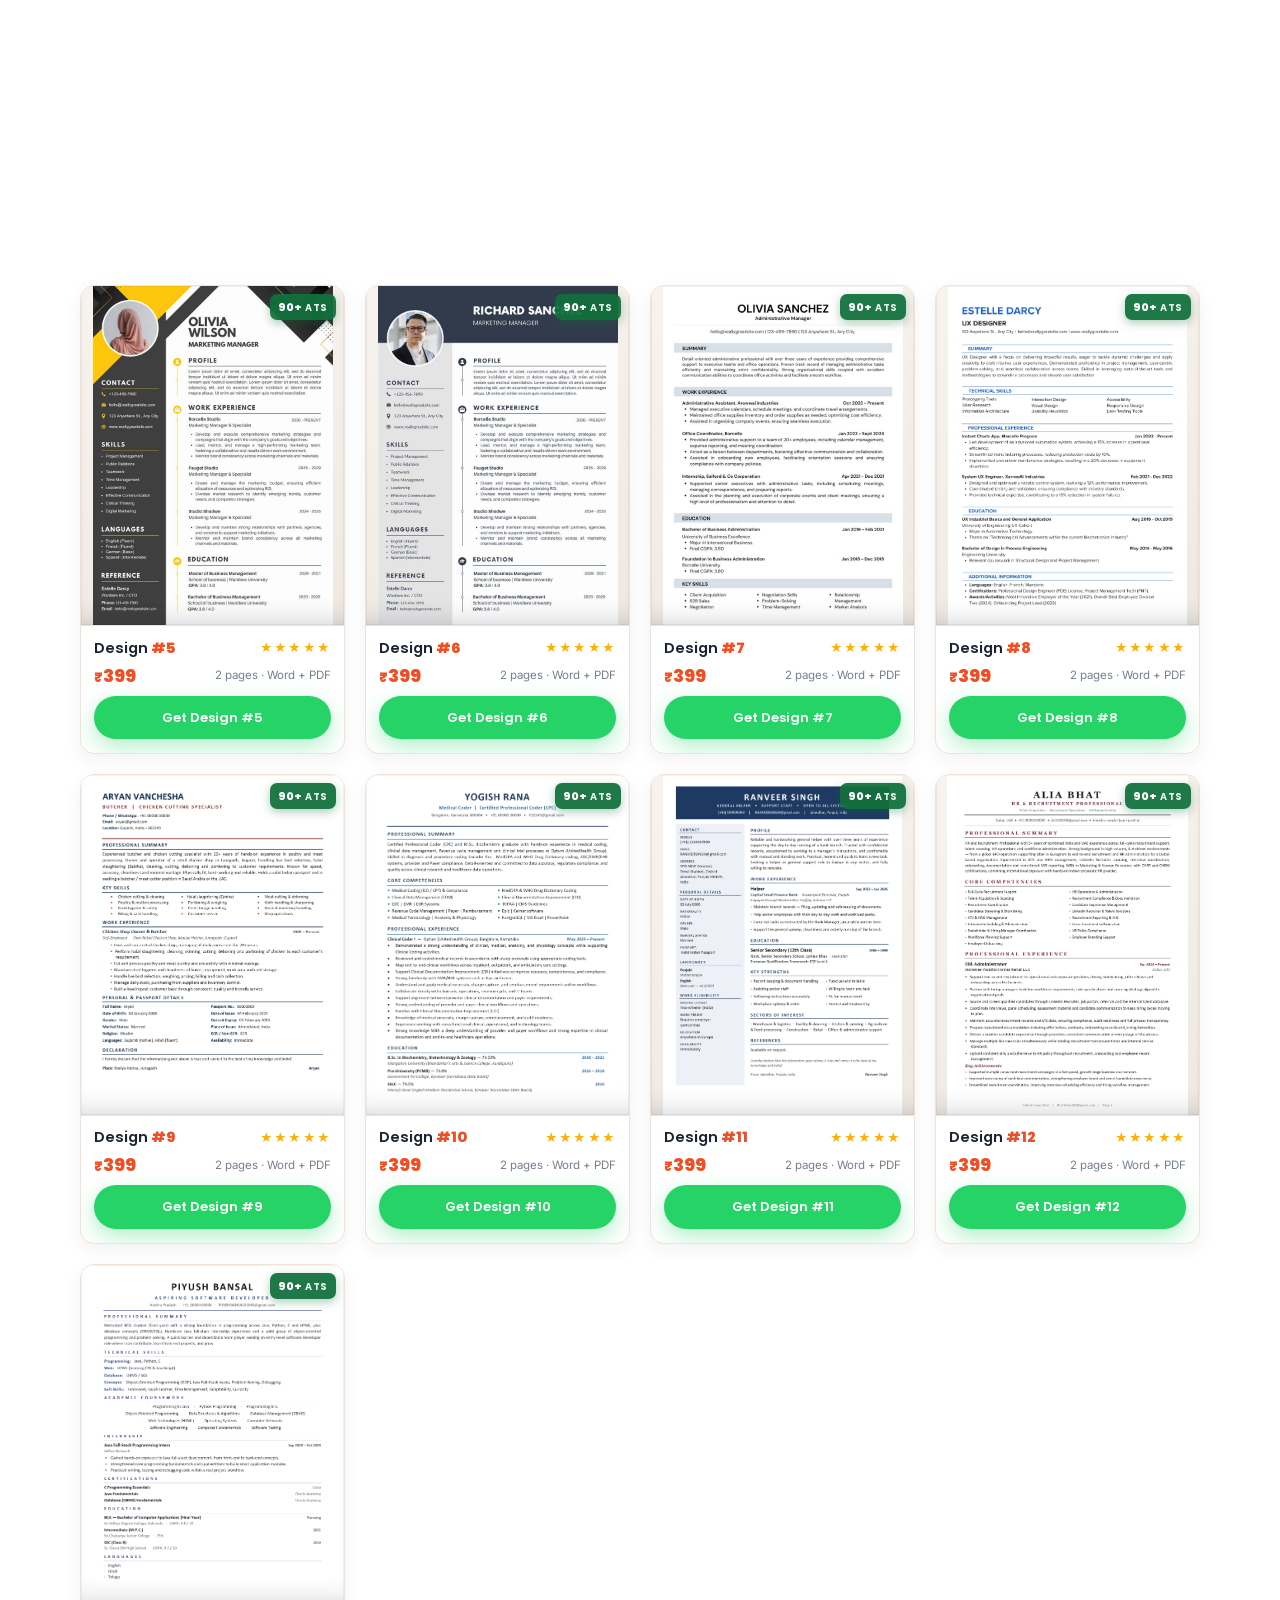
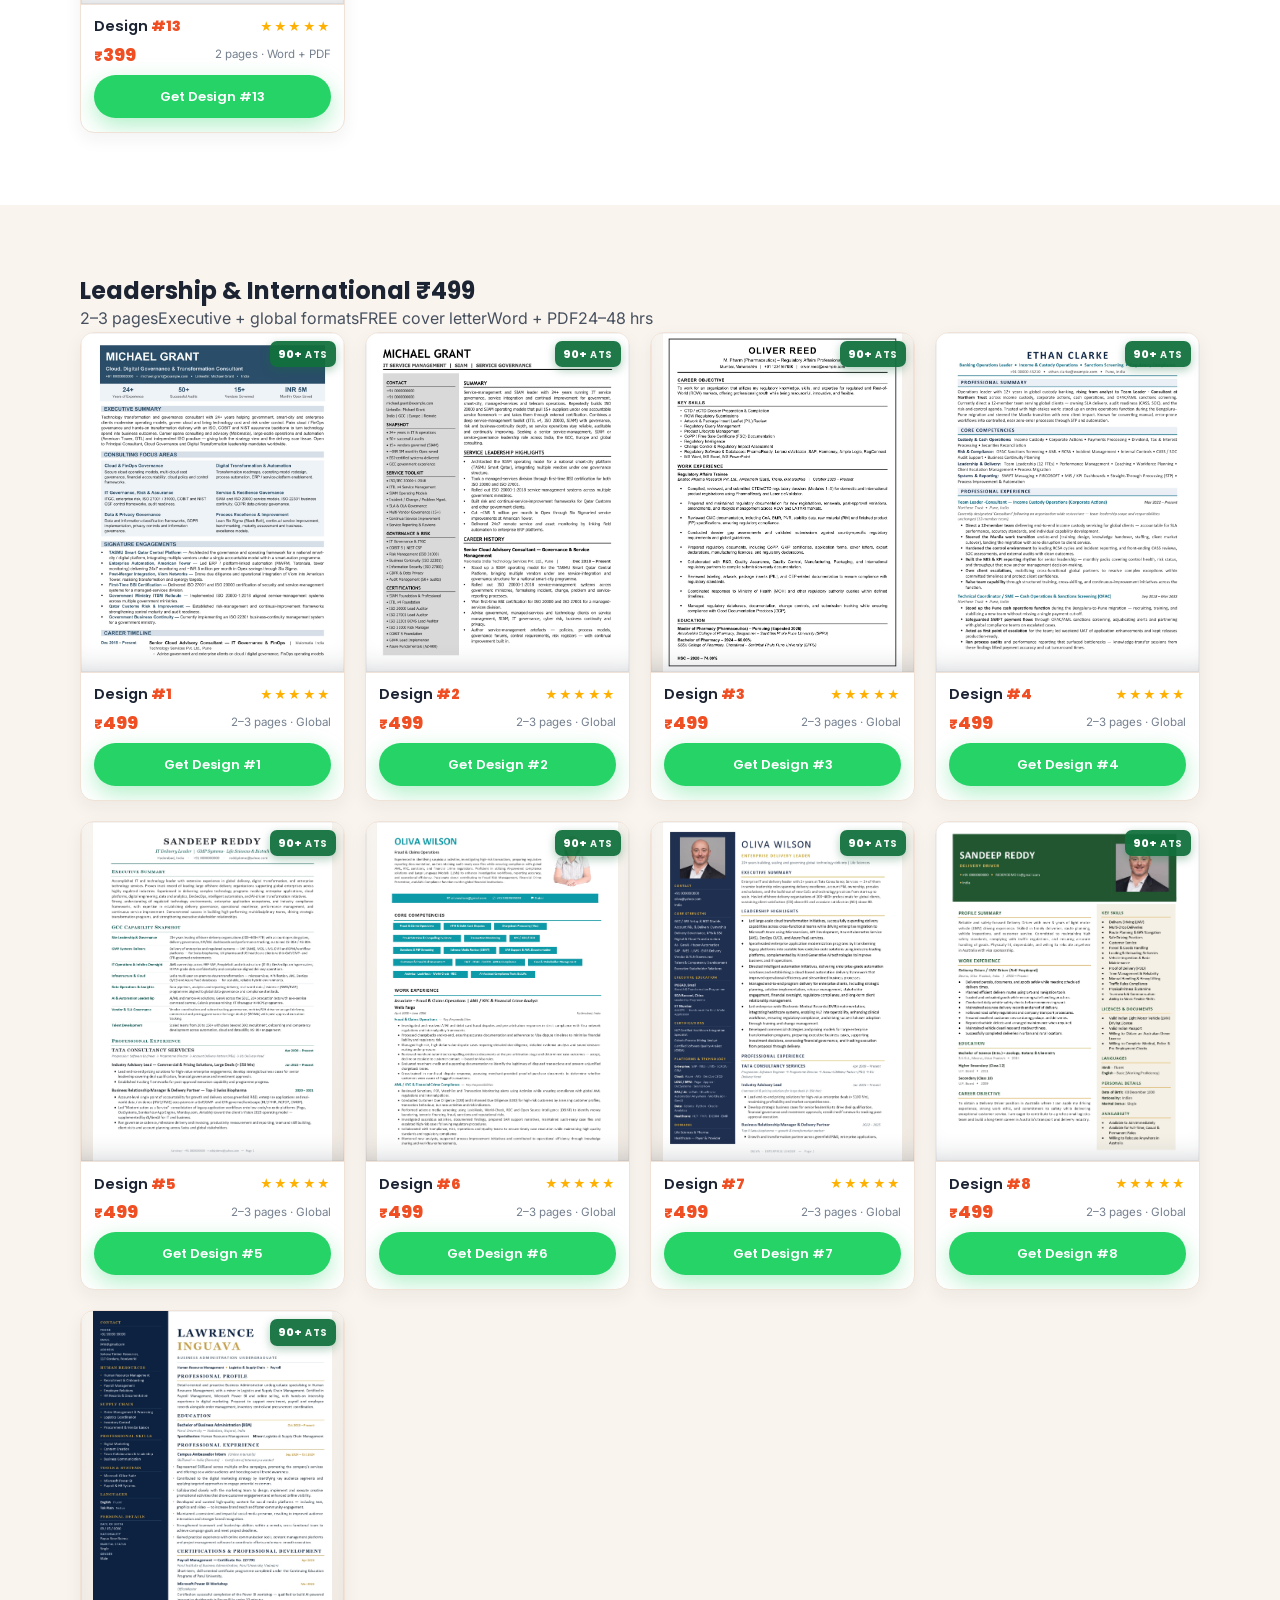
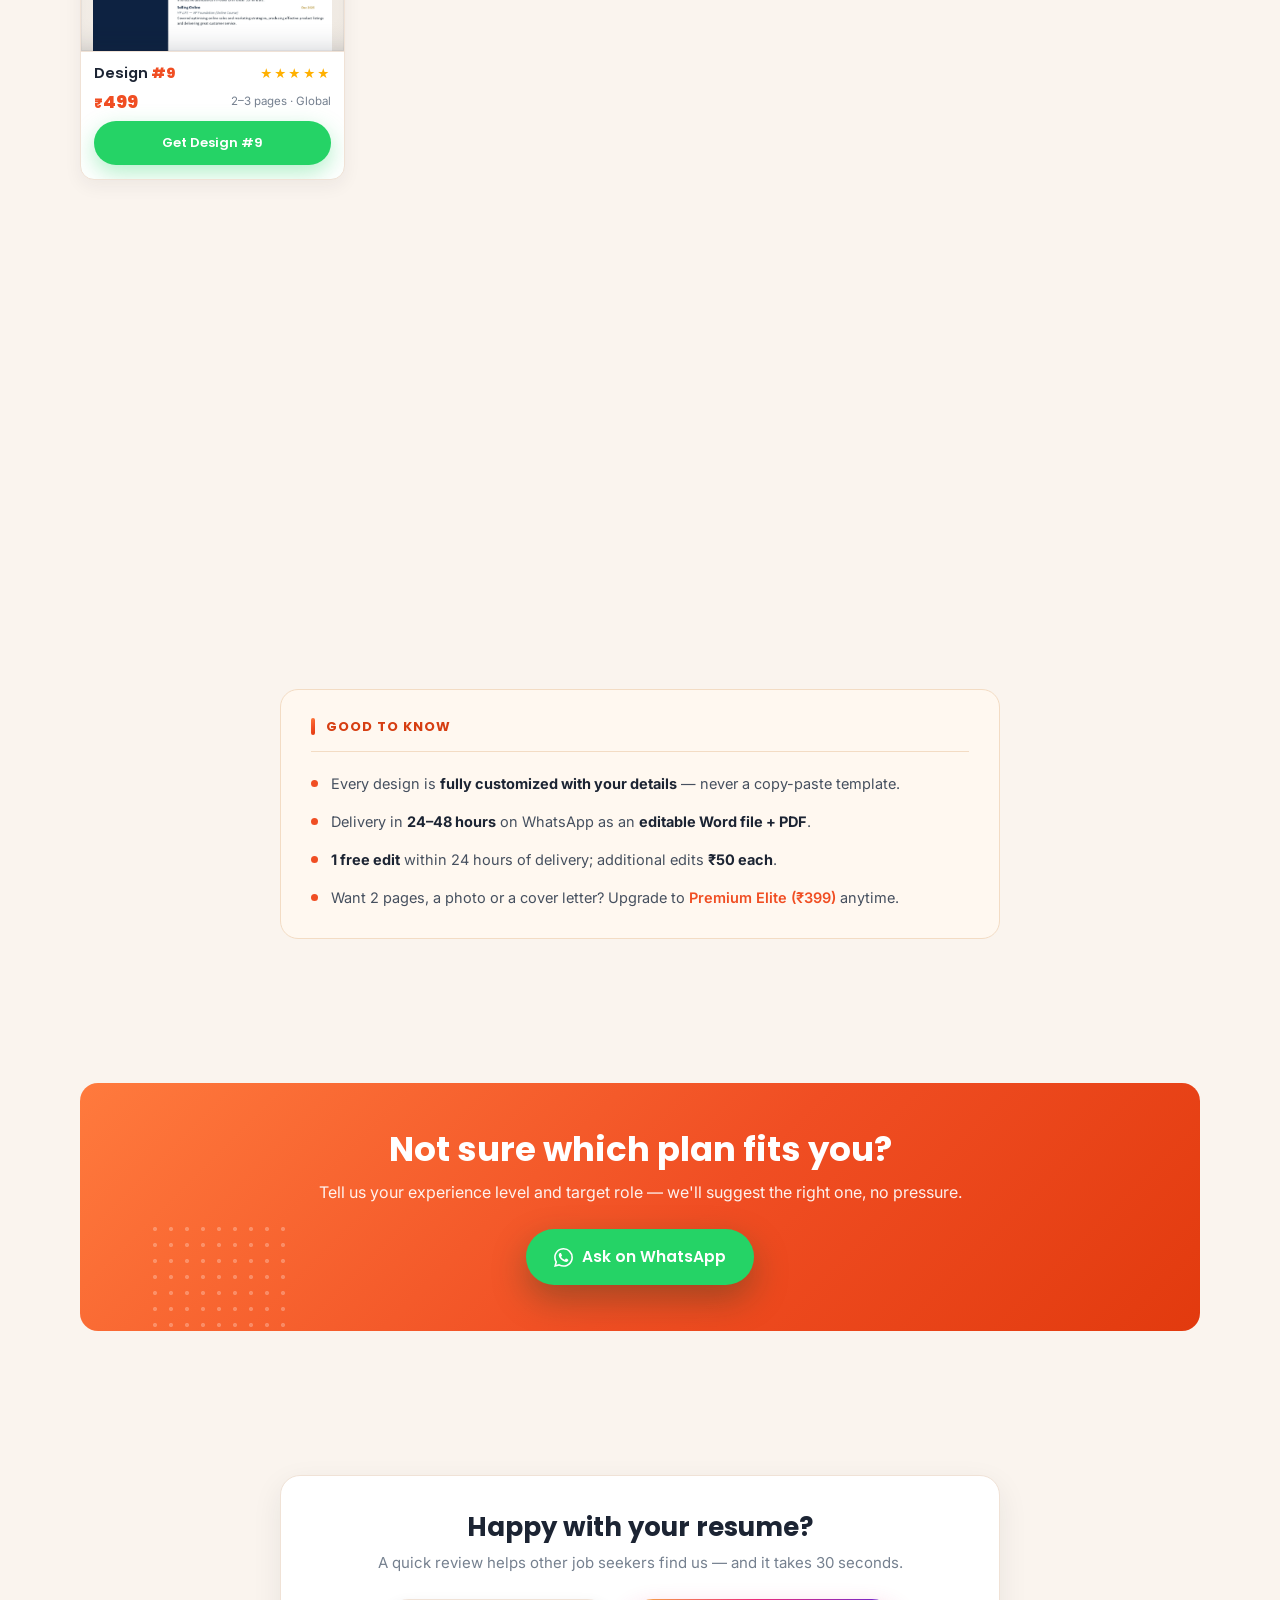
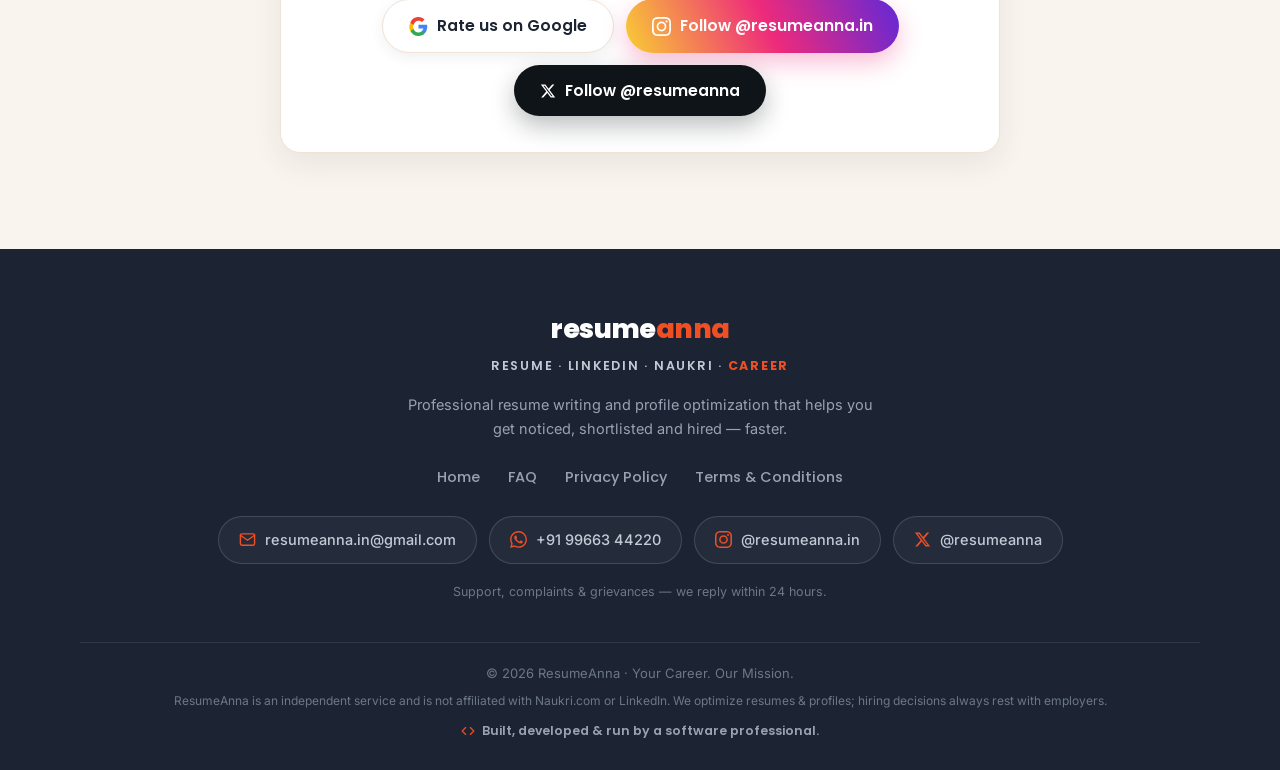
==== commit 3528b1ba: "Update basic-resume.html" ====
--- a/basic-resume.html
+++ b/basic-resume.html
@@ -1,347 +1,23 @@
 <!DOCTYPE html>
 <html lang="en">
 <head>
-  <meta charset="UTF-8">
-  <meta name="viewport" content="width=device-width, initial-scale=1.0">
-  <title>Basic Resume ₹299 — 1-Page ATS Friendly | ResumeAnna</title>
-  <meta name="description" content="Basic Resume at ₹299 — a crisp 1-page ATS-friendly resume for freshers and entry-level job seekers. Editable Word + PDF in 24–48 hours. Order on WhatsApp.">
-  <meta name="theme-color" content="#F04E23">
-  <link rel="icon" type="image/png" href="assets/favicon.png">
-  <link rel="preconnect" href="https://fonts.googleapis.com">
-  <link rel="preconnect" href="https://fonts.gstatic.com" crossorigin>
-  <link href="https://fonts.googleapis.com/css2?family=Poppins:wght@500;600;700;800&family=Inter:wght@400;500;600;700&display=swap" rel="stylesheet">
-  <link rel="stylesheet" href="css/style.css?v=4">
-  <script src="js/main.js?v=4" defer></script>
-   <!-- Google tag (gtag.js) -->
-<script async src="https://www.googletagmanager.com/gtag/js?id=G-57ZPYQ6193"></script>
-<script>
-  window.dataLayer = window.dataLayer || [];
-  function gtag(){dataLayer.push(arguments);}
-  gtag('js', new Date());
-
-  gtag('config', 'G-57ZPYQ6193');
-</script>
+<meta charset="UTF-8">
+<meta name="viewport" content="width=device-width, initial-scale=1.0">
+<title>Basic Resume — ₹299 | ResumeAnna</title>
+<meta name="description" content="All Basic Resume designs now live on the single ResumeAnna plans page.">
+<link rel="canonical" href="https://resumeanna.in/resume.html">
+<meta http-equiv="refresh" content="0; url=resume.html#basic">
+<meta name="robots" content="noindex, follow">
+<link rel="icon" type="image/png" href="assets/favicon.png">
+<script>window.location.replace("resume.html#basic");</script>
+<style>
+  body{font-family:"Segoe UI",system-ui,Arial,sans-serif;background:#FAF4EE;color:#46505F;
+       display:grid;place-items:center;min-height:100vh;margin:0;text-align:center;padding:24px}
+  a{color:#F04E23;font-weight:700}
+</style>
 </head>
 <body>
-
-  <!-- ======= Header ======= -->
-  <header class="site-head">
-    <div class="container head-in">
-      <a class="back-btn" href="resume.html" data-back aria-label="Go back"><svg viewBox="0 0 24 24" fill="none" stroke="currentColor" stroke-width="2.4" stroke-linecap="round" stroke-linejoin="round" aria-hidden="true"><line x1="19" y1="12" x2="5" y2="12"/><polyline points="12 19 5 12 12 5"/></svg></a>
-      <a class="brand" href="index.html">
-        <img src="assets/logo.png" alt="ResumeAnna — Resume, LinkedIn, Naukri, Career">
-      </a>
-      <button class="nav-toggle" aria-label="Open menu"><span class="bars"><span></span><span></span><span></span></span> Menu</button>
-      <nav class="site-nav">
-        <a href="index.html">Home</a>
-        <a href="resume.html" class="active">Resume Plans</a>
-        <a href="linkedin.html">LinkedIn</a>
-        <a href="naukri.html">Naukri</a>
-        <a class="btn btn-wa btn-sm" href="https://wa.me/919966344220?text=Hi%20ResumeAnna!%20I%20want%20the%20Basic%20Resume%20(%E2%82%B9299)." target="_blank" rel="noopener">
-          <svg viewBox="0 0 24 24" fill="currentColor" aria-hidden="true"><path d="M17.472 14.382c-.297-.149-1.758-.867-2.03-.967-.273-.099-.471-.148-.67.15-.197.297-.767.966-.94 1.164-.173.199-.347.223-.644.075-.297-.15-1.255-.463-2.39-1.475-.883-.788-1.48-1.761-1.653-2.059-.173-.297-.018-.458.13-.606.134-.133.298-.347.446-.52.149-.174.198-.298.298-.497.099-.198.05-.371-.025-.52-.075-.149-.669-1.612-.916-2.207-.242-.579-.487-.5-.669-.51-.173-.008-.371-.01-.57-.01-.198 0-.52.074-.792.372-.272.297-1.04 1.016-1.04 2.479 0 1.462 1.065 2.875 1.213 3.074.149.198 2.096 3.2 5.077 4.487.709.306 1.262.489 1.694.625.712.227 1.36.195 1.871.118.571-.085 1.758-.719 2.006-1.413.248-.694.248-1.289.173-1.413-.074-.124-.272-.198-.57-.347m-5.421 7.403h-.004a9.87 9.87 0 01-5.031-1.378l-.361-.214-3.741.982.998-3.648-.235-.374a9.86 9.86 0 01-1.51-5.26c.001-5.45 4.436-9.884 9.888-9.884 2.64 0 5.122 1.03 6.988 2.898a9.825 9.825 0 012.893 6.994c-.003 5.45-4.437 9.884-9.885 9.884m8.413-18.297A11.815 11.815 0 0012.05 0C5.495 0 .16 5.335.157 11.892c0 2.096.547 4.142 1.588 5.945L.057 24l6.305-1.654a11.882 11.882 0 005.683 1.448h.005c6.554 0 11.89-5.335 11.893-11.893a11.821 11.821 0 00-3.48-8.413z"/></svg>
-          WhatsApp Us
-        </a>
-      </nav>
-    </div>
-  </header>
-
-  <!-- ======= Page hero ======= -->
-  <section class="page-hero">
-    <div class="container">
-      <span class="crumb"><a href="index.html">Home</a> &nbsp;›&nbsp; <a href="resume.html">Resume Plans</a> &nbsp;›&nbsp; Basic Resume</span><br>
-      <span class="eyebrow">Clean · ATS Friendly · Professional</span>
-      <h1>Basic Resume — <span class="accent" style="color:var(--orange)">₹299</span></h1>
-      <p class="lead">A crisp <strong>1-page, ATS-friendly resume</strong> made for <strong>freshers &amp; entry-level</strong> job seekers. Clean, professional and ready in 24–48 hours.</p>
-      <div class="rating">
-        <div class="stars" aria-hidden="true">
-          <span style="--d:.15s">★</span><span style="--d:.3s">★</span><span style="--d:.45s">★</span><span style="--d:.6s">★</span><span style="--d:.75s">★</span>
-        </div>
-        <p><strong>4.9/5</strong> rated by our clients</p>
-      </div>
-      <div class="policy reveal" style="margin-top:22px">
-        <span class="chip chip-ats">90+ ATS Score</span>
-        <span class="chip">1-page format</span>
-        <span class="chip">ATS friendly</span>
-        <span class="chip">Word + PDF</span>
-        <span class="chip">24–48 hrs</span>
-        <span class="chip">1 free edit</span>
-      </div>
-    </div>
-  </section>
-
-  <!-- ======= DIY editable template ======= -->
-  <section class="diy-wrap">
-    <div class="container">
-      <div class="diy-band reveal">
-        <div class="diy-text">
-          <span class="diy-badge">Do it yourself · ₹49</span>
-          <h3>Want to make it yourself?</h3>
-          <p>Pick any design below and get its <strong>editable template</strong> — fill in your own details, keep the layout. Just <strong>₹49</strong>.</p>
-        </div>
-        <a class="btn btn-wa" href="https://wa.me/919966344220?text=Hi%20ResumeAnna!%20I%20want%20the%20editable%20Basic%20Resume%20template%20(%E2%82%B949)%20-%20I%20will%20share%20the%20design%20number." target="_blank" rel="noopener"><svg viewBox="0 0 24 24" fill="currentColor" aria-hidden="true"><path d="M17.472 14.382c-.297-.149-1.758-.867-2.03-.967-.273-.099-.471-.148-.67.15-.197.297-.767.966-.94 1.164-.173.199-.347.223-.644.075-.297-.15-1.255-.463-2.39-1.475-.883-.788-1.48-1.761-1.653-2.059-.173-.297-.018-.458.13-.606.134-.133.298-.347.446-.52.149-.174.198-.298.298-.497.099-.198.05-.371-.025-.52-.075-.149-.669-1.612-.916-2.207-.242-.579-.487-.5-.669-.51-.173-.008-.371-.01-.57-.01-.198 0-.52.074-.792.372-.272.297-1.04 1.016-1.04 2.479 0 1.462 1.065 2.875 1.213 3.074.149.198 2.096 3.2 5.077 4.487.709.306 1.262.489 1.694.625.712.227 1.36.195 1.871.118.571-.085 1.758-.719 2.006-1.413.248-.694.248-1.289.173-1.413-.074-.124-.272-.198-.57-.347m-5.421 7.403h-.004a9.87 9.87 0 01-5.031-1.378l-.361-.214-3.741.982.998-3.648-.235-.374a9.86 9.86 0 01-1.51-5.26c.001-5.45 4.436-9.884 9.888-9.884 2.64 0 5.122 1.03 6.988 2.898a9.825 9.825 0 012.893 6.994c-.003 5.45-4.437 9.884-9.885 9.884m8.413-18.297A11.815 11.815 0 0012.05 0C5.495 0 .16 5.335.157 11.892c0 2.096.547 4.142 1.588 5.945L.057 24l6.305-1.654a11.882 11.882 0 005.683 1.448h.005c6.554 0 11.89-5.335 11.893-11.893a11.821 11.821 0 00-3.48-8.413z"/></svg> Get the template @ ₹49</a>
-      </div>
-    </div>
-  </section>
-
-  <!-- ======= What you get ======= -->
-  <section class="bg-white" style="padding:48px 0">
-    <div class="container">
-      <div class="includes reveal">
-        <h3><span>What you get</span><span class="amt">₹299</span></h3>
-        <ul>
-          <li>Crisp 1-page ATS-friendly resume</li>
-          <li>Written for freshers &amp; entry-level roles</li>
-          <li>Editable Word file + PDF</li>
-          <li>Delivery in 24–48 hours on WhatsApp</li>
-          <li>1 free edit within 24 hours</li>
-          <li>Works on Naukri, LinkedIn &amp; all job portals</li>
-        </ul>
-      </div>
-    </div>
-  </section>
-
-  <!-- ======= Designs ======= -->
-  <section>
-    <div class="container">
-      <div class="sec-head reveal">
-        <span class="eyebrow">Pick a Design</span>
-        <h2>Choose your Basic Resume design</h2>
-        <p>Tap a design and WhatsApp opens with the number pre-filled. Every layout is rewritten around <strong>your</strong> details — never a fill-in-the-blanks template.</p>
-      </div>
-
-      <div class="sample-grid">
-        <!-- #1 -->
-        <div class="sample-card reveal">
-          <div class="thumb">
-            <span class="ats-badge">90+ <b>ATS</b></span>
-            <div class="thumb-ph">
-              <div class="ph-head"><span class="ph-dot"></span><span class="ph-name"></span></div>
-              <div class="ln or"></div>
-              <div class="ln" style="width:92%"></div>
-              <div class="ln" style="width:80%"></div>
-              <div class="ln" style="width:86%"></div>
-              <div class="ln or"></div>
-              <div class="ln" style="width:76%"></div>
-              <div class="ln" style="width:88%"></div>
-              <span class="ph-soon">Design preview coming soon</span>
-            </div>
-            <img src="assets/samples/basic-1.jpg" alt="Basic resume design #1" loading="lazy" onerror="this.style.display='none'">
-          </div>
-          <div class="sample-body">
-            <div class="sample-row"><h3>Design <span class="num">#1</span></h3><span class="mini-stars">★★★★★</span></div>
-            <div class="sample-row"><span class="sample-price"><span class="rupee">₹</span>299</span><span class="sample-meta">1 page · Word + PDF</span></div>
-            <a class="btn btn-wa btn-sm btn-block" href="https://wa.me/919966344220?text=Hi%20ResumeAnna!%20I%20want%20the%20Basic%20Resume%20(%E2%82%B9299)%20-%20Design%20%231" target="_blank" rel="noopener">Get Design #1</a>
-          </div>
-        </div>
-
-        <!-- #2 -->
-        <div class="sample-card reveal d1">
-          <div class="thumb">
-            <span class="ats-badge">90+ <b>ATS</b></span>
-            <div class="thumb-ph">
-              <div class="ph-head"><span class="ph-dot"></span><span class="ph-name"></span></div>
-              <div class="ln or"></div>
-              <div class="ln" style="width:88%"></div>
-              <div class="ln" style="width:94%"></div>
-              <div class="ln" style="width:78%"></div>
-              <div class="ln or"></div>
-              <div class="ln" style="width:84%"></div>
-              <div class="ln" style="width:70%"></div>
-              <span class="ph-soon">Design preview coming soon</span>
-            </div>
-            <img src="assets/samples/basic-2.jpg" alt="Basic resume design #2" loading="lazy" onerror="this.style.display='none'">
-          </div>
-          <div class="sample-body">
-            <div class="sample-row"><h3>Design <span class="num">#2</span></h3><span class="mini-stars">★★★★★</span></div>
-            <div class="sample-row"><span class="sample-price"><span class="rupee">₹</span>299</span><span class="sample-meta">1 page · Word + PDF</span></div>
-            <a class="btn btn-wa btn-sm btn-block" href="https://wa.me/919966344220?text=Hi%20ResumeAnna!%20I%20want%20the%20Basic%20Resume%20(%E2%82%B9299)%20-%20Design%20%232" target="_blank" rel="noopener">Get Design #2</a>
-          </div>
-        </div>
-
-        <!-- #3 -->
-        <div class="sample-card reveal d2">
-          <div class="thumb">
-            <span class="ats-badge">90+ <b>ATS</b></span>
-            <div class="thumb-ph">
-              <div class="ph-head"><span class="ph-dot"></span><span class="ph-name"></span></div>
-              <div class="ln or"></div>
-              <div class="ln" style="width:90%"></div>
-              <div class="ln" style="width:82%"></div>
-              <div class="ln" style="width:88%"></div>
-              <div class="ln or"></div>
-              <div class="ln" style="width:72%"></div>
-              <div class="ln" style="width:86%"></div>
-              <span class="ph-soon">Design preview coming soon</span>
-            </div>
-            <img src="assets/samples/basic-3.jpg" alt="Basic resume design #3" loading="lazy" onerror="this.style.display='none'">
-          </div>
-          <div class="sample-body">
-            <div class="sample-row"><h3>Design <span class="num">#3</span></h3><span class="mini-stars">★★★★★</span></div>
-            <div class="sample-row"><span class="sample-price"><span class="rupee">₹</span>299</span><span class="sample-meta">1 page · Word + PDF</span></div>
-            <a class="btn btn-wa btn-sm btn-block" href="https://wa.me/919966344220?text=Hi%20ResumeAnna!%20I%20want%20the%20Basic%20Resume%20(%E2%82%B9299)%20-%20Design%20%233" target="_blank" rel="noopener">Get Design #3</a>
-          </div>
-        </div>
-
-        <!-- #4 -->
-        <div class="sample-card reveal d3">
-          <div class="thumb">
-            <span class="ats-badge">90+ <b>ATS</b></span>
-            <div class="thumb-ph">
-              <div class="ph-head"><span class="ph-dot"></span><span class="ph-name"></span></div>
-              <div class="ln or"></div>
-              <div class="ln" style="width:86%"></div>
-              <div class="ln" style="width:92%"></div>
-              <div class="ln" style="width:74%"></div>
-              <div class="ln or"></div>
-              <div class="ln" style="width:88%"></div>
-              <div class="ln" style="width:78%"></div>
-              <span class="ph-soon">Design preview coming soon</span>
-            </div>
-            <img src="assets/samples/basic-4.jpg" alt="Basic resume design #4" loading="lazy" onerror="this.style.display='none'">
-          </div>
-          <div class="sample-body">
-            <div class="sample-row"><h3>Design <span class="num">#4</span></h3><span class="mini-stars">★★★★★</span></div>
-            <div class="sample-row"><span class="sample-price"><span class="rupee">₹</span>299</span><span class="sample-meta">1 page · Word + PDF</span></div>
-            <a class="btn btn-wa btn-sm btn-block" href="https://wa.me/919966344220?text=Hi%20ResumeAnna!%20I%20want%20the%20Basic%20Resume%20(%E2%82%B9299)%20-%20Design%20%234" target="_blank" rel="noopener">Get Design #4</a>
-          </div>
-        </div>
-
-        <!-- #5 -->
-        <div class="sample-card reveal d4">
-          <div class="thumb">
-            <span class="ats-badge">90+ <b>ATS</b></span>
-            <div class="thumb-ph">
-              <div class="ph-head"><span class="ph-dot"></span><span class="ph-name"></span></div>
-              <div class="ln or"></div>
-              <div class="ln" style="width:94%"></div>
-              <div class="ln" style="width:80%"></div>
-              <div class="ln" style="width:90%"></div>
-              <div class="ln or"></div>
-              <div class="ln" style="width:76%"></div>
-              <div class="ln" style="width:84%"></div>
-              <span class="ph-soon">Design preview coming soon</span>
-            </div>
-            <img src="assets/samples/basic-5.jpg" alt="Basic resume design #5" loading="lazy" onerror="this.style.display='none'">
-          </div>
-          <div class="sample-body">
-            <div class="sample-row"><h3>Design <span class="num">#5</span></h3><span class="mini-stars">★★★★★</span></div>
-            <div class="sample-row"><span class="sample-price"><span class="rupee">₹</span>299</span><span class="sample-meta">1 page · Word + PDF</span></div>
-            <a class="btn btn-wa btn-sm btn-block" href="https://wa.me/919966344220?text=Hi%20ResumeAnna!%20I%20want%20the%20Basic%20Resume%20(%E2%82%B9299)%20-%20Design%20%235" target="_blank" rel="noopener">Get Design #5</a>
-          </div>
-        </div>
-
-        <!-- #6 -->
-        <div class="sample-card reveal">
-          <div class="thumb">
-            <span class="ats-badge">90+ <b>ATS</b></span>
-            <div class="thumb-ph">
-              <div class="ph-head"><span class="ph-dot"></span><span class="ph-name"></span></div>
-              <div class="ln or"></div>
-              <div class="ln" style="width:92%"></div>
-              <div class="ln" style="width:80%"></div>
-              <div class="ln" style="width:86%"></div>
-              <div class="ln or"></div>
-              <div class="ln" style="width:76%"></div>
-              <div class="ln" style="width:88%"></div>
-              <span class="ph-soon">Design preview coming soon</span>
-            </div>
-            <img src="assets/samples/basic-6.jpg" alt="Basic resume design #6" loading="lazy" onerror="this.style.display='none'">
-          </div>
-          <div class="sample-body">
-            <div class="sample-row"><h3>Design <span class="num">#6</span></h3><span class="mini-stars">★★★★★</span></div>
-            <div class="sample-row"><span class="sample-price"><span class="rupee">₹</span>299</span><span class="sample-meta">1 page · Word + PDF</span></div>
-            <a class="btn btn-wa btn-sm btn-block" href="https://wa.me/919966344220?text=Hi%20ResumeAnna!%20I%20want%20the%20Basic%20Resume%20(%E2%82%B9299)%20-%20Design%20%236" target="_blank" rel="noopener">Get Design #6</a>
-          </div>
-        </div>
-
-        <!-- #7 -->
-        <div class="sample-card reveal d1">
-          <div class="thumb">
-            <span class="ats-badge">90+ <b>ATS</b></span>
-            <div class="thumb-ph">
-              <div class="ph-head"><span class="ph-dot"></span><span class="ph-name"></span></div>
-              <div class="ln or"></div>
-              <div class="ln" style="width:92%"></div>
-              <div class="ln" style="width:80%"></div>
-              <div class="ln" style="width:86%"></div>
-              <div class="ln or"></div>
-              <div class="ln" style="width:76%"></div>
-              <div class="ln" style="width:88%"></div>
-              <span class="ph-soon">Design preview coming soon</span>
-            </div>
-            <img src="assets/samples/basic-7.jpg" alt="Basic resume design #7" loading="lazy" onerror="this.style.display='none'">
-          </div>
-          <div class="sample-body">
-            <div class="sample-row"><h3>Design <span class="num">#7</span></h3><span class="mini-stars">★★★★★</span></div>
-            <div class="sample-row"><span class="sample-price"><span class="rupee">₹</span>299</span><span class="sample-meta">1 page · Word + PDF</span></div>
-            <a class="btn btn-wa btn-sm btn-block" href="https://wa.me/919966344220?text=Hi%20ResumeAnna!%20I%20want%20the%20Basic%20Resume%20(%E2%82%B9299)%20-%20Design%20%237" target="_blank" rel="noopener">Get Design #7</a>
-          </div>
-        </div>
-      </div>
-
-      <!-- Note -->
-      <div class="note-box mt-40 reveal">
-        <h4>Good to know</h4>
-        <ul>
-          <li>Every design is <strong>fully customized with your details</strong> — never a copy-paste template.</li>
-          <li>Delivery in <strong>24–48 hours</strong> on WhatsApp as an <strong>editable Word file + PDF</strong>.</li>
-          <li><strong>1 free edit</strong> within 24 hours of delivery; additional edits <strong>₹50 each</strong>.</li>
-          <li>Want 2 pages, a photo or a cover letter? Upgrade to <a href="premium-resume.html" style="color:var(--orange);font-weight:600">Premium Elite (₹399)</a> anytime.</li>
-        </ul>
-      </div>
-    </div>
-  </section>
-
-  <!-- ======= Reviews &amp; social ======= -->
-  <section style="padding-bottom:56px">
-    <div class="container">
-      <div class="review-band reveal">
-        <h3>Happy with your resume?</h3>
-        <p>A quick review helps other job seekers find us — and it takes 30 seconds.</p>
-        <div class="review-actions">
-          <a class="btn btn-google" href="https://share.google/l2VAOfeDfMd7XkNS9" target="_blank" rel="noopener"><svg viewBox="0 0 24 24" aria-hidden="true"><path fill="#4285F4" d="M23.06 12.25c0-.85-.08-1.67-.22-2.45H12v4.63h6.2a5.3 5.3 0 01-2.3 3.48v2.89h3.72c2.18-2 3.44-4.96 3.44-8.55z"/><path fill="#34A853" d="M12 24c3.1 0 5.7-1.03 7.6-2.78l-3.72-2.89c-1.03.69-2.35 1.1-3.88 1.1-2.99 0-5.52-2.02-6.43-4.73H1.73v2.98A11.99 11.99 0 0012 24z"/><path fill="#FBBC05" d="M5.57 14.7a7.2 7.2 0 010-4.6V7.12H1.73a12 12 0 000 10.76l3.84-2.98z"/><path fill="#EA4335" d="M12 4.75c1.69 0 3.2.58 4.4 1.72l3.3-3.3C17.7 1.2 15.1 0 12 0 7.3 0 3.25 2.7 1.73 7.12L5.57 10.1C6.48 7.39 9.01 4.75 12 4.75z"/></svg> Rate us on Google</a>
-          <a class="btn btn-ig" href="https://www.instagram.com/resumeanna.in/" target="_blank" rel="noopener"><svg viewBox="0 0 24 24" fill="currentColor" aria-hidden="true"><path d="M12 2.16c3.2 0 3.58.01 4.85.07 1.17.05 1.8.25 2.23.41.56.22.96.48 1.38.9.42.42.68.82.9 1.38.16.42.36 1.06.41 2.23.06 1.27.07 1.65.07 4.85s-.01 3.58-.07 4.85c-.05 1.17-.25 1.8-.41 2.23-.22.56-.48.96-.9 1.38-.42.42-.82.68-1.38.9-.42.16-1.06.36-2.23.41-1.27.06-1.65.07-4.85.07s-3.58-.01-4.85-.07c-1.17-.05-1.8-.25-2.23-.41-.56-.22-.96-.48-1.38-.9-.42-.42-.68-.82-.9-1.38-.16-.42-.36-1.06-.41-2.23-.06-1.27-.07-1.65-.07-4.85s.01-3.58.07-4.85c.05-1.17.25-1.8.41-2.23.22-.56.48-.96.9-1.38.42-.42.82-.68 1.38-.9.42-.16 1.06-.36 2.23-.41 1.27-.06 1.65-.07 4.85-.07M12 0C8.74 0 8.33.01 7.05.07 5.78.13 4.9.33 4.14.63c-.79.3-1.46.72-2.13 1.38A5.9 5.9 0 00.63 4.14c-.3.76-.5 1.64-.56 2.91C.01 8.33 0 8.74 0 12s.01 3.67.07 4.95c.06 1.27.26 2.15.56 2.91.3.79.72 1.46 1.38 2.13a5.9 5.9 0 002.13 1.38c.76.3 1.64.5 2.91.56C8.33 23.99 8.74 24 12 24s3.67-.01 4.95-.07c1.27-.06 2.15-.26 2.91-.56a5.9 5.9 0 002.13-1.38 5.9 5.9 0 001.38-2.13c.3-.76.5-1.64.56-2.91.06-1.28.07-1.69.07-4.95s-.01-3.67-.07-4.95c-.06-1.27-.26-2.15-.56-2.91a5.9 5.9 0 00-1.38-2.13A5.9 5.9 0 0019.86.63c-.76-.3-1.64-.5-2.91-.56C15.67.01 15.26 0 12 0zm0 5.84a6.16 6.16 0 100 12.32 6.16 6.16 0 000-12.32zm0 10.16a4 4 0 110-8 4 4 0 010 8zm7.85-10.4a1.44 1.44 0 11-2.88 0 1.44 1.44 0 012.88 0z"/></svg> Follow @resumeanna.in</a>
-          <a class="btn btn-x" href="https://x.com/resumeanna" target="_blank" rel="noopener"><svg viewBox="0 0 24 24" fill="currentColor" aria-hidden="true"><path d="M18.244 2.25h3.308l-7.227 8.26 8.502 11.24H16.17l-5.214-6.817L4.99 21.75H1.68l7.73-8.835L1.254 2.25H8.08l4.713 6.231zm-1.161 17.52h1.833L7.084 4.126H5.117z"/></svg> Follow @resumeanna</a>
-        </div>
-      </div>
-    </div>
-  </section>
-
-  <!-- ======= Footer ======= -->
-  <footer class="site-foot">
-    <div class="container">
-      <div class="foot-main">
-        <span class="foot-brand">resume<span>anna</span></span>
-        <div class="foot-tag">Resume · LinkedIn · Naukri · <b>Career</b></div>
-        <p class="foot-about">Professional resume writing and profile optimization that helps you get noticed, shortlisted and hired — faster.</p>
-
-        <nav class="foot-links" aria-label="Footer">
-          <a href="index.html">Home</a>
-          <a href="faq.html">FAQ</a>
-          <a href="privacy.html">Privacy Policy</a>
-          <a href="terms.html">Terms &amp; Conditions</a>
-        </nav>
-
-        <div class="foot-reach">
-          <a class="foot-chip" href="mailto:resumeanna.in@gmail.com"><svg viewBox="0 0 24 24" fill="none" stroke="currentColor" stroke-width="2" stroke-linecap="round" stroke-linejoin="round" aria-hidden="true"><path d="M4 4h16c1.1 0 2 .9 2 2v12c0 1.1-.9 2-2 2H4c-1.1 0-2-.9-2-2V6c0-1.1.9-2 2-2z"/><polyline points="22,6 12,13 2,6"/></svg> resumeanna.in@gmail.com</a>
-          <a class="foot-chip" href="https://wa.me/919966344220" target="_blank" rel="noopener"><svg viewBox="0 0 24 24" fill="currentColor" aria-hidden="true"><path d="M17.472 14.382c-.297-.149-1.758-.867-2.03-.967-.273-.099-.471-.148-.67.15-.197.297-.767.966-.94 1.164-.173.199-.347.223-.644.075-.297-.15-1.255-.463-2.39-1.475-.883-.788-1.48-1.761-1.653-2.059-.173-.297-.018-.458.13-.606.134-.133.298-.347.446-.52.149-.174.198-.298.298-.497.099-.198.05-.371-.025-.52-.075-.149-.669-1.612-.916-2.207-.242-.579-.487-.5-.669-.51-.173-.008-.371-.01-.57-.01-.198 0-.52.074-.792.372-.272.297-1.04 1.016-1.04 2.479 0 1.462 1.065 2.875 1.213 3.074.149.198 2.096 3.2 5.077 4.487.709.306 1.262.489 1.694.625.712.227 1.36.195 1.871.118.571-.085 1.758-.719 2.006-1.413.248-.694.248-1.289.173-1.413-.074-.124-.272-.198-.57-.347m-5.421 7.403h-.004a9.87 9.87 0 01-5.031-1.378l-.361-.214-3.741.982.998-3.648-.235-.374a9.86 9.86 0 01-1.51-5.26c.001-5.45 4.436-9.884 9.888-9.884 2.64 0 5.122 1.03 6.988 2.898a9.825 9.825 0 012.893 6.994c-.003 5.45-4.437 9.884-9.885 9.884m8.413-18.297A11.815 11.815 0 0012.05 0C5.495 0 .16 5.335.157 11.892c0 2.096.547 4.142 1.588 5.945L.057 24l6.305-1.654a11.882 11.882 0 005.683 1.448h.005c6.554 0 11.89-5.335 11.893-11.893a11.821 11.821 0 00-3.48-8.413z"/></svg> +91 99663 44220</a>
-          <a class="foot-chip" href="https://www.instagram.com/resumeanna.in/" target="_blank" rel="noopener"><svg viewBox="0 0 24 24" fill="currentColor" aria-hidden="true"><path d="M12 2.16c3.2 0 3.58.01 4.85.07 1.17.05 1.8.25 2.23.41.56.22.96.48 1.38.9.42.42.68.82.9 1.38.16.42.36 1.06.41 2.23.06 1.27.07 1.65.07 4.85s-.01 3.58-.07 4.85c-.05 1.17-.25 1.8-.41 2.23-.22.56-.48.96-.9 1.38-.42.42-.82.68-1.38.9-.42.16-1.06.36-2.23.41-1.27.06-1.65.07-4.85.07s-3.58-.01-4.85-.07c-1.17-.05-1.8-.25-2.23-.41-.56-.22-.96-.48-1.38-.9-.42-.42-.68-.82-.9-1.38-.16-.42-.36-1.06-.41-2.23-.06-1.27-.07-1.65-.07-4.85s.01-3.58.07-4.85c.05-1.17.25-1.8.41-2.23.22-.56.48-.96.9-1.38.42-.42.82-.68 1.38-.9.42-.16 1.06-.36 2.23-.41 1.27-.06 1.65-.07 4.85-.07M12 0C8.74 0 8.33.01 7.05.07 5.78.13 4.9.33 4.14.63c-.79.3-1.46.72-2.13 1.38A5.9 5.9 0 00.63 4.14c-.3.76-.5 1.64-.56 2.91C.01 8.33 0 8.74 0 12s.01 3.67.07 4.95c.06 1.27.26 2.15.56 2.91.3.79.72 1.46 1.38 2.13a5.9 5.9 0 002.13 1.38c.76.3 1.64.5 2.91.56C8.33 23.99 8.74 24 12 24s3.67-.01 4.95-.07c1.27-.06 2.15-.26 2.91-.56a5.9 5.9 0 002.13-1.38 5.9 5.9 0 001.38-2.13c.3-.76.5-1.64.56-2.91.06-1.28.07-1.69.07-4.95s-.01-3.67-.07-4.95c-.06-1.27-.26-2.15-.56-2.91a5.9 5.9 0 00-1.38-2.13A5.9 5.9 0 0019.86.63c-.76-.3-1.64-.5-2.91-.56C15.67.01 15.26 0 12 0zm0 5.84a6.16 6.16 0 100 12.32 6.16 6.16 0 000-12.32zm0 10.16a4 4 0 110-8 4 4 0 010 8zm7.85-10.4a1.44 1.44 0 11-2.88 0 1.44 1.44 0 012.88 0z"/></svg> @resumeanna.in</a>
-          <a class="foot-chip" href="https://x.com/resumeanna" target="_blank" rel="noopener"><svg viewBox="0 0 24 24" fill="currentColor" aria-hidden="true"><path d="M18.244 2.25h3.308l-7.227 8.26 8.502 11.24H16.17l-5.214-6.817L4.99 21.75H1.68l7.73-8.835L1.254 2.25H8.08l4.713 6.231zm-1.161 17.52h1.833L7.084 4.126H5.117z"/></svg> @resumeanna</a>
-        </div>
-        <p class="foot-help">Support, complaints &amp; grievances — we reply within 24 hours.</p>
-      </div>
-      <div class="foot-bottom">
-        <p>© <span data-year>2026</span> ResumeAnna · Your Career. Our Mission.</p>
-        <p>ResumeAnna is an independent service and is not affiliated with Naukri.com or LinkedIn. We optimize resumes &amp; profiles; hiring decisions always rest with employers.</p>
-        <p class="foot-credit"><svg viewBox="0 0 24 24" fill="none" stroke="currentColor" stroke-width="2" stroke-linecap="round" stroke-linejoin="round" aria-hidden="true"><polyline points="16 18 22 12 16 6"/><polyline points="8 6 2 12 8 18"/></svg> Built, developed &amp; run by a software professional.</p>
-      </div>
-    </div>
-  </footer>
-
-  <!-- ======= Floating WhatsApp ======= -->
-  <a class="wa-float" href="https://wa.me/919966344220?text=Hi%20ResumeAnna!%20I%20want%20the%20Basic%20Resume%20(%E2%82%B9299)." target="_blank" rel="noopener" aria-label="Chat with ResumeAnna on WhatsApp">
-    <svg viewBox="0 0 24 24" fill="currentColor" aria-hidden="true"><path d="M17.472 14.382c-.297-.149-1.758-.867-2.03-.967-.273-.099-.471-.148-.67.15-.197.297-.767.966-.94 1.164-.173.199-.347.223-.644.075-.297-.15-1.255-.463-2.39-1.475-.883-.788-1.48-1.761-1.653-2.059-.173-.297-.018-.458.13-.606.134-.133.298-.347.446-.52.149-.174.198-.298.298-.497.099-.198.05-.371-.025-.52-.075-.149-.669-1.612-.916-2.207-.242-.579-.487-.5-.669-.51-.173-.008-.371-.01-.57-.01-.198 0-.52.074-.792.372-.272.297-1.04 1.016-1.04 2.479 0 1.462 1.065 2.875 1.213 3.074.149.198 2.096 3.2 5.077 4.487.709.306 1.262.489 1.694.625.712.227 1.36.195 1.871.118.571-.085 1.758-.719 2.006-1.413.248-.694.248-1.289.173-1.413-.074-.124-.272-.198-.57-.347m-5.421 7.403h-.004a9.87 9.87 0 01-5.031-1.378l-.361-.214-3.741.982.998-3.648-.235-.374a9.86 9.86 0 01-1.51-5.26c.001-5.45 4.436-9.884 9.888-9.884 2.64 0 5.122 1.03 6.988 2.898a9.825 9.825 0 012.893 6.994c-.003 5.45-4.437 9.884-9.885 9.884m8.413-18.297A11.815 11.815 0 0012.05 0C5.495 0 .16 5.335.157 11.892c0 2.096.547 4.142 1.588 5.945L.057 24l6.305-1.654a11.882 11.882 0 005.683 1.448h.005c6.554 0 11.89-5.335 11.893-11.893a11.821 11.821 0 00-3.48-8.413z"/></svg>
-  </a>
-
+  <p>This page has moved &mdash; all designs now live on one page.<br>
+     <a href="resume.html#basic">Continue to Basic Resume designs &rarr;</a></p>
 </body>
 </html>
